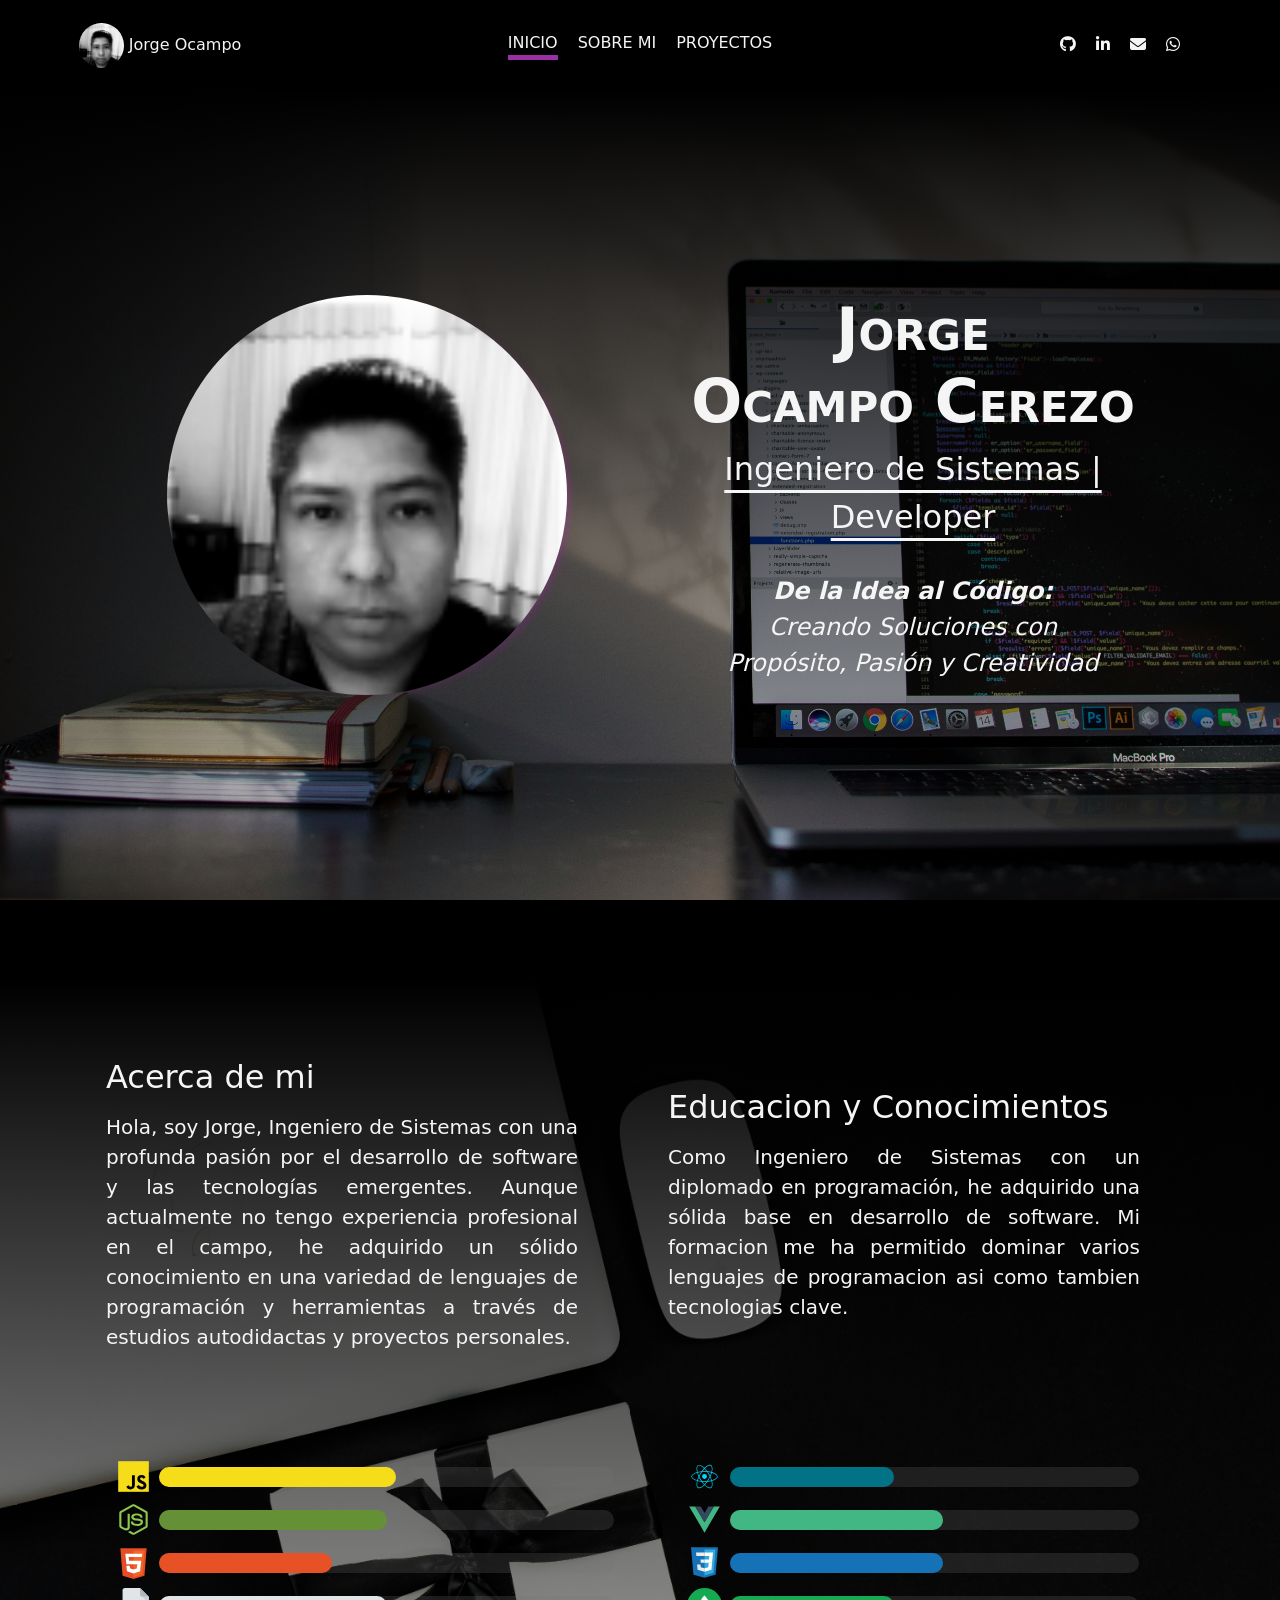
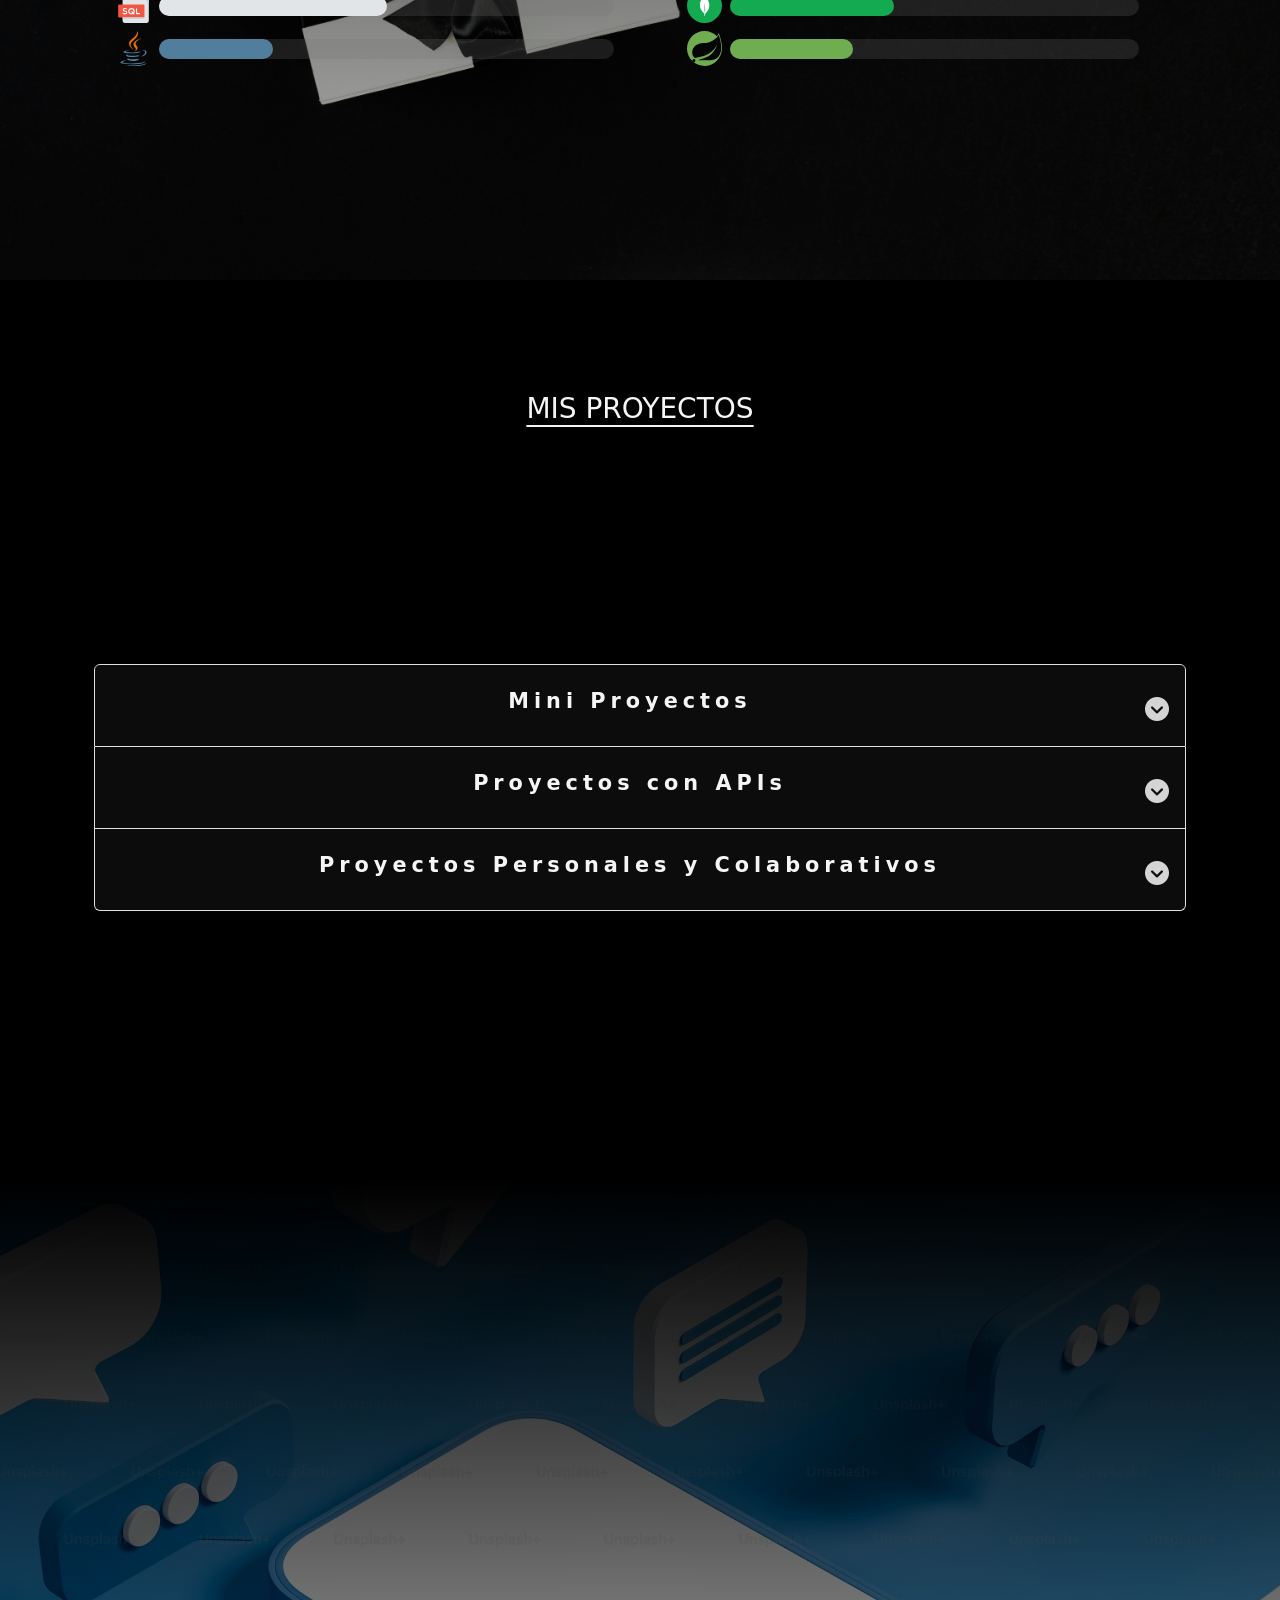
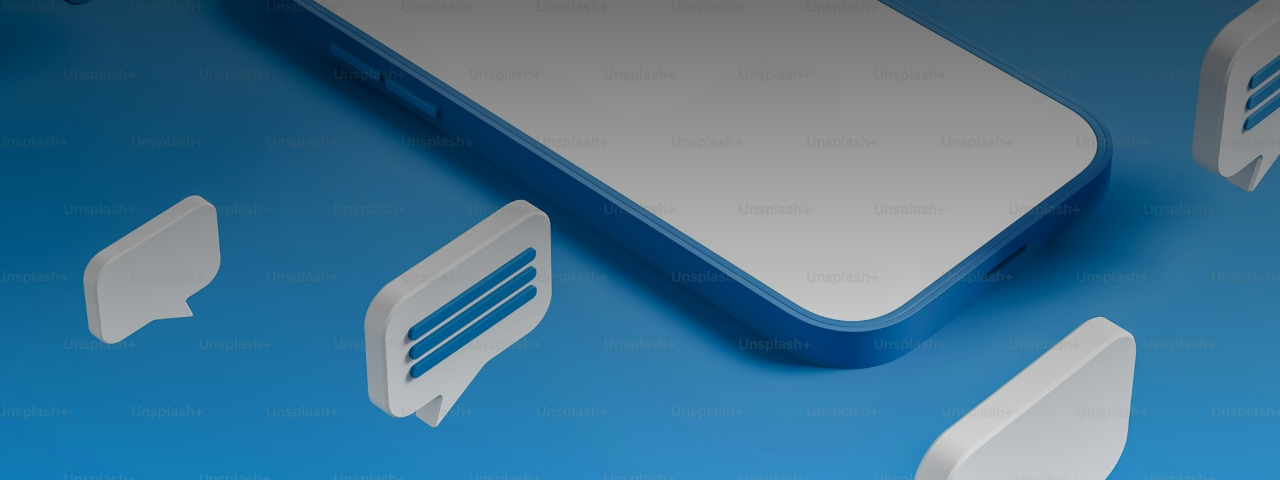
==== index.html @ 0d1ca3c1 "modificado githug de slice toiken" ====
<!DOCTYPE html>
<html lang="en">

<head>
  <meta charset="UTF-8" />
  <meta name="viewport" content="width=device-width, initial-scale=1.0" />
  <link rel="stylesheet" href="sty.css" />
  <link href="https://cdn.jsdelivr.net/npm/bootstrap@5.3.2/dist/css/bootstrap.min.css" rel="stylesheet"
    integrity="sha384-T3c6CoIi6uLrA9TneNEoa7RxnatzjcDSCmG1MXxSR1GAsXEV/Dwwykc2MPK8M2HN" crossorigin="anonymous" />
  <link rel="stylesheet" href="https://cdnjs.cloudflare.com/ajax/libs/font-awesome/6.4.0/css/all.min.css" />
  <link rel="stylesheet" href="https://cdnjs.cloudflare.com/ajax/libs/font-awesome/6.4.0/css/all.min.css" />
  <title>Mi portafoly</title>
</head>

<body>
  <header class="h-10 bg-black d-flex" id="header">
    <div class="menu">
      <label class="logo" for="btn-menu">
        <i class="icon-hover fa-solid fa-bars fa-2x"></i>
      </label>
    </div>
    <div class="col-3 d-flex flex-custom-mid profileMenu">
      <a class="navbar-brand" href="#">
        <img src="/assets/img/perfil.png" alt="Bootstrap" width="45" class="rounded-circle" />
        <span>Jorge Ocampo</span>
      </a>
    </div>
    <div class="col-6 flex-custom-mid menu-links menu2">
      <nav class="gap-custom-20px">
        <a class="drop-shadown links active" id="link-home" href="#home">
          Inicio
        </a>
        <a class="drop-shadown links" id="link-about" href="#about">
          Sobre mi
        </a>
        <a class="drop-shadown links" id="link-proyects" href="#proyects">
          Proyectos
        </a>

      </nav>
    </div>
    <input type="checkbox" id="btn-menu" />

    <div class="menu-container">
      <div class="menu-content">
        <nav class="nav-manu">
          <a onclick="closeMenu()" class="links text-start ps-3" href="#home">
            Inicio
          </a>
          <a onclick="closeMenu()" class="links text-start ps-3" href="#about">
            Sobre mi
          </a>
          <a onclick="closeMenu()" class="links text-start ps-3" href="#proyects">
            Proyectos
          </a>

        </nav>
        <label class="logoClosed mx-3" for="btn-menu">
          <i class="fa-2x fa-solid fa-xmark"></i>
        </label>
      </div>
    </div>
    <div class="col-3 flex-custom-mid menu2">
      <nav class="gap-custom-20px">
        <a href="https://github.com/jorgeocampoc" class="" target="_blank"><i
            class="drop-shadown fa-brands fa-github"></i></a>
        <a href="https://www.linkedin.com/in/jorge-ocampo-c/" target="_blank" class=""><i
            class="drop-shadown fa-brands fa-linkedin-in"></i></a>
        <a href="mailto:joryorch5000@gmail.com" target="_blank" class=""><i
            class="drop-shadown fa-solid fa-envelope"></i></a>
        <a href="https://wa.me/+59176499207" target="_blank" class=""><i
            class="drop-shadown fa-brands fa-whatsapp"></i></a>
      </nav>
    </div>
  </header>
  <!------------------     section1 -------------------->
  <section id="home" class="section-1">
    <div class="m-auto container  px-4" id="section-1-home">
      <div class="col d-flex justify-content-center" id="home-img">
        <img src="/assets/img/perfil.png" alt="" id="img-profile" width="400px"
          class="rounded-circle border-warning-subtle" />
      </div>
      <div class="col" id="detail-profile">
        <h1 class="text-center text-name-custom" id="">
          Jorge <br />Ocampo Cerezo
        </h1>
        <p class="text-center fs-2 text-profile-custom text-decoration-underline">
          Ingeniero de Sistemas | Developer
        </p>
        <!-- "Desarrollando con Propósito: Desde la Idea hasta el Código, Creando Soluciones con Pasión, Creatividad y Optimismo" -->
        <p class="w-75 py-3 m-auto text-center fs-4" id="slogan">
          <strong>De la Idea al Código:</strong> Creando Soluciones con
          Propósito, Pasión y Creatividad
        </p>
      </div>
    </div>
  </section>

  <!------------------     section 2 -------------------->
  <section id="about" class="section-2">
    <div class="container ">

      <div class="px-2 row h-50-about align-items-center about">
        <div class="col ms-3 ">
          <h2 class="mb-3 ">Acerca de mi</h2>
          <p class="about-text-custom" id="aboutMe">
            <!-- abot me -->
          </p>
        </div>
        <div class="col ms-3 custom-query">
          <h2 class="mb-3">Educacion y Conocimientos</h2>
          <p class="about-text-custom " id="skill-text">
            <!-- skills -->
          </p>
        </div>
      </div>

      <div class="row justify-content-center flex-wrap custom-query-2">
        <div class="col d-flex flex-wrap">
          <div
            class="my-1 col-xxl-6 col-sm-4 col-md-6 d-flex justify-content-center align-items-center col-xl-6 col-lg-6 col-md-6 col-sm-6 col-6">
            <div class="col-xxl-1  ">
              <img class="posAbs" src="assets/svg/js.svg" width="35" alt="" />
            </div>
            <div class="col-10 loading-container mx-1 ms-2">
              <div class="loading-bar" id="loaBar-1" value="60"></div>
            </div>
          </div>

          <div
            class="my-1 col-xxl-6 d-flex justify-content-center align-items-center col-xl-6 col-lg-6 col-md-6 col-sm-6 col-6">
            <div class="col-xxl-1">
              <img class="posAbs" src="assets/svg/react.svg" width="35" alt="" />
            </div>
            <div class="col-10 w-75 loading-container ms-2">
              <div class="loading-bar" id="loaBar-2" value="40"></div>
            </div>
          </div>

          <div
            class="my-1 col-xxl-6 d-flex justify-content-center align-items-center col-xl-6 col-lg-6 col-md-6 col-sm-6 col-6">
            <div class="col-xxl-1">
              <img class="posAbs" src="assets/svg/node.svg" width="35" alt="" />
            </div>
            <div class="col-10 loading-container mx-1 ms-2">
              <div class="loading-bar" id="loaBar-3" value="50"></div>
            </div>
          </div>

          <div
            class="my-1 col-xxl-6 d-flex justify-content-center align-items-center col-xl-6 col-lg-6 col-md-6 col-sm-6 col-6">
            <div class="col-xxl-1">
              <img class="posAbs" src="assets/svg/vue.svg" width="35" alt="" />
            </div>
            <div class="col-10 w-75 loading-container ms-2">
              <div class="loading-bar" id="loaBar-4" value="60"></div>
            </div>
          </div>

          <div
            class="my-1 col-xxl-6 d-flex justify-content-center align-items-center col-xl-6 col-lg-6 col-md-6 col-sm-6 col-6">
            <div class="col-xxl-1">
              <img class="posAbs" src="assets/svg/html.svg" width="35" alt="" />
            </div>
            <div class="col-10 loading-container mx-1 ms-2">
              <div class="loading-bar" id="loaBar-5" value="80"></div>
            </div>
          </div>

          <div
            class="my-1 col-xxl-6 d-flex justify-content-center align-items-center col-xl-6 col-lg-6 col-md-6 col-sm-6 col-6">
            <div class="col-xxl-1">
              <img class="posAbs" src="assets/svg/css.svg" width="35" alt="" />
            </div>
            <div class="col-10 w-75 loading-container ms-2">
              <div class="loading-bar" id="loaBar-6" value="60"></div>
            </div>
          </div>

          <div
            class="my-1 col-xxl-6 d-flex justify-content-center align-items-center col-xl-6 col-lg-6 col-md-6 col-sm-6 col-6">
            <div class="col-xxl-1">
              <img class="posAbs" src="assets/svg/sql.svg" width="35" alt="" />
            </div>
            <div class="col-10 loading-container mx-1 ms-2">
              <div class="loading-bar" id="loaBar-7" value="50"></div>
            </div>
          </div>

          <div
            class="my-1 col-xxl-6 d-flex justify-content-center align-items-center col-xl-6 col-lg-6 col-md-6 col-sm-6 col-6">
            <div class="col-xxl-1">
              <img class="posAbs" src="assets/svg/mongo.svg" width="35" alt="" />
            </div>
            <div class="col-10 w-75 ms-1 loading-container ms-2">
              <div class="loading-bar" id="loaBar-8" value="40"></div>
            </div>
          </div>

          <div
            class="my-1 col-xxl-6 d-flex justify-content-center align-items-center col-xl-6 col-lg-6 col-md-6 col-sm-6 col-6">
            <div class="col-xxl-1">
              <img class="posAbs" src="assets/svg/java.svg" width="35" alt="" />
            </div>
            <div class="col-10 loading-container mx-1 ms-2">
              <div class="loading-bar" id="loaBar-9" value="25"></div>
            </div>
          </div>

          <div
            class="my-1 col-xxl-6 d-flex justify-content-center align-items-center col-xl-6 col-lg-6 col-md-6 col-sm-6 col-6">
            <div class="col-xxl-1">
              <img class="posAbs" src="assets/svg/spring.svg" width="35" alt="" />
            </div>
            <div class="col-10 w-75 ms-2 loading-container">
              <div class="loading-bar" id="loaBar-10" value="30"></div>
            </div>
          </div>
        </div>


      </div>
    </div>
  </section>


  <section id="proyects" class="section-3">
    <div class="d-flex justify-content-center">
      <div class="col-10 pt-5 mt-3 mb-4">
        <h3 class="card-title text-center mt-5 title-custom ">Mis proyectos</h3>
      </div>

    </div>
    <div class="container h-75 d-flex flex-wrap gap-5 justify-content-around align-items-center">

      <div class="row  w-100">
        <div class="accordion " id="accordionExample">
          <div class="accordion-item bg-dark-custom">
            <h2 class="accordion-header ">
              <button class="accordion-button bg-dark-custom collapsed" type="button" data-bs-toggle="collapse"
                data-bs-target="#collapseOne" aria-expanded="false" aria-controls="collapseOne">
                <p class="text-center w-100 pt-2 custom-title-button-accrodion">Mini Proyectos</p>
              </button>
            </h2>
            <div id="collapseOne" class="accordion-collapse collapse " data-bs-parent="#accordionExample">
              <div class="accordion-body ">
                <div class="card bg-dark-custom">
                  <div class="card-body bg-dark-custom">
                    <strong>Resumen de Mini Proyectos:</strong>
                    Este repositorio contiene una colección de mini proyectos desarrollados como parte de mi aprendizaje
                    y práctica en
                    desarrollo web. Cada proyecto aborda un aspecto específico de tecnologías como HTML, CSS,
                    JavaScript, Bootstrap, y más.
                    A continuación, se ofrece una breve descripción de algunos de los proyectos incluidos:

                    <ul>
                      <li><strong>Netflix Clon 1:</strong> Réplica de la pantalla de inicio de Netflix.</li>
                      <li><strong>Login - Blog:</strong> Aplicación simple de un login/registro de usuarios, ademas de
                        contener una seccion un CRUD de comentarios</li>
                      <li><strong>KFC - Clon:</strong> Réplica de la pantalla de inicio de KFC.</li>
                      <li><strong>App de clientes :</strong> Una aplicacion de gestion de clientes.</li>
                      <li><strong>Juego de adivinanza:</strong> Un juego de adivina el numero.</li>
                      <li><strong>Menu Responsivo:</strong> Un menu responsivo con CSS.</li>
                      <li><strong>Netflix Clon 2:</strong> Réplica de la pantalla de inicio de Netflix.</li>
                      <li><strong>To Do List:</strong> Una aplicacion para gestionar tarea.</li>
                      <li><strong>Clon Youtube:</strong> Replica de la pagina de youtube con CSS y HTML.</li>
                      <li><strong>Juego busqueda del tesoro:</strong> Juego de busqueda del tesoro.</li>
                      <li><strong>Juego Black Jack:</strong> Juego de mesa Black Jack.</li>
                    </ul>

                    Cada proyecto está diseñado para reforzar conceptos clave y demostrar habilidades prácticas en
                    diferentes áreas del
                    desarrollo web.
                  </div>
                  <div class="card-footer">
                    <div class="d-flex justify-content-between align-items-center">
                      <div class="d-flex align-items-center">
                        <strong>Repositorio:</strong> <a class="fs-3 hoverlink"
                          onclick="goToPage('https://github.com/jorgeocampoc/mini-proyectos.git')"><i
                            class=" ms-3  fa-brands fa-github"></i></a>
                      </div>
                      <div class="d-flex align-items-center">
                        <strong>Ir a pagina:</strong> <a class="fs-4 hoverlink"
                          href="https://jorgeocampoc.github.io/mini-proyectos/" target="_blank"><i
                            class="ms-3 fa-solid fa-up-right-from-square"></i></a>
                      </div>
                    </div>
                  </div>
                </div>
              </div>

            </div>
          </div>
          <div class="accordion-item bg-dark-custom">
            <h2 class="accordion-header">
              <button class="accordion-button collapsed bg-dark-custom" type="button" data-bs-toggle="collapse"
                data-bs-target="#collapseTwo" aria-expanded="false" aria-controls="collapseTwo">
                <p class="text-center w-100 pt-2 custom-title-button-accrodion">Proyectos con APIs</p>
              </button>
            </h2>
            <div id="collapseTwo" class="accordion-collapse collapse" data-bs-parent="#accordionExample">
              <div class="accordion-body">
                <div class="card bg-dark-custom mb-3">
                  <div class="card-body bg-dark-custom">
                    <p class="text-center"><strong>Rick and Morty</strong> <i class="fa-brands fa-js text-warning"></i>
                    </p>
                    En esta sección, he integrado la API de Rick and Morty para mostrar información dinámica sobre los
                    personajes de la
                    popular serie. Utilizando tecnologías como JavaScript para el consumo de la API REST para obtener
                    datos en
                    tiempo real y presentarlos de manera interactiva. Los usuarios pueden explorar personajes, ver
                    detalles específicos y
                    navegar por la serie, todo con una interfaz amigable y responsiva


                    <div class="card-footer">
                      <div class="d-flex justify-content-between align-items-center">
                        <div class="d-flex align-items-center">
                          <strong>Repositorio:</strong> <a class="fs-3 hoverlink"
                            onclick="goToPage('https://github.com/jorgeocampoc/Rick_and_morty_with_JS')">
                            <i class=" ms-3  fa-brands fa-github"></i>
                          </a>
                        </div>
                        <div class="d-flex align-items-center">
                          <strong>Ir a pagina:</strong> <a class="fs-4"
                            href="https://jorgeocampoc.github.io/Rick_and_morty_with_JS/" target="_blank"><i
                              class="ms-3 fa-solid fa-up-right-from-square"></i></a>
                        </div>
                      </div>
                    </div>
                  </div>
                </div>
                <div class="card bg-dark-custom mb-3">
                  <div class="card-body bg-dark-custom fs-6">
                    <p class="text-center"><strong>Marvel && Rick and Morty</strong> <i
                        class="fa-brands fa-react text-info"></i></p>
                    En esta sección, he integrado las APIs Marvel y Rick and Morty para mostrar información dinámica
                    sobre los personajes. Utilizando React para el consumo de la API REST para obtener datos en
                    tiempo real y presentarlos de manera interactiva.


                    <div class="card-footer">
                      <div class="d-flex justify-content-between align-items-center">
                        <div class="d-flex align-items-center">
                          <strong>Repositorio:</strong> <a class="fs-3 hoverlink"
                            onclick="goToPage('https://github.com/jorgeocampoc/Rick_and_morty_with_JS')"><i
                              class=" ms-3  fa-brands fa-github"></i></a>
                        </div>
                        <div class="d-flex align-items-center">
                          <strong>Ir a pagina:</strong> <a class="fs-4"
                            href="https://marvel-rick-and-morthy.vercel.app/" target="_blank"><i
                              class="ms-3 fa-solid fa-up-right-from-square"></i></a>
                        </div>
                      </div>
                    </div>
                  </div>
                </div>
                <div class="card bg-dark-custom mb-3">
                  <div class="card-body bg-dark-custom fs-6">
                    <p class="text-center"><strong>Heroes App</strong> <i class="fa-brands fa-react text-info"></i></p>
                    En esta sección, he desarrollado Heroes App, una aplicación que muestra información sobre héroes de
                    Marvel y DC. En lugar de consumir datos desde una API REST, he utilizado un archivo local en formato
                    JSON que simula una API. Usando React, gestiono y presento la información de manera interactiva,
                    permitiendo explorar detalles de cada héroe de forma dinámica.


                    <div class="card-footer">
                      <div class="d-flex justify-content-between align-items-center">
                        <div class="d-flex align-items-center">
                          <strong>Repositorio:</strong> <a class="fs-3 hoverlink"
                            onclick="goToPage('https://https://heroes-app-react-dist.vercel.app/marvel')"><i
                              class=" ms-3  fa-brands fa-github"></i></a>
                        </div>
                        <div class="d-flex align-items-center">
                          <strong>Ir a pagina:</strong> <a class="fs-4" href="https://heroes-app-react-dist.vercel.app/"
                            target="_blank"><i class="ms-3 fa-solid fa-up-right-from-square"></i></a>
                        </div>
                      </div>
                    </div>
                  </div>
                </div>
                <div class="card bg-dark-custom mb-3">
                  <div class="card-body bg-dark-custom fs-6">
                    <p class="text-center"><strong>GIFT APP</strong> <i class="fa-brands fa-react text-info"></i></p>
                    En esta sección, he integrado la API de GIPHY para mostrar imágenes GIF dinámicas. Utilizando React
                    para el consumo de la API REST, obtengo datos en tiempo real y los presento de manera interactiva,
                    permitiendo a los usuarios buscar y ver GIFs relacionados con sus intereses.


                    <div class="card-footer">
                      <div class="d-flex justify-content-between align-items-center">
                        <div class="d-flex align-items-center">
                          <strong>Repositorio:</strong> <a class="fs-3 hoverlink"
                            onclick="goToPage('https://github.com/jorgeocampoc/GIFT-APP---DIST')"><i
                              class=" ms-3  fa-brands fa-github"></i></a>
                        </div>
                        <div class="d-flex align-items-center">
                          <strong>Ir a pagina:</strong> <a class="fs-4" href="https://gift-app-dist.vercel.app/"
                            target="_blank"><i class="ms-3 fa-solid fa-up-right-from-square"></i></a>
                        </div>
                      </div>
                    </div>
                  </div>
                </div>
                <div class="card bg-dark-custom mb-3">
                  <div class="card-body bg-dark-custom fs-6">
                    <p class="text-center"><strong>PokeApi</strong> <i class="fa-brands fa-vuejs text-success"></i></p>
                    En esta sección, he integrado la PokeAPI para mostrar información dinámica sobre Pokémon. Utilizando
                    Vue para el consumo de la API REST, obtengo datos en tiempo real sobre diferentes Pokémon y los
                    presento de manera interactiva, permitiendo a los usuarios buscar y ver detalles sobre los Pokémon
                    relacionados con sus intereses.


                    <div class="card-footer">
                      <div class="d-flex justify-content-between align-items-center">
                        <div class="d-flex align-items-center">
                          <strong>Repositorio:</strong> <a class="fs-3 hoverlink"
                            onclick="goToPage('https://github.com/jorgeocampoc/PokemonApi-.git')"><i
                              class=" ms-3  fa-brands fa-github"></i></a>
                        </div>
                        <div class="d-flex align-items-center">
                          <strong>Ir a pagina:</strong> <a class="fs-4"
                            href="https://pokemon-api-hazel-three.vercel.app/#/" target="_blank"><i
                              class="ms-3 fa-solid fa-up-right-from-square"></i></a>
                        </div>
                      </div>
                    </div>
                  </div>
                </div>
                <div class="card bg-dark-custom mb-3">
                  <div class="card-body bg-dark-custom fs-6">
                    <p class="text-center"><strong>Star wars API</strong> <i
                        class="fa-brands fa-vuejs text-success"></i></p>
                    En esta sección, he integrado la Star Wars API (SWAPI) para mostrar información dinámica sobre el
                    universo de Star Wars. Utilizando Vue para el consumo de la API REST, obtengo datos en tiempo real
                    sobre personajes, películas, naves y más. Los presento de manera interactiva, permitiendo a los
                    usuarios explorar y descubrir detalles sobre sus personajes y elementos favoritos de la saga.


                    <div class="card-footer">
                      <div class="d-flex justify-content-between align-items-center">
                        <div class="d-flex align-items-center">
                          <strong>Repositorio:</strong> <a class="fs-3 hoverlink"
                            onclick="goToPage('https://github.com/jorgeocampoc/Star-Wars-API-dist.git')">
                            <i class=" ms-3  fa-brands fa-github"></i></a>
                        </div>
                        <div class="d-flex align-items-center">
                          <strong>Ir a pagina:</strong> <a class="fs-4" href="https://star-wars-api-three.vercel.app/"
                            target="_blank"><i class="ms-3 fa-solid fa-up-right-from-square"></i></a>
                        </div>
                      </div>
                    </div>
                  </div>
                </div>
              </div>
            </div>
          </div>
          <div class="accordion-item bg-dark-custom">
            <h2 class="accordion-header">
              <button class="accordion-button collapsed bg-dark-custom" type="button" data-bs-toggle="collapse"
                data-bs-target="#collapseThree" aria-expanded="false" aria-controls="collapseThree">
                <p class="text-center w-100 pt-2 custom-title-button-accrodion">Proyectos Personales y Colaborativos
                </p>
              </button>
            </h2>
            <div id="collapseThree" class="accordion-collapse collapse" data-bs-parent="#accordionExample">
              <div class="accordion-body">



                <div class="card bg-dark-custom mb-3">
                  <div class="card-body bg-dark-custom fs-6">
                    <p class="text-center"><strong>Slice Token 2.0</strong> <i
                        class="fa-brands fa-vuejs text-success"></i> <i class="fa-brands fa-node-js text-warning"></i>
                    </p>
                    En esta sección, he integrado una API de inversiones para mostrar información dinámica sobre
                    oportunidades y talentos. Este proyecto fue desarrollado durante el bootcamp de  <strong><a href="https://www.hamiloes.cool/" target="_blank">Hamilo</a></strong>, trabajando en equipo
                    con un grupo de desarrolladores. Utilizando Vue para el frontend y Node.js para el backend,
                    obtuvimos datos en tiempo real sobre proyectos de inversión, perfiles de talentos, empresas y más.
                    Tanto la aplicación como la base de datos están alojadas en una Raspberry Pi, lo que permite una
                    solución compacta y eficiente. Los datos se presentan de manera interactiva, permitiendo a los
                    usuarios explorar y descubrir detalles sobre las oportunidades de inversión y los perfiles de
                    talento destacados, facilitando el proceso de inversión y crecimiento dentro de un entorno
                    empresarial.




                    <div class="card-footer">
                      <div class="d-flex justify-content-between align-items-center">
                        <div class="d-flex align-items-center">
                          <strong>Repositorio:</strong> <a class="fs-3 hoverlink"
                            onclick="goToPage('https://github.com/jorgeocampoc/jorgeocampoc.github.io.git')">
                            <i class=" ms-3  fa-brands fa-github"></i></a>
                        </div>
                        <div class="d-flex align-items-center">
                          <strong>Ir a pagina:</strong> <a class="fs-4" href="http://192.168.1.75:8080/"
                            target="_blank"><i class="ms-3 fa-solid fa-up-right-from-square"></i></a>
                        </div>
                      </div>
                    </div>
                  </div>
                </div>
              </div>
            </div>
          </div>
          <!-- <div class="accordion-item bg-dark-custom">
            <h2 class="accordion-header">
              <button class="accordion-button collapsed bg-dark-custom" type="button" data-bs-toggle="collapse"
                data-bs-target="#collapseThree" aria-expanded="false" aria-controls="collapseThree">
                <p class="text-center w-100 pt-2 custom-title-button-accrodion">Proyectos con React y Node</p>
              </button>
            </h2>
            <div id="collapseThree" class="accordion-collapse collapse" data-bs-parent="#accordionExample">
              <div class="accordion-body">
                <div class="card bg-dark-custom"></div>
                <div class="card-body bg-dark-custom">
                  <strong>Resumen de Mini Proyectos:</strong>
                  Este repositorio contiene una colección de mini proyectos desarrollados como parte de mi aprendizaje y
                  práctica en
                  desarrollo web. Cada proyecto aborda un aspecto específico de tecnologías como HTML, CSS, JavaScript,
                  Bootstrap, y más.
                  A continuación, se ofrece una breve descripción de algunos de los proyectos incluidos:

                  <ul>
                    <li><strong>Netflix Clone 1:</strong> Réplica de la pantalla de inicio de Netflix.</li>

                  </ul>

                  Cada proyecto está diseñado para reforzar conceptos clave y demostrar habilidades prácticas en
                  diferentes áreas del
                  desarrollo web.
                </div>
                <div class="card-footer">
                  <div class="d-flex justify-content-between align-items-center">
                    <div class="d-flex align-items-center">
                      <strong>Repositorio:</strong> <a class="fs-3"
                        href="https://github.com/jorgeocampoc/mini-proyectos.git"><i
                          class=" ms-3  fa-brands fa-github"></i></a>
                    </div>
                    <div class="d-flex align-items-center">
                      <strong>Ir a pagina:</strong> <a class="fs-4" href=""><i
                          class="ms-3 fa-solid fa-up-right-from-square"></i></a>
                    </div>
                  </div>
                </div>
              </div>
            </div>
          </div> -->
        </div>

      </div>

    </div>
  </section>
  <section class="section-4 ">
    <!-- <div class="px-2 row h-50-about align-items-center about ">
      <div class="col-10 pt-5 m-auto">
        <h3 class="card-title text-center mt-5 title-custom ">Mis contactos</h3>
      </div>
      <div class="d-flex justify-content-center gap-5 mt-5">
          <div class="card bg-dark-custom mb-3" style="min-width: 18rem;">
            <div class="card-header m-auto fw-bold">GitHub</div>
            <div class="card-body m-auto cursor">
              <p class="card-text">
                <a href="https://github.com/jorgeocampoc" target="_blank">
                  <i class=" ms-3  fa-brands fa-github fs-3"></i> 
                </a>
              </p>
            </div>
          </div>
          <div class="card bg-dark-custom mb-3" style="min-width: 18rem;">
            <div class="card-header m-auto fw-bold">Linkedin</div>
            <div class="card-body m-auto cursor">
              <p class="card-text">
                <a href="https://www.linkedin.com/in/jorge-ocampo-c" target="_blank">
                  <i class="fa-brands fa-linkedin-in fs-3"></i>
                </a>
              </p>
            </div>
          </div>
          <div class="card bg-dark-custom mb-3" style="min-width: 18rem;">
            <div class="card-header m-auto fw-bold">Gmail</div>
            <div class="card-body m-auto cursor">
              <p class="card-text">
                <a href="mailto:joryorch5000@gmail.com" target="_blank">
                  <i class="fa-solid fa-envelope fs-3"></i>
                </a>
              </p>
            </div>
          </div>
          <div class="card bg-dark-custom mb-3" style="min-width: 18rem;">
            <div class="card-header m-auto fw-bold">Whatsapp</div>
            <div class="card-body m-auto cursor">
              <p class="card-text">
                <a href="https://wa.me/+59176499207" target="_blank">
                  <i class="fa-brands fa-whatsapp fs-3"></i>
                </a>
              </p>
            </div>
          </div>
        
  
      </div>
    </div> -->
  </section>

  <!-- <section id="services" class="section-4">Segunda sección (100vh)</section> -->

  <script src="app.js"></script>
  <script src="https://cdn.jsdelivr.net/npm/@popperjs/core@2.11.8/dist/umd/popper.min.js"
    integrity="sha384-I7E8VVD/ismYTF4hNIPjVp/Zjvgyol6VFvRkX/vR+Vc4jQkC+hVqc2pM8ODewa9r"
    crossorigin="anonymous"></script>

  <script src="https://cdn.jsdelivr.net/npm/bootstrap@5.3.2/dist/js/bootstrap.min.js"
    integrity="sha384-BBtl+eGJRgqQAUMxJ7pMwbEyER4l1g+O15P+16Ep7Q9Q+zqX6gSbd85u4mG4QzX+"
    crossorigin="anonymous"></script>
</body>

</html>
---- sty.css ----
/* -------------------------- variables globales -------------------------- */
:root {
  --dark-1: black;
  --violet-opacity: rgba(190, 60, 202, 0.808);
  --violet-2: rgba(30, 6, 85, 0.719) ;
  --dark-opacity1:rgba(0, 0, 0, 0.808) ;
}
body {
  margin: 0 ;
  padding: 0 ;
  background-color: black !important;
  overflow-x: hidden;
}
* {
  color: whitesmoke !important;
  box-sizing: border-box;
  scrollbar-width: thin;
  scrollbar-color: var(--violet-opacity) black;
  text-decoration: none !important;
}

/* -------------------------- Estilos section-1 -------------------------- */

.section-1 {
  background: linear-gradient(rgb(0, 0, 0.1), rgba(0, 0, 0, 0.1)),
    url("/assets/img/section-2.jpg");
  height: 90vh;
  background-repeat: no-repeat;
  background-position: center;
  background-size: cover;
  width: 100vw;
  
}

.drop-shadown:hover {
  filter: drop-shadow(0 0 15px rgba(229, 5, 236, 0.993));
}
nav .links {
  text-transform: uppercase;
}

nav a.active {
  border-bottom: 5px solid var(--violet-opacity);
  text-decoration: dashed !important;
}

#section-1-home{
  height: 100%;
  display: flex;
  justify-content: center;
  align-items: center;
  
  width: 100vw;
  
}
#img-profile{
  box-shadow: 8px 3px 15px -15px rgba(252,0,252,1);
  border: none;
  
}

.text-name-custom{
  text-wrap: balance;
  font-size: clamp( 60px, 8px, 10px );
  font-variant: small-caps;
  font-weight: bold;
  font-stretch: wider;
  

} 
#slogan{
  text-wrap: balance;
  font-style: italic;
}

.text-profile-custom{
  text-underline-offset: 10px;
}

/* -------------------------- estilos menu slide -------------------------- */
#btn-menu {
  display: none;
}
.menu-container {
  background: rgba(27, 27, 27, 0.349);
  position: absolute;
  height: 100vh;
  top: 0;
  left: 0;
  transition: all 500ms ease;
  width: 100vw;
  opacity: 0;
  visibility: hidden;
}

#btn-menu:checked ~ .menu-container {
  opacity: 1;
  visibility: visible;
}
.menu-content {
  height: 100vh;
  overflow-y: hidden;
  width: 100%;
  max-width: 250px;
  background-color: rgb(26, 25, 25);
  position: relative;
  transition: all 500ms ease;
  transform: translateX(-100%);
}
#btn-menu:checked ~ .menu-container .menu-content {
  transform: translateX(0%);
}

.nav-manu {
  transform: translateY(25%);
}
.nav-manu a {
  display: block;
  text-align: center;
  padding: 20px 1px;
  background-color: rgba(43, 41, 41, 0.473);
  border-left: 5px solid transparent;
  margin: 10px 0;

  transition: all 500ms ease;
}
.nav-manu a:hover {
  border-left: 5px solid var(--violet-opacity);
}
.logoClosed {
  position: absolute;
  top: 15px;
  right: 5px;
}

/* -------------------------- css personalizados -------------------------- */
.h-10 {
  height: 10vh;
}
.pt-6{
  padding-top: 6rem;
}
.sticky {
  position: sticky;
  transform: translateY(10vh);
  transition: all 0.5s ease-in;
  top: -10vh;
}
.stickyFinish {
  transition: all 0.5s ease;
}

.bg-black {
  background-color: black;
}

.bg-violet {
  background-color: var(--violet-opacity);
}
.flex-custom-mid {
  display: flex;
  justify-content: center;
  align-items: center;
  flex-wrap: wrap;
}
.gap-custom-20px {
  display: flex;
  gap: 20px;
}
.transition-page {
  opacity: 1;
}
.transition-after {
  opacity: 0;
}

.shadow-custom {
  box-shadow: 0px 10px 29px -18px var(--violet-opacity);
}
.icon-hover:hover {
  cursor: pointer;
}
.text-und{
  text-underline-offset: 10px;
}
.fs-custom{
  font-size: clamp(16px, 2vw + 0.5rem, 23px);
  line-height: 1.5;
}

.bg-dark-opacity{
  background-color: rgba(10, 10, 10, 0.274) !important;
}

.hoverlink{
  cursor: pointer;
}

/* -------------------------- estilos section 2 -------------------------- */
.section-2 {
  background: linear-gradient(rgb(0, 0, 0.2), rgba(0, 0, 0, 0.2)),
  url("/assets/img/pexels-karolina-grabowska-5624989.jpg");
  height: 100vh;
  width: 100vw;
  background-repeat: no-repeat;
  background-position: center;
  background-size: cover;



}



.about-text-custom{
  font-size: 1.2rem;
  color: #0333;
  margin: 0;
  text-align: justify;
  padding-right: 50px;
}

.img-about-custom{
  height: 350px;
}
/* .img-about-custom::before{
  content: '';
  display: block;
  opacity: 0.9;
  background-image: url('/assets/img/8542.jpg');
  width: 100%;
  height: 100%;
  background-repeat: no-repeat;
  background-position: center;
  background-size: cover;
  border-radius: 15px;
  box-shadow: 1px 1px 0px 0px var(--violet-opacity);

} */
.h-50-about{
  height: 50vh;
}

.loading-container{
  
  width: 75%;
  height: 20px;
  background-color: rgba(117, 113, 113, 0.226);
  border-radius: 10px;

}
.loading-bar{
  height: 100%;
  background-color: var(--violet-opacity);
  width: 0%;
  transition: width 0.5s ease-in-out;

}





/* --------------------------  estilos section 3 -------------------------- */

.section-3 {
  background: linear-gradient(rgb(0, 0, 0.3), rgba(0, 0, 0, 0.3)),
  url("/assets/img/sec.jpg");
  height: 100vh;
  width: 100vw;
  background-repeat: no-repeat;
  background-position: center;
  background-size: cover;
}

.card{
  position: unset !important;
  
}

.title-custom{
  text-transform: uppercase ;
  text-decoration: underline !important;
  text-underline-offset:7px;
  
}
.bg-dark-custom{
  background-color: rgba(24, 23, 23, 0.322) !important;
  
  
}
.border-none{
  border: var(--dark-opacity1) !important ;
  border-radius: 15px;
  
}

.accordion-button{
  position: unset !important;
}

.bg-violet-2{
  background-color:var(--violet-2) !important;
}
.bg-yellow-2{
  background-color: #F5DE19 !important;
}

.collapsed{
  border: none;
  
}
.accordion-button::after {
  content: '\f139';
  font-weight: bolder;
  color: rgba(245, 245, 245, 0.863);
  font-size: 1.5rem;
  font-family: 'Font Awesome 6 Free';
  
}

.accordion-button.collapsed::after {
  content: '\f13a';
  
}
.style-accordion{
 border: none !important;

}
.custom-title-button-accrodion{
  font-weight: 900;
  letter-spacing: 5px;
  font-size: 1.3rem;
}
.custom-text-title{
  font-weight: 700;
  font-size: 22px;
  font-family: Arial, Helvetica, sans-serif;
  letter-spacing: 2px;
  text-transform: uppercase;

}
.custom-numeral{
  font-size: 30px;
  color: var(--violet-2) !important;
  font-weight: 900;
}

.cursor{
  cursor: pointer;
}



/* -------------------------- estilos section 4 -------------------------- */
.section-4 {
  background: linear-gradient(rgb(0, 0, 0), rgba(0, 0, 0, 0)),
  url("/assets/img/premium_photo-1720287601920-ee8c.jpg");
  min-height: 100vh;
  background-repeat: no-repeat;
  background-position: center;
  background-size: cover;

}


/* -------------------------- Medias querys -------------------------- */

/* -------------------------- query menu slide -------------------------- */
@media (width > 850px) {
  .menu {
    display: none;
  }
}

@media (width < 850px) {
  .menu {
    display: block;
    width: 100px;
    display: flex;
    align-items: center;
  }
  .menu2 {
    display: none;
  }
  header {
    display: flex;
    justify-content: space-around;
    z-index: 9999;
    width: 100%;
  }
  .profileMenu {
    display: flex;
    align-items: center;
    margin-right: 10px;
  }
}


/* -------------------------- query section 1 -------------------------- */
@media (width < 1000px) {
  #section-1-home{
    display: flex; 
    justify-content: center;
    flex-direction: column;
    text-align: center;
    flex-wrap: wrap;
    width: 100vw;
    margin: 0 5px;
  }
  #img-profile{
    width: 300px;
    margin: auto;
    height: 300px;
  }
  .text-name-custom{
    text-wrap: balance;
    font-size: clamp( 40px, 8px, 10px );
  }

  
}

@media (width <= 430px) {


  #home-img{
    margin-top: 0;
  }
  #img-profile{
    width: 200px;
    position: absolute;
    top: 20%;
    height: 200px;
  }
  .text-name-custom{
    text-wrap: balance;
    font-size: clamp( 40px, 8px, 10px );
    margin: auto;
  }
  #detail-profile{
    position: absolute;
    top: 50%;
  }
  
}

/* -------------------------- query section 2 -------------------------- */

@media (width < 992px) {
    .about{
      display: flex;
      flex-direction: column;
      flex-wrap: wrap;
      padding-top: 130px;
      
    }
    .h-50-about{
      height: 60vh;
    }
   
}
@media (width < 520px) {
  .h-50-about{
    height: 70vh;
    font-size: 1px !important;
    
  }
  .custom-query{
    margin-top: 20px !important;
  }
 
}
@media (width > 374px) {
  .about-text-custom{
    font-size: 11px;
  }
  .custom-query-2{
    margin: 10px 0px !important;
  } 
}
@media (width > 343px) {
  .about-text-custom{
    font-size: 12px !important;
  }
  .custom-query-2{
    margin: 25px 0px !important;
  } 

}
@media (width > 820px) {
  .about-text-custom{
    font-size: 20px;
  }

}
@media (width >= 852px) {
  .about-text-custom{
    font-size: 20px !important;
    color: red;
  }
  .about-text-custom{
    font-size: 10px;
  }

}
@media (width >= 1024px) {
  .about-text-custom{
    font-size: 22px;
  }
  .about{
    margin-top: 80px !important;
  }

}
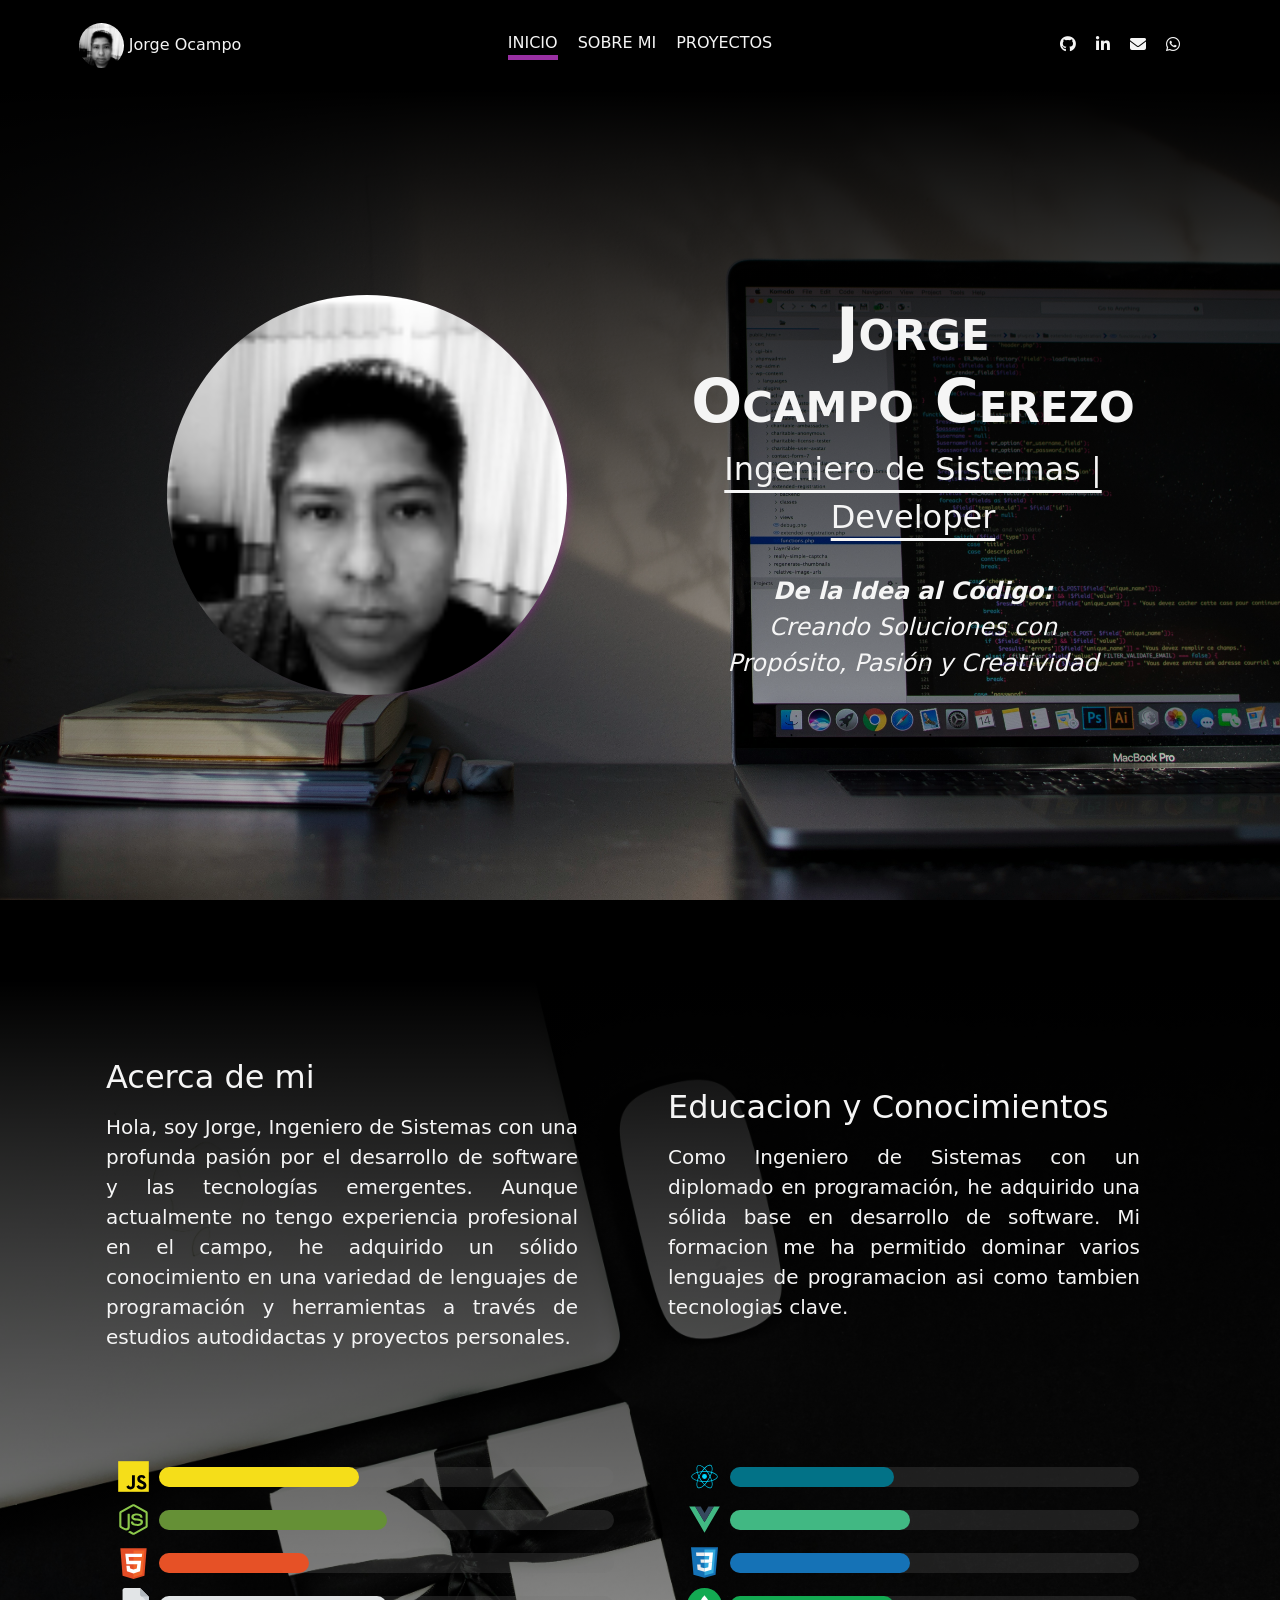
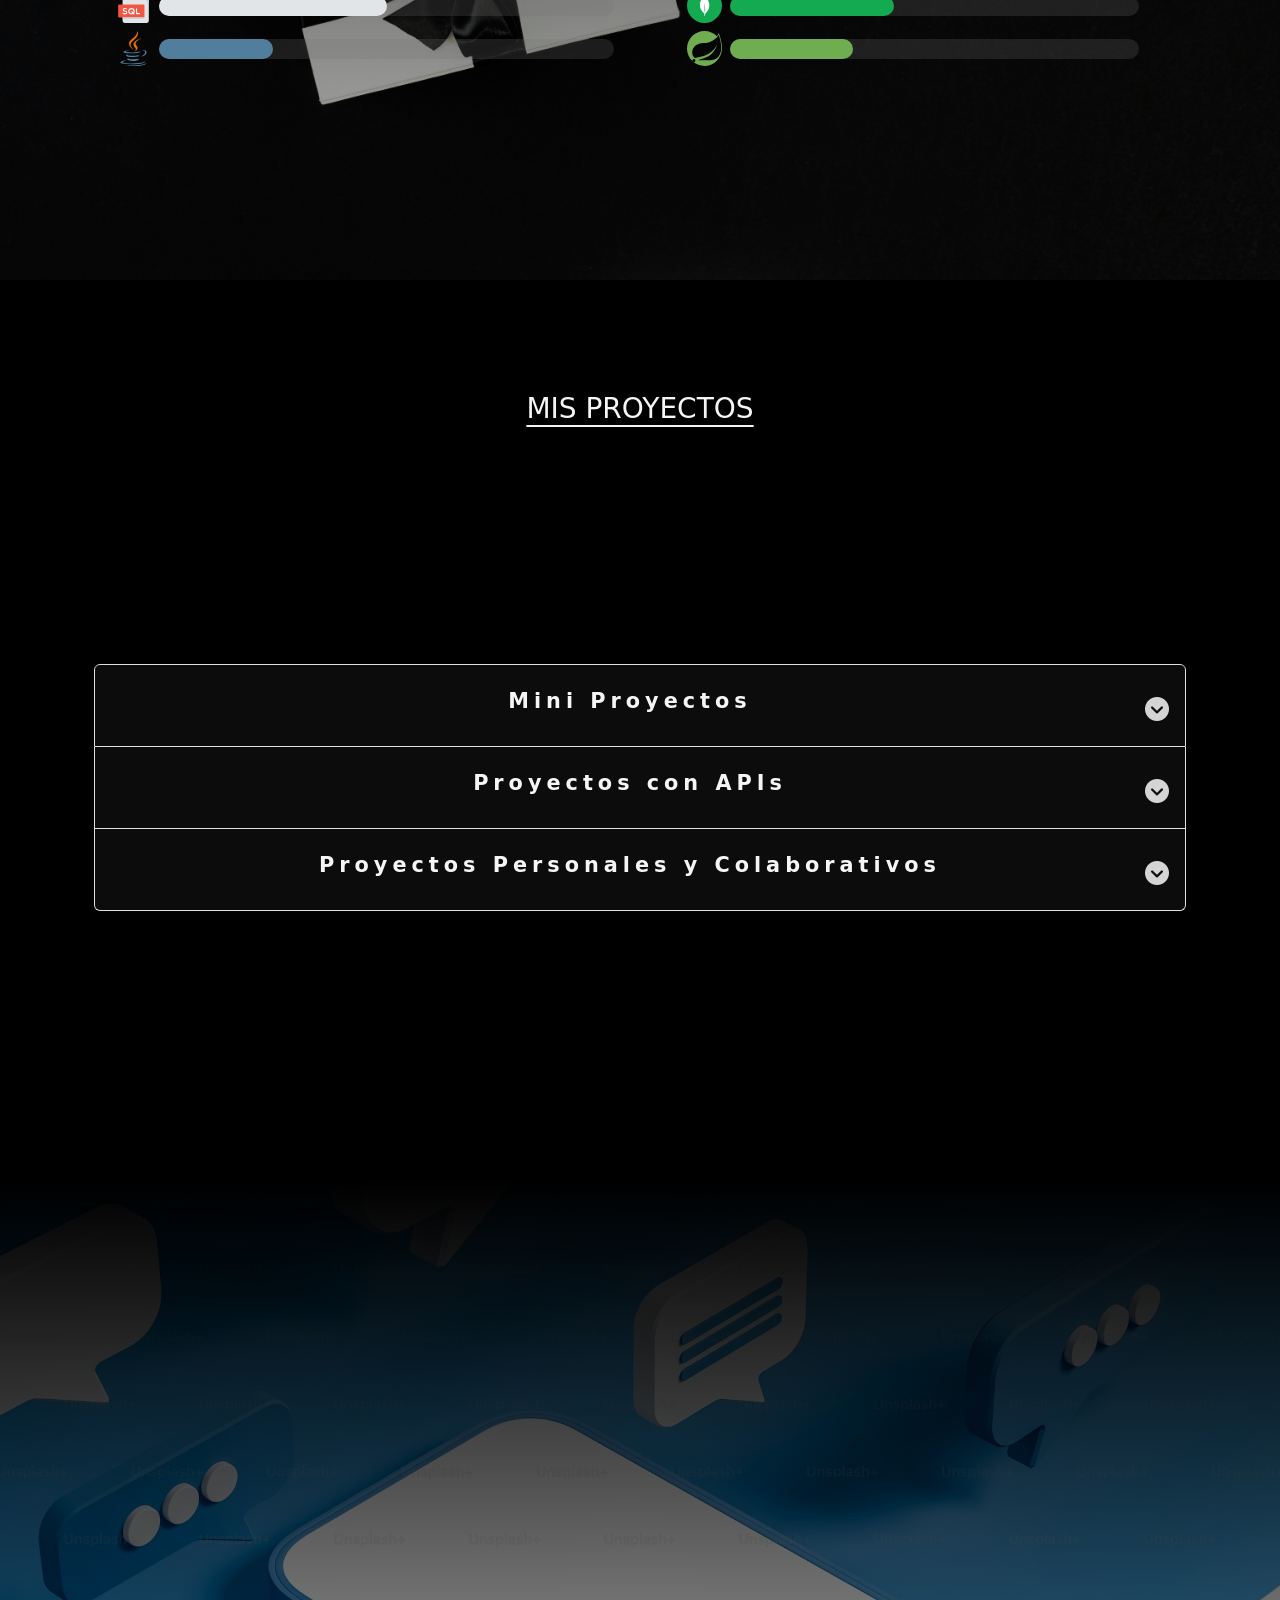
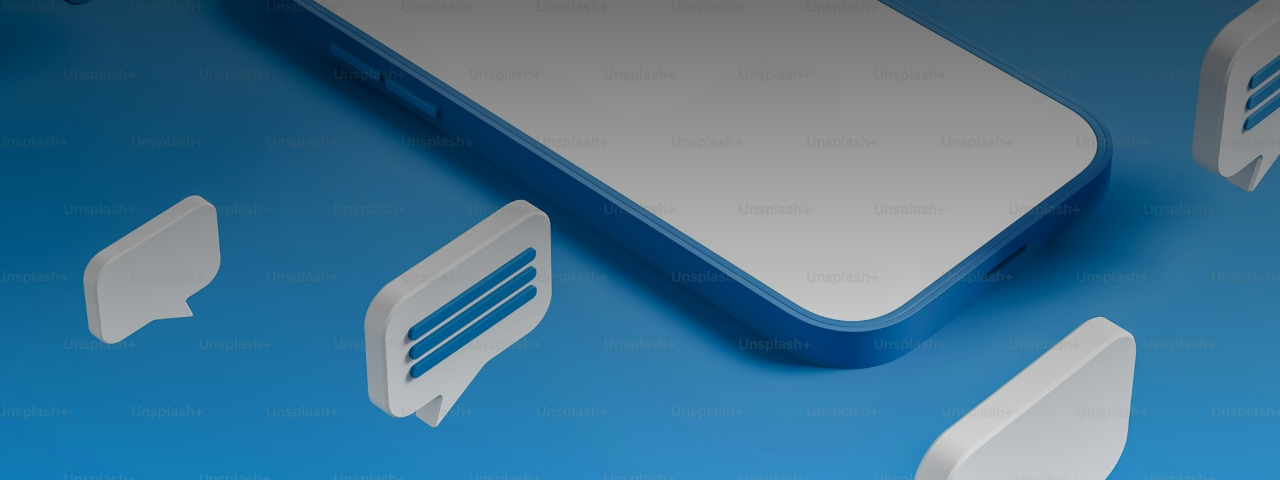
==== commit f9f3455c: "cambio de servidor" ====
--- a/index.html
+++ b/index.html
@@ -474,13 +474,15 @@
                         class="fa-brands fa-vuejs text-success"></i> <i class="fa-brands fa-node-js text-warning"></i>
                     </p>
                     En esta sección, he integrado una API de inversiones para mostrar información dinámica sobre
-                    oportunidades y talentos. Este proyecto fue desarrollado durante el bootcamp de  <strong><a href="https://www.hamiloes.cool/" target="_blank">Hamilo</a></strong>, trabajando en equipo
-                    con un grupo de desarrolladores. Utilizando Vue para el frontend y Node.js para el backend,
-                    obtuvimos datos en tiempo real sobre proyectos de inversión, perfiles de talentos, empresas y más.
-                    Tanto la aplicación como la base de datos están alojadas en una Raspberry Pi, lo que permite una
-                    solución compacta y eficiente. Los datos se presentan de manera interactiva, permitiendo a los
-                    usuarios explorar y descubrir detalles sobre las oportunidades de inversión y los perfiles de
-                    talento destacados, facilitando el proceso de inversión y crecimiento dentro de un entorno
+                    oportunidades y talentos. Este proyecto fue desarrollado durante el bootcamp de <strong><a
+                        href="https://www.hamiloes.cool/" target="_blank">Hamilo</a></strong>, trabajando en equipo
+                    con un grupo de desarrolladores. Utilizamos Vue.js para el frontend y Node.js para el backend,
+                    permitiendo la obtención de datos en tiempo real relacionados con proyectos de inversión, perfiles
+                    de talento, empresas y más. La interfaz fue diseñada para ser altamente interactiva, brindando a los
+                    usuarios la posibilidad de explorar y descubrir información detallada sobre las oportunidades de
+                    inversión y los perfiles de talento más relevantes. Esta solución facilita la toma de decisiones
+                    estratégicas, impulsando el proceso de inversión y crecimiento dentro de un entorno empresarial
+                    colaborativo y en constante evolución.
                     empresarial.
 
 
@@ -494,7 +496,7 @@
                             <i class=" ms-3  fa-brands fa-github"></i></a>
                         </div>
                         <div class="d-flex align-items-center">
-                          <strong>Ir a pagina:</strong> <a class="fs-4" href="http://192.168.1.75:8080/"
+                          <strong>Ir a pagina:</strong> <a class="fs-4" href="https://inversioens-dist-vue.vercel.app"
                             target="_blank"><i class="ms-3 fa-solid fa-up-right-from-square"></i></a>
                         </div>
                       </div>
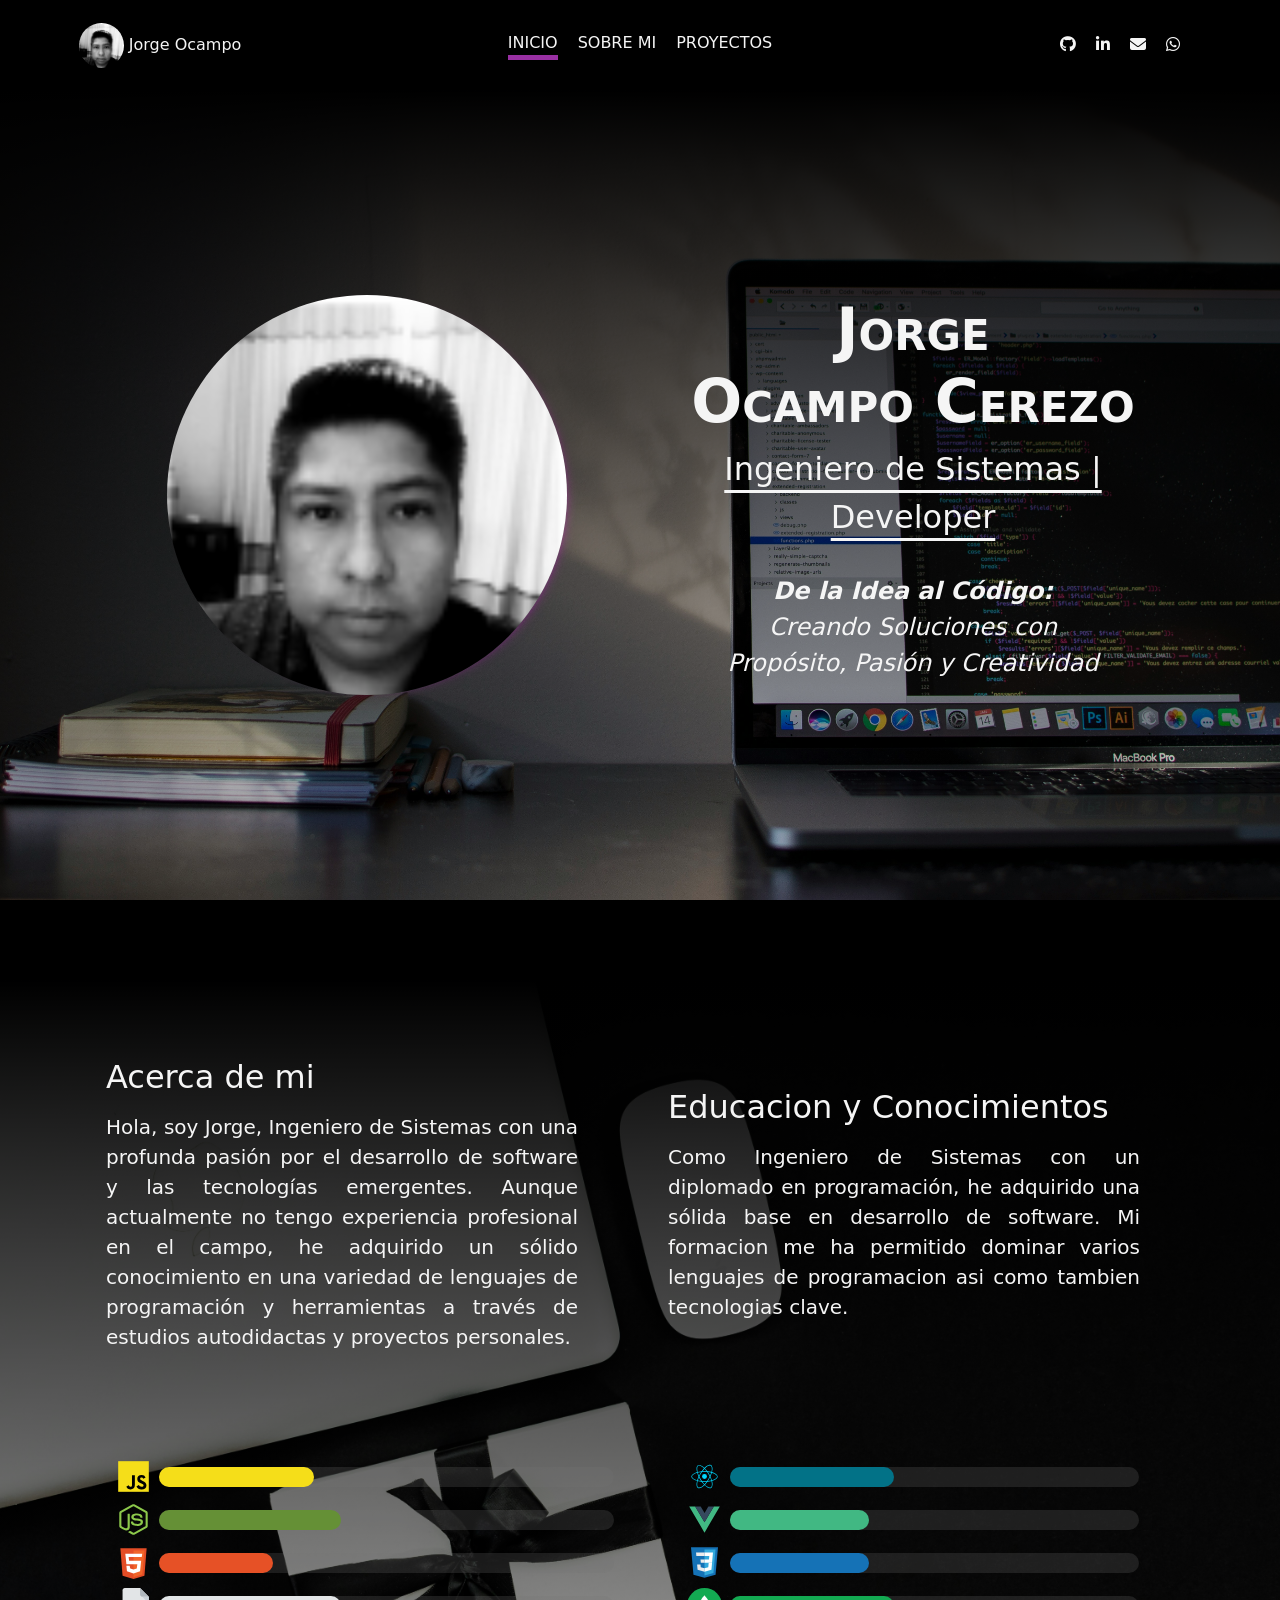
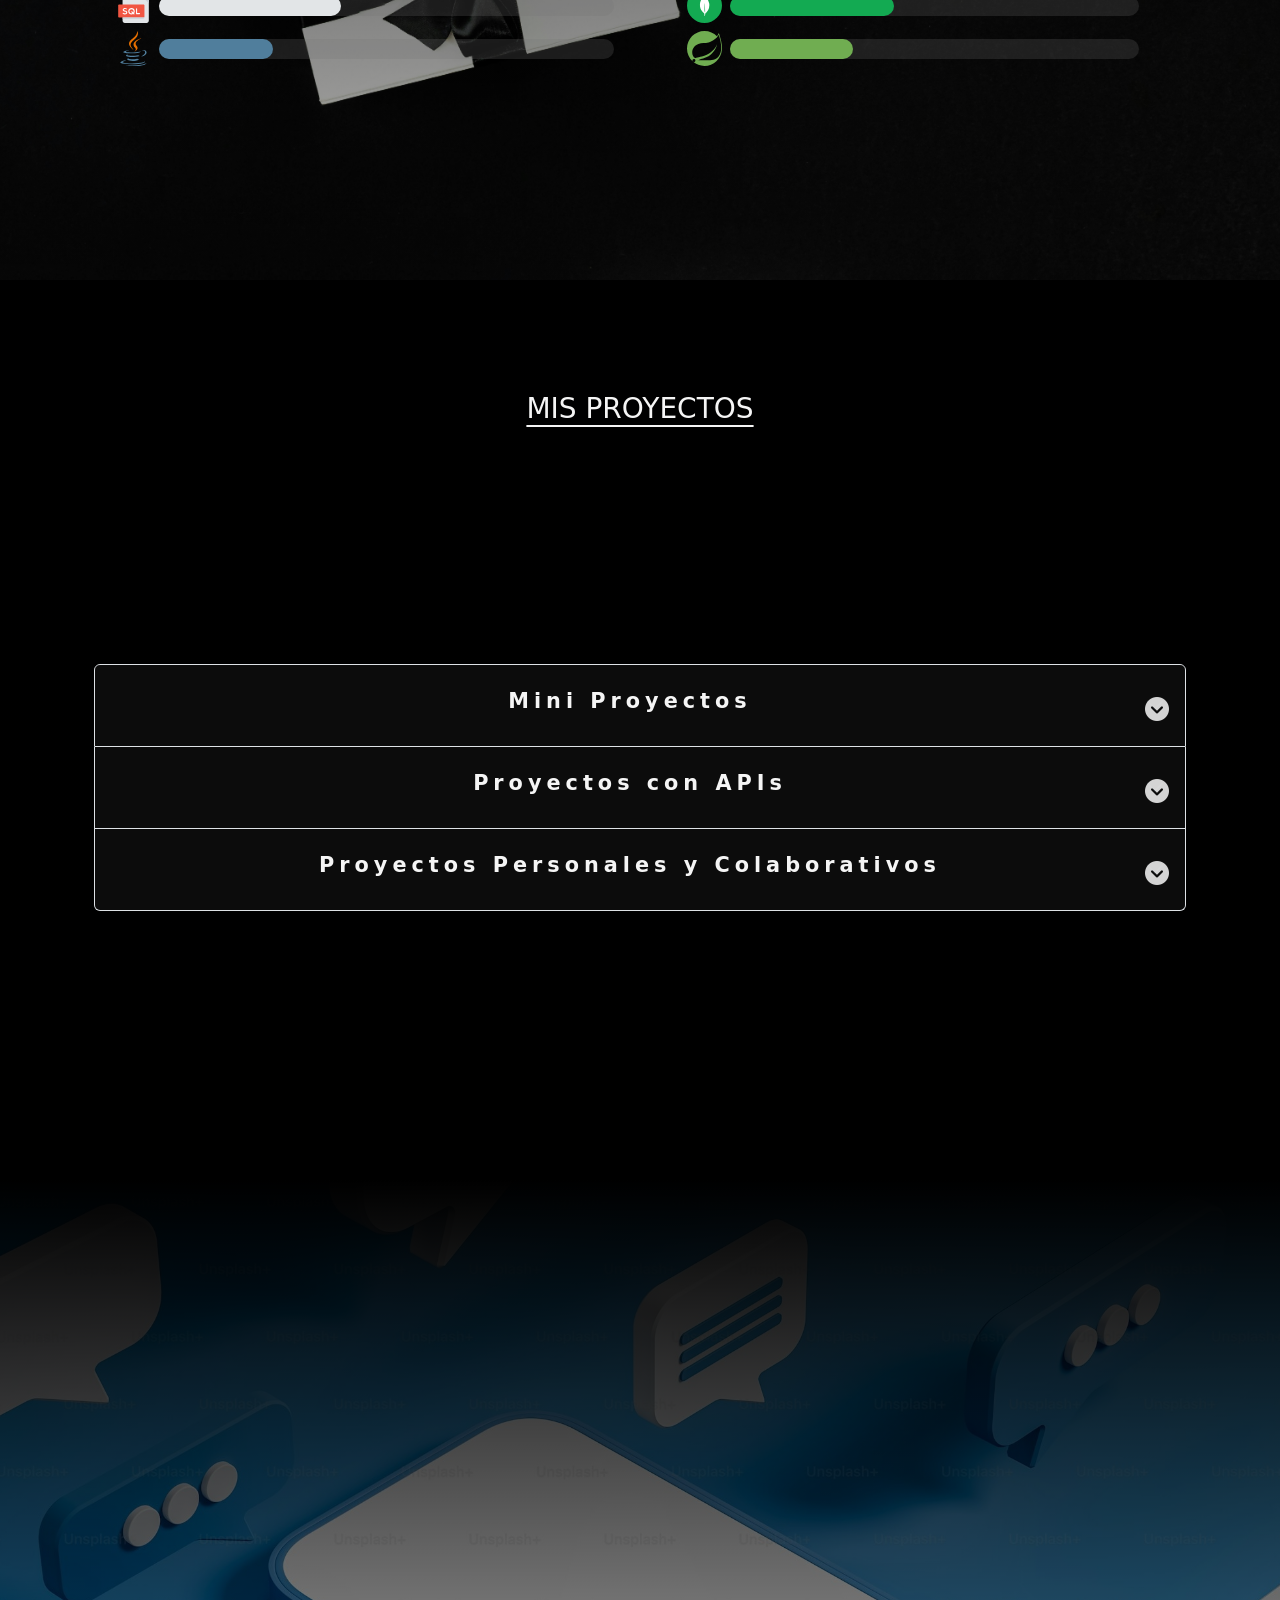
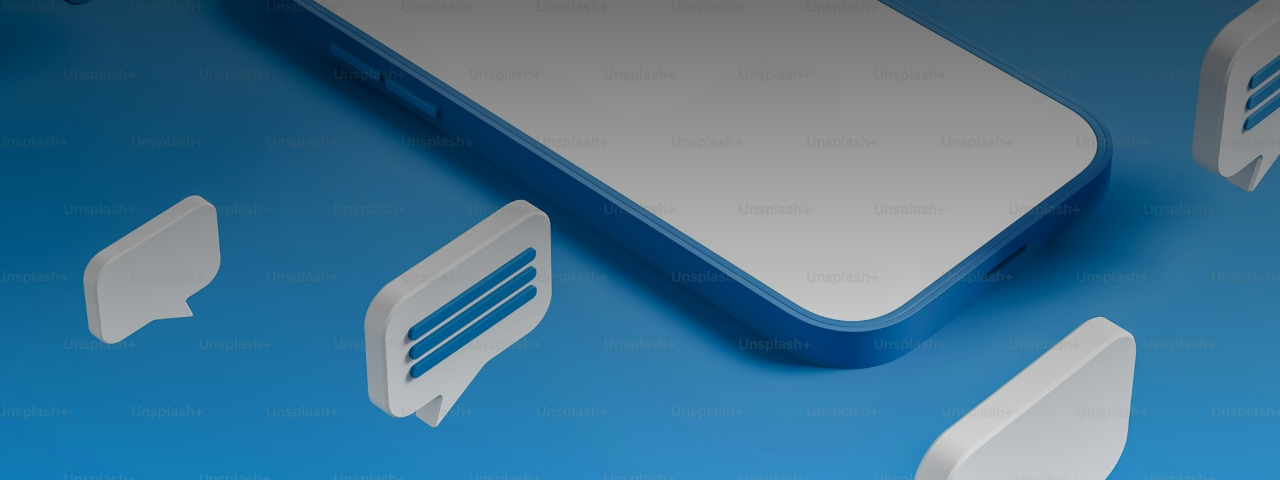
==== commit 34b0b6df: "agregado cinema scope" ====
--- a/index.html
+++ b/index.html
@@ -1,503 +1,744 @@
 <!DOCTYPE html>
 <html lang="en">
-
-<head>
-  <meta charset="UTF-8" />
-  <meta name="viewport" content="width=device-width, initial-scale=1.0" />
-  <link rel="stylesheet" href="sty.css" />
-  <link href="https://cdn.jsdelivr.net/npm/bootstrap@5.3.2/dist/css/bootstrap.min.css" rel="stylesheet"
-    integrity="sha384-T3c6CoIi6uLrA9TneNEoa7RxnatzjcDSCmG1MXxSR1GAsXEV/Dwwykc2MPK8M2HN" crossorigin="anonymous" />
-  <link rel="stylesheet" href="https://cdnjs.cloudflare.com/ajax/libs/font-awesome/6.4.0/css/all.min.css" />
-  <link rel="stylesheet" href="https://cdnjs.cloudflare.com/ajax/libs/font-awesome/6.4.0/css/all.min.css" />
-  <title>Mi portafoly</title>
-</head>
-
-<body>
-  <header class="h-10 bg-black d-flex" id="header">
-    <div class="menu">
-      <label class="logo" for="btn-menu">
-        <i class="icon-hover fa-solid fa-bars fa-2x"></i>
-      </label>
-    </div>
-    <div class="col-3 d-flex flex-custom-mid profileMenu">
-      <a class="navbar-brand" href="#">
-        <img src="/assets/img/perfil.png" alt="Bootstrap" width="45" class="rounded-circle" />
-        <span>Jorge Ocampo</span>
-      </a>
-    </div>
-    <div class="col-6 flex-custom-mid menu-links menu2">
-      <nav class="gap-custom-20px">
-        <a class="drop-shadown links active" id="link-home" href="#home">
-          Inicio
+  <head>
+    <meta charset="UTF-8" />
+    <meta name="viewport" content="width=device-width, initial-scale=1.0" />
+    <link rel="stylesheet" href="sty.css" />
+    <link
+      href="https://cdn.jsdelivr.net/npm/bootstrap@5.3.2/dist/css/bootstrap.min.css"
+      rel="stylesheet"
+      integrity="sha384-T3c6CoIi6uLrA9TneNEoa7RxnatzjcDSCmG1MXxSR1GAsXEV/Dwwykc2MPK8M2HN"
+      crossorigin="anonymous"
+    />
+    <link
+      rel="stylesheet"
+      href="https://cdnjs.cloudflare.com/ajax/libs/font-awesome/6.4.0/css/all.min.css"
+    />
+    <link
+      rel="stylesheet"
+      href="https://cdnjs.cloudflare.com/ajax/libs/font-awesome/6.4.0/css/all.min.css"
+    />
+    <title>Mi portafoly</title>
+  </head>
+
+  <body>
+    <header class="h-10 bg-black d-flex" id="header">
+      <div class="menu">
+        <label class="logo" for="btn-menu">
+          <i class="icon-hover fa-solid fa-bars fa-2x"></i>
+        </label>
+      </div>
+      <div class="col-3 d-flex flex-custom-mid profileMenu">
+        <a class="navbar-brand" href="#">
+          <img
+            src="/assets/img/perfil.png"
+            alt="Bootstrap"
+            width="45"
+            class="rounded-circle"
+          />
+          <span>Jorge Ocampo</span>
         </a>
-        <a class="drop-shadown links" id="link-about" href="#about">
-          Sobre mi
-        </a>
-        <a class="drop-shadown links" id="link-proyects" href="#proyects">
-          Proyectos
-        </a>
-
-      </nav>
-    </div>
-    <input type="checkbox" id="btn-menu" />
-
-    <div class="menu-container">
-      <div class="menu-content">
-        <nav class="nav-manu">
-          <a onclick="closeMenu()" class="links text-start ps-3" href="#home">
+      </div>
+      <div class="col-6 flex-custom-mid menu-links menu2">
+        <nav class="gap-custom-20px">
+          <a class="drop-shadown links active" id="link-home" href="#home">
             Inicio
           </a>
-          <a onclick="closeMenu()" class="links text-start ps-3" href="#about">
+          <a class="drop-shadown links" id="link-about" href="#about">
             Sobre mi
           </a>
-          <a onclick="closeMenu()" class="links text-start ps-3" href="#proyects">
+          <a class="drop-shadown links" id="link-proyects" href="#proyects">
             Proyectos
           </a>
-
         </nav>
-        <label class="logoClosed mx-3" for="btn-menu">
-          <i class="fa-2x fa-solid fa-xmark"></i>
-        </label>
-      </div>
-    </div>
-    <div class="col-3 flex-custom-mid menu2">
-      <nav class="gap-custom-20px">
-        <a href="https://github.com/jorgeocampoc" class="" target="_blank"><i
-            class="drop-shadown fa-brands fa-github"></i></a>
-        <a href="https://www.linkedin.com/in/jorge-ocampo-c/" target="_blank" class=""><i
-            class="drop-shadown fa-brands fa-linkedin-in"></i></a>
-        <a href="mailto:joryorch5000@gmail.com" target="_blank" class=""><i
-            class="drop-shadown fa-solid fa-envelope"></i></a>
-        <a href="https://wa.me/+59176499207" target="_blank" class=""><i
-            class="drop-shadown fa-brands fa-whatsapp"></i></a>
-      </nav>
-    </div>
-  </header>
-  <!------------------     section1 -------------------->
-  <section id="home" class="section-1">
-    <div class="m-auto container  px-4" id="section-1-home">
-      <div class="col d-flex justify-content-center" id="home-img">
-        <img src="/assets/img/perfil.png" alt="" id="img-profile" width="400px"
-          class="rounded-circle border-warning-subtle" />
-      </div>
-      <div class="col" id="detail-profile">
-        <h1 class="text-center text-name-custom" id="">
-          Jorge <br />Ocampo Cerezo
-        </h1>
-        <p class="text-center fs-2 text-profile-custom text-decoration-underline">
-          Ingeniero de Sistemas | Developer
-        </p>
-        <!-- "Desarrollando con Propósito: Desde la Idea hasta el Código, Creando Soluciones con Pasión, Creatividad y Optimismo" -->
-        <p class="w-75 py-3 m-auto text-center fs-4" id="slogan">
-          <strong>De la Idea al Código:</strong> Creando Soluciones con
-          Propósito, Pasión y Creatividad
-        </p>
-      </div>
-    </div>
-  </section>
-
-  <!------------------     section 2 -------------------->
-  <section id="about" class="section-2">
-    <div class="container ">
-
-      <div class="px-2 row h-50-about align-items-center about">
-        <div class="col ms-3 ">
-          <h2 class="mb-3 ">Acerca de mi</h2>
-          <p class="about-text-custom" id="aboutMe">
-            <!-- abot me -->
+      </div>
+      <input type="checkbox" id="btn-menu" />
+
+      <div class="menu-container">
+        <div class="menu-content">
+          <nav class="nav-manu">
+            <a onclick="closeMenu()" class="links text-start ps-3" href="#home">
+              Inicio
+            </a>
+            <a
+              onclick="closeMenu()"
+              class="links text-start ps-3"
+              href="#about"
+            >
+              Sobre mi
+            </a>
+            <a
+              onclick="closeMenu()"
+              class="links text-start ps-3"
+              href="#proyects"
+            >
+              Proyectos
+            </a>
+          </nav>
+          <label class="logoClosed mx-3" for="btn-menu">
+            <i class="fa-2x fa-solid fa-xmark"></i>
+          </label>
+        </div>
+      </div>
+      <div class="col-3 flex-custom-mid menu2">
+        <nav class="gap-custom-20px">
+          <a href="https://github.com/jorgeocampoc" class="" target="_blank"
+            ><i class="drop-shadown fa-brands fa-github"></i
+          ></a>
+          <a
+            href="https://www.linkedin.com/in/jorge-ocampo-c/"
+            target="_blank"
+            class=""
+            ><i class="drop-shadown fa-brands fa-linkedin-in"></i
+          ></a>
+          <a href="mailto:joryorch5000@gmail.com" target="_blank" class=""
+            ><i class="drop-shadown fa-solid fa-envelope"></i
+          ></a>
+          <a href="https://wa.me/+59176499207" target="_blank" class=""
+            ><i class="drop-shadown fa-brands fa-whatsapp"></i
+          ></a>
+        </nav>
+      </div>
+    </header>
+    <!------------------     section1 -------------------->
+    <section id="home" class="section-1">
+      <div class="m-auto container px-4" id="section-1-home">
+        <div class="col d-flex justify-content-center" id="home-img">
+          <img
+            src="/assets/img/perfil.png"
+            alt=""
+            id="img-profile"
+            width="400px"
+            class="rounded-circle border-warning-subtle"
+          />
+        </div>
+        <div class="col" id="detail-profile">
+          <h1 class="text-center text-name-custom" id="">
+            Jorge <br />Ocampo Cerezo
+          </h1>
+          <p
+            class="text-center fs-2 text-profile-custom text-decoration-underline"
+          >
+            Ingeniero de Sistemas | Developer
+          </p>
+          <!-- "Desarrollando con Propósito: Desde la Idea hasta el Código, Creando Soluciones con Pasión, Creatividad y Optimismo" -->
+          <p class="w-75 py-3 m-auto text-center fs-4" id="slogan">
+            <strong>De la Idea al Código:</strong> Creando Soluciones con
+            Propósito, Pasión y Creatividad
           </p>
         </div>
-        <div class="col ms-3 custom-query">
-          <h2 class="mb-3">Educacion y Conocimientos</h2>
-          <p class="about-text-custom " id="skill-text">
-            <!-- skills -->
-          </p>
-        </div>
-      </div>
-
-      <div class="row justify-content-center flex-wrap custom-query-2">
-        <div class="col d-flex flex-wrap">
-          <div
-            class="my-1 col-xxl-6 col-sm-4 col-md-6 d-flex justify-content-center align-items-center col-xl-6 col-lg-6 col-md-6 col-sm-6 col-6">
-            <div class="col-xxl-1  ">
-              <img class="posAbs" src="assets/svg/js.svg" width="35" alt="" />
-            </div>
-            <div class="col-10 loading-container mx-1 ms-2">
-              <div class="loading-bar" id="loaBar-1" value="60"></div>
-            </div>
+      </div>
+    </section>
+
+    <!------------------     section 2 -------------------->
+    <section id="about" class="section-2">
+      <div class="container">
+        <div class="px-2 row h-50-about align-items-center about">
+          <div class="col ms-3">
+            <h2 class="mb-3">Acerca de mi</h2>
+            <p class="about-text-custom" id="aboutMe">
+              <!-- abot me -->
+            </p>
           </div>
-
-          <div
-            class="my-1 col-xxl-6 d-flex justify-content-center align-items-center col-xl-6 col-lg-6 col-md-6 col-sm-6 col-6">
-            <div class="col-xxl-1">
-              <img class="posAbs" src="assets/svg/react.svg" width="35" alt="" />
-            </div>
-            <div class="col-10 w-75 loading-container ms-2">
-              <div class="loading-bar" id="loaBar-2" value="40"></div>
-            </div>
-          </div>
-
-          <div
-            class="my-1 col-xxl-6 d-flex justify-content-center align-items-center col-xl-6 col-lg-6 col-md-6 col-sm-6 col-6">
-            <div class="col-xxl-1">
-              <img class="posAbs" src="assets/svg/node.svg" width="35" alt="" />
-            </div>
-            <div class="col-10 loading-container mx-1 ms-2">
-              <div class="loading-bar" id="loaBar-3" value="50"></div>
-            </div>
-          </div>
-
-          <div
-            class="my-1 col-xxl-6 d-flex justify-content-center align-items-center col-xl-6 col-lg-6 col-md-6 col-sm-6 col-6">
-            <div class="col-xxl-1">
-              <img class="posAbs" src="assets/svg/vue.svg" width="35" alt="" />
-            </div>
-            <div class="col-10 w-75 loading-container ms-2">
-              <div class="loading-bar" id="loaBar-4" value="60"></div>
-            </div>
-          </div>
-
-          <div
-            class="my-1 col-xxl-6 d-flex justify-content-center align-items-center col-xl-6 col-lg-6 col-md-6 col-sm-6 col-6">
-            <div class="col-xxl-1">
-              <img class="posAbs" src="assets/svg/html.svg" width="35" alt="" />
-            </div>
-            <div class="col-10 loading-container mx-1 ms-2">
-              <div class="loading-bar" id="loaBar-5" value="80"></div>
-            </div>
-          </div>
-
-          <div
-            class="my-1 col-xxl-6 d-flex justify-content-center align-items-center col-xl-6 col-lg-6 col-md-6 col-sm-6 col-6">
-            <div class="col-xxl-1">
-              <img class="posAbs" src="assets/svg/css.svg" width="35" alt="" />
-            </div>
-            <div class="col-10 w-75 loading-container ms-2">
-              <div class="loading-bar" id="loaBar-6" value="60"></div>
-            </div>
-          </div>
-
-          <div
-            class="my-1 col-xxl-6 d-flex justify-content-center align-items-center col-xl-6 col-lg-6 col-md-6 col-sm-6 col-6">
-            <div class="col-xxl-1">
-              <img class="posAbs" src="assets/svg/sql.svg" width="35" alt="" />
-            </div>
-            <div class="col-10 loading-container mx-1 ms-2">
-              <div class="loading-bar" id="loaBar-7" value="50"></div>
-            </div>
-          </div>
-
-          <div
-            class="my-1 col-xxl-6 d-flex justify-content-center align-items-center col-xl-6 col-lg-6 col-md-6 col-sm-6 col-6">
-            <div class="col-xxl-1">
-              <img class="posAbs" src="assets/svg/mongo.svg" width="35" alt="" />
-            </div>
-            <div class="col-10 w-75 ms-1 loading-container ms-2">
-              <div class="loading-bar" id="loaBar-8" value="40"></div>
-            </div>
-          </div>
-
-          <div
-            class="my-1 col-xxl-6 d-flex justify-content-center align-items-center col-xl-6 col-lg-6 col-md-6 col-sm-6 col-6">
-            <div class="col-xxl-1">
-              <img class="posAbs" src="assets/svg/java.svg" width="35" alt="" />
-            </div>
-            <div class="col-10 loading-container mx-1 ms-2">
-              <div class="loading-bar" id="loaBar-9" value="25"></div>
-            </div>
-          </div>
-
-          <div
-            class="my-1 col-xxl-6 d-flex justify-content-center align-items-center col-xl-6 col-lg-6 col-md-6 col-sm-6 col-6">
-            <div class="col-xxl-1">
-              <img class="posAbs" src="assets/svg/spring.svg" width="35" alt="" />
-            </div>
-            <div class="col-10 w-75 ms-2 loading-container">
-              <div class="loading-bar" id="loaBar-10" value="30"></div>
-            </div>
+          <div class="col ms-3 custom-query">
+            <h2 class="mb-3">Educacion y Conocimientos</h2>
+            <p class="about-text-custom" id="skill-text">
+              <!-- skills -->
+            </p>
           </div>
         </div>
 
-
-      </div>
-    </div>
-  </section>
-
-
-  <section id="proyects" class="section-3">
-    <div class="d-flex justify-content-center">
-      <div class="col-10 pt-5 mt-3 mb-4">
-        <h3 class="card-title text-center mt-5 title-custom ">Mis proyectos</h3>
-      </div>
-
-    </div>
-    <div class="container h-75 d-flex flex-wrap gap-5 justify-content-around align-items-center">
-
-      <div class="row  w-100">
-        <div class="accordion " id="accordionExample">
-          <div class="accordion-item bg-dark-custom">
-            <h2 class="accordion-header ">
-              <button class="accordion-button bg-dark-custom collapsed" type="button" data-bs-toggle="collapse"
-                data-bs-target="#collapseOne" aria-expanded="false" aria-controls="collapseOne">
-                <p class="text-center w-100 pt-2 custom-title-button-accrodion">Mini Proyectos</p>
-              </button>
-            </h2>
-            <div id="collapseOne" class="accordion-collapse collapse " data-bs-parent="#accordionExample">
-              <div class="accordion-body ">
-                <div class="card bg-dark-custom">
-                  <div class="card-body bg-dark-custom">
-                    <strong>Resumen de Mini Proyectos:</strong>
-                    Este repositorio contiene una colección de mini proyectos desarrollados como parte de mi aprendizaje
-                    y práctica en
-                    desarrollo web. Cada proyecto aborda un aspecto específico de tecnologías como HTML, CSS,
-                    JavaScript, Bootstrap, y más.
-                    A continuación, se ofrece una breve descripción de algunos de los proyectos incluidos:
-
-                    <ul>
-                      <li><strong>Netflix Clon 1:</strong> Réplica de la pantalla de inicio de Netflix.</li>
-                      <li><strong>Login - Blog:</strong> Aplicación simple de un login/registro de usuarios, ademas de
-                        contener una seccion un CRUD de comentarios</li>
-                      <li><strong>KFC - Clon:</strong> Réplica de la pantalla de inicio de KFC.</li>
-                      <li><strong>App de clientes :</strong> Una aplicacion de gestion de clientes.</li>
-                      <li><strong>Juego de adivinanza:</strong> Un juego de adivina el numero.</li>
-                      <li><strong>Menu Responsivo:</strong> Un menu responsivo con CSS.</li>
-                      <li><strong>Netflix Clon 2:</strong> Réplica de la pantalla de inicio de Netflix.</li>
-                      <li><strong>To Do List:</strong> Una aplicacion para gestionar tarea.</li>
-                      <li><strong>Clon Youtube:</strong> Replica de la pagina de youtube con CSS y HTML.</li>
-                      <li><strong>Juego busqueda del tesoro:</strong> Juego de busqueda del tesoro.</li>
-                      <li><strong>Juego Black Jack:</strong> Juego de mesa Black Jack.</li>
-                    </ul>
-
-                    Cada proyecto está diseñado para reforzar conceptos clave y demostrar habilidades prácticas en
-                    diferentes áreas del
-                    desarrollo web.
-                  </div>
-                  <div class="card-footer">
-                    <div class="d-flex justify-content-between align-items-center">
-                      <div class="d-flex align-items-center">
-                        <strong>Repositorio:</strong> <a class="fs-3 hoverlink"
-                          onclick="goToPage('https://github.com/jorgeocampoc/mini-proyectos.git')"><i
-                            class=" ms-3  fa-brands fa-github"></i></a>
-                      </div>
-                      <div class="d-flex align-items-center">
-                        <strong>Ir a pagina:</strong> <a class="fs-4 hoverlink"
-                          href="https://jorgeocampoc.github.io/mini-proyectos/" target="_blank"><i
-                            class="ms-3 fa-solid fa-up-right-from-square"></i></a>
+        <div class="row justify-content-center flex-wrap custom-query-2">
+          <div class="col d-flex flex-wrap">
+            <div
+              class="my-1 col-xxl-6 col-sm-4 col-md-6 d-flex justify-content-center align-items-center col-xl-6 col-lg-6 col-md-6 col-sm-6 col-6"
+            >
+              <div class="col-xxl-1">
+                <img class="posAbs" src="assets/svg/js.svg" width="35" alt="" />
+              </div>
+              <div class="col-10 loading-container mx-1 ms-2">
+                <div class="loading-bar" id="loaBar-1" value="60"></div>
+              </div>
+            </div>
+
+            <div
+              class="my-1 col-xxl-6 d-flex justify-content-center align-items-center col-xl-6 col-lg-6 col-md-6 col-sm-6 col-6"
+            >
+              <div class="col-xxl-1">
+                <img
+                  class="posAbs"
+                  src="assets/svg/react.svg"
+                  width="35"
+                  alt=""
+                />
+              </div>
+              <div class="col-10 w-75 loading-container ms-2">
+                <div class="loading-bar" id="loaBar-2" value="40"></div>
+              </div>
+            </div>
+
+            <div
+              class="my-1 col-xxl-6 d-flex justify-content-center align-items-center col-xl-6 col-lg-6 col-md-6 col-sm-6 col-6"
+            >
+              <div class="col-xxl-1">
+                <img
+                  class="posAbs"
+                  src="assets/svg/node.svg"
+                  width="35"
+                  alt=""
+                />
+              </div>
+              <div class="col-10 loading-container mx-1 ms-2">
+                <div class="loading-bar" id="loaBar-3" value="50"></div>
+              </div>
+            </div>
+
+            <div
+              class="my-1 col-xxl-6 d-flex justify-content-center align-items-center col-xl-6 col-lg-6 col-md-6 col-sm-6 col-6"
+            >
+              <div class="col-xxl-1">
+                <img
+                  class="posAbs"
+                  src="assets/svg/vue.svg"
+                  width="35"
+                  alt=""
+                />
+              </div>
+              <div class="col-10 w-75 loading-container ms-2">
+                <div class="loading-bar" id="loaBar-4" value="60"></div>
+              </div>
+            </div>
+
+            <div
+              class="my-1 col-xxl-6 d-flex justify-content-center align-items-center col-xl-6 col-lg-6 col-md-6 col-sm-6 col-6"
+            >
+              <div class="col-xxl-1">
+                <img
+                  class="posAbs"
+                  src="assets/svg/html.svg"
+                  width="35"
+                  alt=""
+                />
+              </div>
+              <div class="col-10 loading-container mx-1 ms-2">
+                <div class="loading-bar" id="loaBar-5" value="80"></div>
+              </div>
+            </div>
+
+            <div
+              class="my-1 col-xxl-6 d-flex justify-content-center align-items-center col-xl-6 col-lg-6 col-md-6 col-sm-6 col-6"
+            >
+              <div class="col-xxl-1">
+                <img
+                  class="posAbs"
+                  src="assets/svg/css.svg"
+                  width="35"
+                  alt=""
+                />
+              </div>
+              <div class="col-10 w-75 loading-container ms-2">
+                <div class="loading-bar" id="loaBar-6" value="60"></div>
+              </div>
+            </div>
+
+            <div
+              class="my-1 col-xxl-6 d-flex justify-content-center align-items-center col-xl-6 col-lg-6 col-md-6 col-sm-6 col-6"
+            >
+              <div class="col-xxl-1">
+                <img
+                  class="posAbs"
+                  src="assets/svg/sql.svg"
+                  width="35"
+                  alt=""
+                />
+              </div>
+              <div class="col-10 loading-container mx-1 ms-2">
+                <div class="loading-bar" id="loaBar-7" value="50"></div>
+              </div>
+            </div>
+
+            <div
+              class="my-1 col-xxl-6 d-flex justify-content-center align-items-center col-xl-6 col-lg-6 col-md-6 col-sm-6 col-6"
+            >
+              <div class="col-xxl-1">
+                <img
+                  class="posAbs"
+                  src="assets/svg/mongo.svg"
+                  width="35"
+                  alt=""
+                />
+              </div>
+              <div class="col-10 w-75 ms-1 loading-container ms-2">
+                <div class="loading-bar" id="loaBar-8" value="40"></div>
+              </div>
+            </div>
+
+            <div
+              class="my-1 col-xxl-6 d-flex justify-content-center align-items-center col-xl-6 col-lg-6 col-md-6 col-sm-6 col-6"
+            >
+              <div class="col-xxl-1">
+                <img
+                  class="posAbs"
+                  src="assets/svg/java.svg"
+                  width="35"
+                  alt=""
+                />
+              </div>
+              <div class="col-10 loading-container mx-1 ms-2">
+                <div class="loading-bar" id="loaBar-9" value="25"></div>
+              </div>
+            </div>
+
+            <div
+              class="my-1 col-xxl-6 d-flex justify-content-center align-items-center col-xl-6 col-lg-6 col-md-6 col-sm-6 col-6"
+            >
+              <div class="col-xxl-1">
+                <img
+                  class="posAbs"
+                  src="assets/svg/spring.svg"
+                  width="35"
+                  alt=""
+                />
+              </div>
+              <div class="col-10 w-75 ms-2 loading-container">
+                <div class="loading-bar" id="loaBar-10" value="30"></div>
+              </div>
+            </div>
+          </div>
+        </div>
+      </div>
+    </section>
+
+    <section id="proyects" class="section-3">
+      <div class="d-flex justify-content-center">
+        <div class="col-10 pt-5 mt-3 mb-4">
+          <h3 class="card-title text-center mt-5 title-custom">
+            Mis proyectos
+          </h3>
+        </div>
+      </div>
+      <div
+        class="container h-75 d-flex flex-wrap gap-5 justify-content-around align-items-center"
+      >
+        <div class="row w-100">
+          <div class="accordion" id="accordionExample">
+            <div class="accordion-item bg-dark-custom">
+              <h2 class="accordion-header">
+                <button
+                  class="accordion-button bg-dark-custom collapsed"
+                  type="button"
+                  data-bs-toggle="collapse"
+                  data-bs-target="#collapseOne"
+                  aria-expanded="false"
+                  aria-controls="collapseOne"
+                >
+                  <p
+                    class="text-center w-100 pt-2 custom-title-button-accrodion"
+                  >
+                    Mini Proyectos
+                  </p>
+                </button>
+              </h2>
+              <div
+                id="collapseOne"
+                class="accordion-collapse collapse"
+                data-bs-parent="#accordionExample"
+              >
+                <div class="accordion-body">
+                  <div class="card bg-dark-custom">
+                    <div class="card-body bg-dark-custom">
+                      <strong>Resumen de Mini Proyectos:</strong>
+                      Este repositorio contiene una colección de mini proyectos
+                      desarrollados como parte de mi aprendizaje y práctica en
+                      desarrollo web. Cada proyecto aborda un aspecto específico
+                      de tecnologías como HTML, CSS, JavaScript, Bootstrap, y
+                      más. A continuación, se ofrece una breve descripción de
+                      algunos de los proyectos incluidos:
+
+                      <ul>
+                        <li>
+                          <strong>Netflix Clon 1:</strong> Réplica de la
+                          pantalla de inicio de Netflix.
+                        </li>
+                        <li>
+                          <strong>Login - Blog:</strong> Aplicación simple de un
+                          login/registro de usuarios, ademas de contener una
+                          seccion un CRUD de comentarios
+                        </li>
+                        <li>
+                          <strong>KFC - Clon:</strong> Réplica de la pantalla de
+                          inicio de KFC.
+                        </li>
+                        <li>
+                          <strong>App de clientes :</strong> Una aplicacion de
+                          gestion de clientes.
+                        </li>
+                        <li>
+                          <strong>Juego de adivinanza:</strong> Un juego de
+                          adivina el numero.
+                        </li>
+                        <li>
+                          <strong>Menu Responsivo:</strong> Un menu responsivo
+                          con CSS.
+                        </li>
+                        <li>
+                          <strong>Netflix Clon 2:</strong> Réplica de la
+                          pantalla de inicio de Netflix.
+                        </li>
+                        <li>
+                          <strong>To Do List:</strong> Una aplicacion para
+                          gestionar tarea.
+                        </li>
+                        <li>
+                          <strong>Clon Youtube:</strong> Replica de la pagina de
+                          youtube con CSS y HTML.
+                        </li>
+                        <li>
+                          <strong>Juego busqueda del tesoro:</strong> Juego de
+                          busqueda del tesoro.
+                        </li>
+                        <li>
+                          <strong>Juego Black Jack:</strong> Juego de mesa Black
+                          Jack.
+                        </li>
+                      </ul>
+
+                      Cada proyecto está diseñado para reforzar conceptos clave
+                      y demostrar habilidades prácticas en diferentes áreas del
+                      desarrollo web.
+                    </div>
+                    <div class="card-footer">
+                      <div
+                        class="d-flex justify-content-between align-items-center"
+                      >
+                        <div class="d-flex align-items-center">
+                          <strong>Repositorio:</strong>
+                          <a
+                            class="fs-3 hoverlink"
+                            onclick="goToPage('https://github.com/jorgeocampoc/mini-proyectos.git')"
+                            ><i class="ms-3 fa-brands fa-github"></i
+                          ></a>
+                        </div>
+                        <div class="d-flex align-items-center">
+                          <strong>Ir a pagina:</strong>
+                          <a
+                            class="fs-4 hoverlink"
+                            href="https://jorgeocampoc.github.io/mini-proyectos/"
+                            target="_blank"
+                            ><i
+                              class="ms-3 fa-solid fa-up-right-from-square"
+                            ></i
+                          ></a>
+                        </div>
                       </div>
                     </div>
                   </div>
                 </div>
               </div>
-
-            </div>
-          </div>
-          <div class="accordion-item bg-dark-custom">
-            <h2 class="accordion-header">
-              <button class="accordion-button collapsed bg-dark-custom" type="button" data-bs-toggle="collapse"
-                data-bs-target="#collapseTwo" aria-expanded="false" aria-controls="collapseTwo">
-                <p class="text-center w-100 pt-2 custom-title-button-accrodion">Proyectos con APIs</p>
-              </button>
-            </h2>
-            <div id="collapseTwo" class="accordion-collapse collapse" data-bs-parent="#accordionExample">
-              <div class="accordion-body">
-                <div class="card bg-dark-custom mb-3">
-                  <div class="card-body bg-dark-custom">
-                    <p class="text-center"><strong>Rick and Morty</strong> <i class="fa-brands fa-js text-warning"></i>
-                    </p>
-                    En esta sección, he integrado la API de Rick and Morty para mostrar información dinámica sobre los
-                    personajes de la
-                    popular serie. Utilizando tecnologías como JavaScript para el consumo de la API REST para obtener
-                    datos en
-                    tiempo real y presentarlos de manera interactiva. Los usuarios pueden explorar personajes, ver
-                    detalles específicos y
-                    navegar por la serie, todo con una interfaz amigable y responsiva
-
-
-                    <div class="card-footer">
-                      <div class="d-flex justify-content-between align-items-center">
-                        <div class="d-flex align-items-center">
-                          <strong>Repositorio:</strong> <a class="fs-3 hoverlink"
-                            onclick="goToPage('https://github.com/jorgeocampoc/Rick_and_morty_with_JS')">
-                            <i class=" ms-3  fa-brands fa-github"></i>
-                          </a>
-                        </div>
-                        <div class="d-flex align-items-center">
-                          <strong>Ir a pagina:</strong> <a class="fs-4"
-                            href="https://jorgeocampoc.github.io/Rick_and_morty_with_JS/" target="_blank"><i
-                              class="ms-3 fa-solid fa-up-right-from-square"></i></a>
+            </div>
+            <div class="accordion-item bg-dark-custom">
+              <h2 class="accordion-header">
+                <button
+                  class="accordion-button collapsed bg-dark-custom"
+                  type="button"
+                  data-bs-toggle="collapse"
+                  data-bs-target="#collapseTwo"
+                  aria-expanded="false"
+                  aria-controls="collapseTwo"
+                >
+                  <p
+                    class="text-center w-100 pt-2 custom-title-button-accrodion"
+                  >
+                    Proyectos con APIs
+                  </p>
+                </button>
+              </h2>
+              <div
+                id="collapseTwo"
+                class="accordion-collapse collapse"
+                data-bs-parent="#accordionExample"
+              >
+                <div class="accordion-body">
+                  <div class="card bg-dark-custom mb-3">
+                    <div class="card-body bg-dark-custom">
+                      <p class="text-center">
+                        <strong>Rick and Morty</strong>
+                        <i class="fa-brands fa-js text-warning"></i>
+                      </p>
+                      En esta sección, he integrado la API de Rick and Morty
+                      para mostrar información dinámica sobre los personajes de
+                      la popular serie. Utilizando tecnologías como JavaScript
+                      para el consumo de la API REST para obtener datos en
+                      tiempo real y presentarlos de manera interactiva. Los
+                      usuarios pueden explorar personajes, ver detalles
+                      específicos y navegar por la serie, todo con una interfaz
+                      amigable y responsiva
+
+                      <div class="card-footer">
+                        <div
+                          class="d-flex justify-content-between align-items-center"
+                        >
+                          <div class="d-flex align-items-center">
+                            <strong>Repositorio:</strong>
+                            <a
+                              class="fs-3 hoverlink"
+                              onclick="goToPage('https://github.com/jorgeocampoc/Rick_and_morty_with_JS')"
+                            >
+                              <i class="ms-3 fa-brands fa-github"></i>
+                            </a>
+                          </div>
+                          <div class="d-flex align-items-center">
+                            <strong>Ir a pagina:</strong>
+                            <a
+                              class="fs-4"
+                              href="https://jorgeocampoc.github.io/Rick_and_morty_with_JS/"
+                              target="_blank"
+                              ><i
+                                class="ms-3 fa-solid fa-up-right-from-square"
+                              ></i
+                            ></a>
+                          </div>
                         </div>
                       </div>
                     </div>
                   </div>
-                </div>
-                <div class="card bg-dark-custom mb-3">
-                  <div class="card-body bg-dark-custom fs-6">
-                    <p class="text-center"><strong>Marvel && Rick and Morty</strong> <i
-                        class="fa-brands fa-react text-info"></i></p>
-                    En esta sección, he integrado las APIs Marvel y Rick and Morty para mostrar información dinámica
-                    sobre los personajes. Utilizando React para el consumo de la API REST para obtener datos en
-                    tiempo real y presentarlos de manera interactiva.
-
-
-                    <div class="card-footer">
-                      <div class="d-flex justify-content-between align-items-center">
-                        <div class="d-flex align-items-center">
-                          <strong>Repositorio:</strong> <a class="fs-3 hoverlink"
-                            onclick="goToPage('https://github.com/jorgeocampoc/Rick_and_morty_with_JS')"><i
-                              class=" ms-3  fa-brands fa-github"></i></a>
-                        </div>
-                        <div class="d-flex align-items-center">
-                          <strong>Ir a pagina:</strong> <a class="fs-4"
-                            href="https://marvel-rick-and-morthy.vercel.app/" target="_blank"><i
-                              class="ms-3 fa-solid fa-up-right-from-square"></i></a>
+                  <div class="card bg-dark-custom mb-3">
+                    <div class="card-body bg-dark-custom fs-6">
+                      <p class="text-center">
+                        <strong>Marvel && Rick and Morty</strong>
+                        <i class="fa-brands fa-react text-info"></i>
+                      </p>
+                      En esta sección, he integrado las APIs Marvel y Rick and
+                      Morty para mostrar información dinámica sobre los
+                      personajes. Utilizando React para el consumo de la API
+                      REST para obtener datos en tiempo real y presentarlos de
+                      manera interactiva.
+
+                      <div class="card-footer">
+                        <div
+                          class="d-flex justify-content-between align-items-center"
+                        >
+                          <div class="d-flex align-items-center">
+                            <strong>Repositorio:</strong>
+                            <a
+                              class="fs-3 hoverlink"
+                              onclick="goToPage('https://github.com/jorgeocampoc/Rick_and_morty_with_JS')"
+                              ><i class="ms-3 fa-brands fa-github"></i
+                            ></a>
+                          </div>
+                          <div class="d-flex align-items-center">
+                            <strong>Ir a pagina:</strong>
+                            <a
+                              class="fs-4"
+                              href="https://marvel-rick-and-morthy.vercel.app/"
+                              target="_blank"
+                              ><i
+                                class="ms-3 fa-solid fa-up-right-from-square"
+                              ></i
+                            ></a>
+                          </div>
                         </div>
                       </div>
                     </div>
                   </div>
-                </div>
-                <div class="card bg-dark-custom mb-3">
-                  <div class="card-body bg-dark-custom fs-6">
-                    <p class="text-center"><strong>Heroes App</strong> <i class="fa-brands fa-react text-info"></i></p>
-                    En esta sección, he desarrollado Heroes App, una aplicación que muestra información sobre héroes de
-                    Marvel y DC. En lugar de consumir datos desde una API REST, he utilizado un archivo local en formato
-                    JSON que simula una API. Usando React, gestiono y presento la información de manera interactiva,
-                    permitiendo explorar detalles de cada héroe de forma dinámica.
-
-
-                    <div class="card-footer">
-                      <div class="d-flex justify-content-between align-items-center">
-                        <div class="d-flex align-items-center">
-                          <strong>Repositorio:</strong> <a class="fs-3 hoverlink"
-                            onclick="goToPage('https://https://heroes-app-react-dist.vercel.app/marvel')"><i
-                              class=" ms-3  fa-brands fa-github"></i></a>
-                        </div>
-                        <div class="d-flex align-items-center">
-                          <strong>Ir a pagina:</strong> <a class="fs-4" href="https://heroes-app-react-dist.vercel.app/"
-                            target="_blank"><i class="ms-3 fa-solid fa-up-right-from-square"></i></a>
+                  <div class="card bg-dark-custom mb-3">
+                    <div class="card-body bg-dark-custom fs-6">
+                      <p class="text-center">
+                        <strong>Heroes App</strong>
+                        <i class="fa-brands fa-react text-info"></i>
+                      </p>
+                      En esta sección, he desarrollado Heroes App, una
+                      aplicación que muestra información sobre héroes de Marvel
+                      y DC. En lugar de consumir datos desde una API REST, he
+                      utilizado un archivo local en formato JSON que simula una
+                      API. Usando React, gestiono y presento la información de
+                      manera interactiva, permitiendo explorar detalles de cada
+                      héroe de forma dinámica.
+
+                      <div class="card-footer">
+                        <div
+                          class="d-flex justify-content-between align-items-center"
+                        >
+                          <div class="d-flex align-items-center">
+                            <strong>Repositorio:</strong>
+                            <a
+                              class="fs-3 hoverlink"
+                              onclick="goToPage('https://https://heroes-app-react-dist.vercel.app/marvel')"
+                              ><i class="ms-3 fa-brands fa-github"></i
+                            ></a>
+                          </div>
+                          <div class="d-flex align-items-center">
+                            <strong>Ir a pagina:</strong>
+                            <a
+                              class="fs-4"
+                              href="https://heroes-app-react-dist.vercel.app/"
+                              target="_blank"
+                              ><i
+                                class="ms-3 fa-solid fa-up-right-from-square"
+                              ></i
+                            ></a>
+                          </div>
                         </div>
                       </div>
                     </div>
                   </div>
-                </div>
-                <div class="card bg-dark-custom mb-3">
-                  <div class="card-body bg-dark-custom fs-6">
-                    <p class="text-center"><strong>GIFT APP</strong> <i class="fa-brands fa-react text-info"></i></p>
-                    En esta sección, he integrado la API de GIPHY para mostrar imágenes GIF dinámicas. Utilizando React
-                    para el consumo de la API REST, obtengo datos en tiempo real y los presento de manera interactiva,
-                    permitiendo a los usuarios buscar y ver GIFs relacionados con sus intereses.
-
-
-                    <div class="card-footer">
-                      <div class="d-flex justify-content-between align-items-center">
-                        <div class="d-flex align-items-center">
-                          <strong>Repositorio:</strong> <a class="fs-3 hoverlink"
-                            onclick="goToPage('https://github.com/jorgeocampoc/GIFT-APP---DIST')"><i
-                              class=" ms-3  fa-brands fa-github"></i></a>
-                        </div>
-                        <div class="d-flex align-items-center">
-                          <strong>Ir a pagina:</strong> <a class="fs-4" href="https://gift-app-dist.vercel.app/"
-                            target="_blank"><i class="ms-3 fa-solid fa-up-right-from-square"></i></a>
+                  <div class="card bg-dark-custom mb-3">
+                    <div class="card-body bg-dark-custom fs-6">
+                      <p class="text-center">
+                        <strong>Cinema Scope</strong>
+                        <i class="fa-brands fa-react text-info"></i>
+                      </p>
+                      En esta sección, he desarrollado Heroes App, una
+                      aplicación que muestra información sobre héroes de Marvel
+                      y DC. Para obtener los datos, consumo la API de The Movie
+                      DB utilizando React. La aplicación presenta la información
+                      de manera interactiva, permitiendo explorar detalles de
+                      cada héroe de forma dinámica y actualizada en tiempo real.
+
+                      <div class="card-footer">
+                        <div
+                          class="d-flex justify-content-between align-items-center"
+                        >
+                          <div class="d-flex align-items-center">
+                            <strong>Repositorio:</strong>
+                            <a
+                              class="fs-3 hoverlink"
+                              onclick="goToPage('https://github.com/jorgeocampoc/Cinema-Scope-Dist')"
+                              ><i class="ms-3 fa-brands fa-github"></i
+                            ></a>
+                          </div>
+                          <div class="d-flex align-items-center">
+                            <strong>Ir a pagina:</strong>
+                            <a
+                              class="fs-4"
+                              href="https://cinema-scope-dist.vercel.app/"
+                              target="_blank"
+                              ><i
+                                class="ms-3 fa-solid fa-up-right-from-square"
+                              ></i
+                            ></a>
+                          </div>
                         </div>
                       </div>
                     </div>
                   </div>
-                </div>
-                <div class="card bg-dark-custom mb-3">
-                  <div class="card-body bg-dark-custom fs-6">
-                    <p class="text-center"><strong>PokeApi</strong> <i class="fa-brands fa-vuejs text-success"></i></p>
-                    En esta sección, he integrado la PokeAPI para mostrar información dinámica sobre Pokémon. Utilizando
-                    Vue para el consumo de la API REST, obtengo datos en tiempo real sobre diferentes Pokémon y los
-                    presento de manera interactiva, permitiendo a los usuarios buscar y ver detalles sobre los Pokémon
-                    relacionados con sus intereses.
-
-
-                    <div class="card-footer">
-                      <div class="d-flex justify-content-between align-items-center">
-                        <div class="d-flex align-items-center">
-                          <strong>Repositorio:</strong> <a class="fs-3 hoverlink"
-                            onclick="goToPage('https://github.com/jorgeocampoc/PokemonApi-.git')"><i
-                              class=" ms-3  fa-brands fa-github"></i></a>
-                        </div>
-                        <div class="d-flex align-items-center">
-                          <strong>Ir a pagina:</strong> <a class="fs-4"
-                            href="https://pokemon-api-hazel-three.vercel.app/#/" target="_blank"><i
-                              class="ms-3 fa-solid fa-up-right-from-square"></i></a>
+                  <div class="card bg-dark-custom mb-3">
+                    <div class="card-body bg-dark-custom fs-6">
+                      <p class="text-center">
+                        <strong>GIFT APP</strong>
+                        <i class="fa-brands fa-react text-info"></i>
+                      </p>
+                      En esta sección, he integrado la API de GIPHY para mostrar
+                      imágenes GIF dinámicas. Utilizando React para el consumo
+                      de la API REST, obtengo datos en tiempo real y los
+                      presento de manera interactiva, permitiendo a los usuarios
+                      buscar y ver GIFs relacionados con sus intereses.
+
+                      <div class="card-footer">
+                        <div
+                          class="d-flex justify-content-between align-items-center"
+                        >
+                          <div class="d-flex align-items-center">
+                            <strong>Repositorio:</strong>
+                            <a
+                              class="fs-3 hoverlink"
+                              onclick="goToPage('https://github.com/jorgeocampoc/GIFT-APP---DIST')"
+                              ><i class="ms-3 fa-brands fa-github"></i
+                            ></a>
+                          </div>
+                          <div class="d-flex align-items-center">
+                            <strong>Ir a pagina:</strong>
+                            <a
+                              class="fs-4"
+                              href="https://gift-app-dist.vercel.app/"
+                              target="_blank"
+                              ><i
+                                class="ms-3 fa-solid fa-up-right-from-square"
+                              ></i
+                            ></a>
+                          </div>
                         </div>
                       </div>
                     </div>
                   </div>
-                </div>
-                <div class="card bg-dark-custom mb-3">
-                  <div class="card-body bg-dark-custom fs-6">
-                    <p class="text-center"><strong>Star wars API</strong> <i
-                        class="fa-brands fa-vuejs text-success"></i></p>
-                    En esta sección, he integrado la Star Wars API (SWAPI) para mostrar información dinámica sobre el
-                    universo de Star Wars. Utilizando Vue para el consumo de la API REST, obtengo datos en tiempo real
-                    sobre personajes, películas, naves y más. Los presento de manera interactiva, permitiendo a los
-                    usuarios explorar y descubrir detalles sobre sus personajes y elementos favoritos de la saga.
-
-
-                    <div class="card-footer">
-                      <div class="d-flex justify-content-between align-items-center">
-                        <div class="d-flex align-items-center">
-                          <strong>Repositorio:</strong> <a class="fs-3 hoverlink"
-                            onclick="goToPage('https://github.com/jorgeocampoc/Star-Wars-API-dist.git')">
-                            <i class=" ms-3  fa-brands fa-github"></i></a>
-                        </div>
-                        <div class="d-flex align-items-center">
-                          <strong>Ir a pagina:</strong> <a class="fs-4" href="https://star-wars-api-three.vercel.app/"
-                            target="_blank"><i class="ms-3 fa-solid fa-up-right-from-square"></i></a>
+                  <div class="card bg-dark-custom mb-3">
+                    <div class="card-body bg-dark-custom fs-6">
+                      <p class="text-center">
+                        <strong>PokeApi</strong>
+                        <i class="fa-brands fa-vuejs text-success"></i>
+                      </p>
+                      En esta sección, he integrado la PokeAPI para mostrar
+                      información dinámica sobre Pokémon. Utilizando Vue para el
+                      consumo de la API REST, obtengo datos en tiempo real sobre
+                      diferentes Pokémon y los presento de manera interactiva,
+                      permitiendo a los usuarios buscar y ver detalles sobre los
+                      Pokémon relacionados con sus intereses.
+
+                      <div class="card-footer">
+                        <div
+                          class="d-flex justify-content-between align-items-center"
+                        >
+                          <div class="d-flex align-items-center">
+                            <strong>Repositorio:</strong>
+                            <a
+                              class="fs-3 hoverlink"
+                              onclick="goToPage('https://github.com/jorgeocampoc/PokemonApi-.git')"
+                              ><i class="ms-3 fa-brands fa-github"></i
+                            ></a>
+                          </div>
+                          <div class="d-flex align-items-center">
+                            <strong>Ir a pagina:</strong>
+                            <a
+                              class="fs-4"
+                              href="https://pokemon-api-hazel-three.vercel.app/#/"
+                              target="_blank"
+                              ><i
+                                class="ms-3 fa-solid fa-up-right-from-square"
+                              ></i
+                            ></a>
+                          </div>
                         </div>
                       </div>
                     </div>
                   </div>
-                </div>
-              </div>
-            </div>
-          </div>
-          <div class="accordion-item bg-dark-custom">
-            <h2 class="accordion-header">
-              <button class="accordion-button collapsed bg-dark-custom" type="button" data-bs-toggle="collapse"
-                data-bs-target="#collapseThree" aria-expanded="false" aria-controls="collapseThree">
-                <p class="text-center w-100 pt-2 custom-title-button-accrodion">Proyectos Personales y Colaborativos
-                </p>
-              </button>
-            </h2>
-            <div id="collapseThree" class="accordion-collapse collapse" data-bs-parent="#accordionExample">
-              <div class="accordion-body">
-
-
-
-                <div class="card bg-dark-custom mb-3">
-                  <div class="card-body bg-dark-custom fs-6">
-                    <p class="text-center"><strong>Slice Token 2.0</strong> <i
-                        class="fa-brands fa-vuejs text-success"></i> <i class="fa-brands fa-node-js text-warning"></i>
-                    </p>
-                    En esta sección, he integrado una API de inversiones para mostrar información dinámica sobre
-                    oportunidades y talentos. Este proyecto fue desarrollado durante el bootcamp de <strong><a
-                        href="https://www.hamiloes.cool/" target="_blank">Hamilo</a></strong>, trabajando en equipo
-                    con un grupo de desarrolladores. Utilizamos Vue.js para el frontend y Node.js para el backend,
-                    permitiendo la obtención de datos en tiempo real relacionados con proyectos de inversión, perfiles
-                    de talento, empresas y más. La interfaz fue diseñada para ser altamente interactiva, brindando a los
-                    usuarios la posibilidad de explorar y descubrir información detallada sobre las oportunidades de
-                    inversión y los perfiles de talento más relevantes. Esta solución facilita la toma de decisiones
-                    estratégicas, impulsando el proceso de inversión y crecimiento dentro de un entorno empresarial
-                    colaborativo y en constante evolución.
-                    empresarial.
-
-
-
-
-                    <div class="card-footer">
-                      <div class="d-flex justify-content-between align-items-center">
-                        <div class="d-flex align-items-center">
-                          <strong>Repositorio:</strong> <a class="fs-3 hoverlink"
-                            onclick="goToPage('https://github.com/jorgeocampoc/jorgeocampoc.github.io.git')">
-                            <i class=" ms-3  fa-brands fa-github"></i></a>
-                        </div>
-                        <div class="d-flex align-items-center">
-                          <strong>Ir a pagina:</strong> <a class="fs-4" href="https://inversioens-dist-vue.vercel.app"
-                            target="_blank"><i class="ms-3 fa-solid fa-up-right-from-square"></i></a>
+                  <div class="card bg-dark-custom mb-3">
+                    <div class="card-body bg-dark-custom fs-6">
+                      <p class="text-center">
+                        <strong>Star wars API</strong>
+                        <i class="fa-brands fa-vuejs text-success"></i>
+                      </p>
+                      En esta sección, he integrado la Star Wars API (SWAPI)
+                      para mostrar información dinámica sobre el universo de
+                      Star Wars. Utilizando Vue para el consumo de la API REST,
+                      obtengo datos en tiempo real sobre personajes, películas,
+                      naves y más. Los presento de manera interactiva,
+                      permitiendo a los usuarios explorar y descubrir detalles
+                      sobre sus personajes y elementos favoritos de la saga.
+
+                      <div class="card-footer">
+                        <div
+                          class="d-flex justify-content-between align-items-center"
+                        >
+                          <div class="d-flex align-items-center">
+                            <strong>Repositorio:</strong>
+                            <a
+                              class="fs-3 hoverlink"
+                              onclick="goToPage('https://github.com/jorgeocampoc/Star-Wars-API-dist.git')"
+                            >
+                              <i class="ms-3 fa-brands fa-github"></i
+                            ></a>
+                          </div>
+                          <div class="d-flex align-items-center">
+                            <strong>Ir a pagina:</strong>
+                            <a
+                              class="fs-4"
+                              href="https://star-wars-api-three.vercel.app/"
+                              target="_blank"
+                              ><i
+                                class="ms-3 fa-solid fa-up-right-from-square"
+                              ></i
+                            ></a>
+                          </div>
                         </div>
                       </div>
                     </div>
@@ -505,8 +746,89 @@
                 </div>
               </div>
             </div>
-          </div>
-          <!-- <div class="accordion-item bg-dark-custom">
+            <div class="accordion-item bg-dark-custom">
+              <h2 class="accordion-header">
+                <button
+                  class="accordion-button collapsed bg-dark-custom"
+                  type="button"
+                  data-bs-toggle="collapse"
+                  data-bs-target="#collapseThree"
+                  aria-expanded="false"
+                  aria-controls="collapseThree"
+                >
+                  <p
+                    class="text-center w-100 pt-2 custom-title-button-accrodion"
+                  >
+                    Proyectos Personales y Colaborativos
+                  </p>
+                </button>
+              </h2>
+              <div
+                id="collapseThree"
+                class="accordion-collapse collapse"
+                data-bs-parent="#accordionExample"
+              >
+                <div class="accordion-body">
+                  <div class="card bg-dark-custom mb-3">
+                    <div class="card-body bg-dark-custom fs-6">
+                      <p class="text-center">
+                        <strong>Slice Token 2.0</strong>
+                        <i class="fa-brands fa-vuejs text-success"></i>
+                        <i class="fa-brands fa-node-js text-warning"></i>
+                      </p>
+                      En esta sección, he integrado una API de inversiones para
+                      mostrar información dinámica sobre oportunidades y
+                      talentos. Este proyecto fue desarrollado durante el
+                      bootcamp de
+                      <strong
+                        ><a href="https://www.hamiloes.cool/" target="_blank"
+                          >Hamilo</a
+                        ></strong
+                      >, trabajando en equipo con un grupo de desarrolladores.
+                      Utilizamos Vue.js para el frontend y Node.js para el
+                      backend, permitiendo la obtención de datos en tiempo real
+                      relacionados con proyectos de inversión, perfiles de
+                      talento, empresas y más. La interfaz fue diseñada para ser
+                      altamente interactiva, brindando a los usuarios la
+                      posibilidad de explorar y descubrir información detallada
+                      sobre las oportunidades de inversión y los perfiles de
+                      talento más relevantes. Esta solución facilita la toma de
+                      decisiones estratégicas, impulsando el proceso de
+                      inversión y crecimiento dentro de un entorno empresarial
+                      colaborativo y en constante evolución. empresarial.
+
+                      <div class="card-footer">
+                        <div
+                          class="d-flex justify-content-between align-items-center"
+                        >
+                          <div class="d-flex align-items-center">
+                            <strong>Repositorio:</strong>
+                            <a
+                              class="fs-3 hoverlink"
+                              onclick="goToPage('https://github.com/jorgeocampoc/jorgeocampoc.github.io.git')"
+                            >
+                              <i class="ms-3 fa-brands fa-github"></i
+                            ></a>
+                          </div>
+                          <div class="d-flex align-items-center">
+                            <strong>Ir a pagina:</strong>
+                            <a
+                              class="fs-4"
+                              href="https://inversioens-dist-vue.vercel.app"
+                              target="_blank"
+                              ><i
+                                class="ms-3 fa-solid fa-up-right-from-square"
+                              ></i
+                            ></a>
+                          </div>
+                        </div>
+                      </div>
+                    </div>
+                  </div>
+                </div>
+              </div>
+            </div>
+            <!-- <div class="accordion-item bg-dark-custom">
             <h2 class="accordion-header">
               <button class="accordion-button collapsed bg-dark-custom" type="button" data-bs-toggle="collapse"
                 data-bs-target="#collapseThree" aria-expanded="false" aria-controls="collapseThree">
@@ -549,14 +871,12 @@
               </div>
             </div>
           </div> -->
+          </div>
         </div>
-
-      </div>
-
-    </div>
-  </section>
-  <section class="section-4 ">
-    <!-- <div class="px-2 row h-50-about align-items-center about ">
+      </div>
+    </section>
+    <section class="section-4">
+      <!-- <div class="px-2 row h-50-about align-items-center about ">
       <div class="col-10 pt-5 m-auto">
         <h3 class="card-title text-center mt-5 title-custom ">Mis contactos</h3>
       </div>
@@ -605,18 +925,21 @@
   
       </div>
     </div> -->
-  </section>
-
-  <!-- <section id="services" class="section-4">Segunda sección (100vh)</section> -->
-
-  <script src="app.js"></script>
-  <script src="https://cdn.jsdelivr.net/npm/@popperjs/core@2.11.8/dist/umd/popper.min.js"
-    integrity="sha384-I7E8VVD/ismYTF4hNIPjVp/Zjvgyol6VFvRkX/vR+Vc4jQkC+hVqc2pM8ODewa9r"
-    crossorigin="anonymous"></script>
-
-  <script src="https://cdn.jsdelivr.net/npm/bootstrap@5.3.2/dist/js/bootstrap.min.js"
-    integrity="sha384-BBtl+eGJRgqQAUMxJ7pMwbEyER4l1g+O15P+16Ep7Q9Q+zqX6gSbd85u4mG4QzX+"
-    crossorigin="anonymous"></script>
-</body>
-
-</html>+    </section>
+
+    <!-- <section id="services" class="section-4">Segunda sección (100vh)</section> -->
+
+    <script src="app.js"></script>
+    <script
+      src="https://cdn.jsdelivr.net/npm/@popperjs/core@2.11.8/dist/umd/popper.min.js"
+      integrity="sha384-I7E8VVD/ismYTF4hNIPjVp/Zjvgyol6VFvRkX/vR+Vc4jQkC+hVqc2pM8ODewa9r"
+      crossorigin="anonymous"
+    ></script>
+
+    <script
+      src="https://cdn.jsdelivr.net/npm/bootstrap@5.3.2/dist/js/bootstrap.min.js"
+      integrity="sha384-BBtl+eGJRgqQAUMxJ7pMwbEyER4l1g+O15P+16Ep7Q9Q+zqX6gSbd85u4mG4QzX+"
+      crossorigin="anonymous"
+    ></script>
+  </body>
+</html>
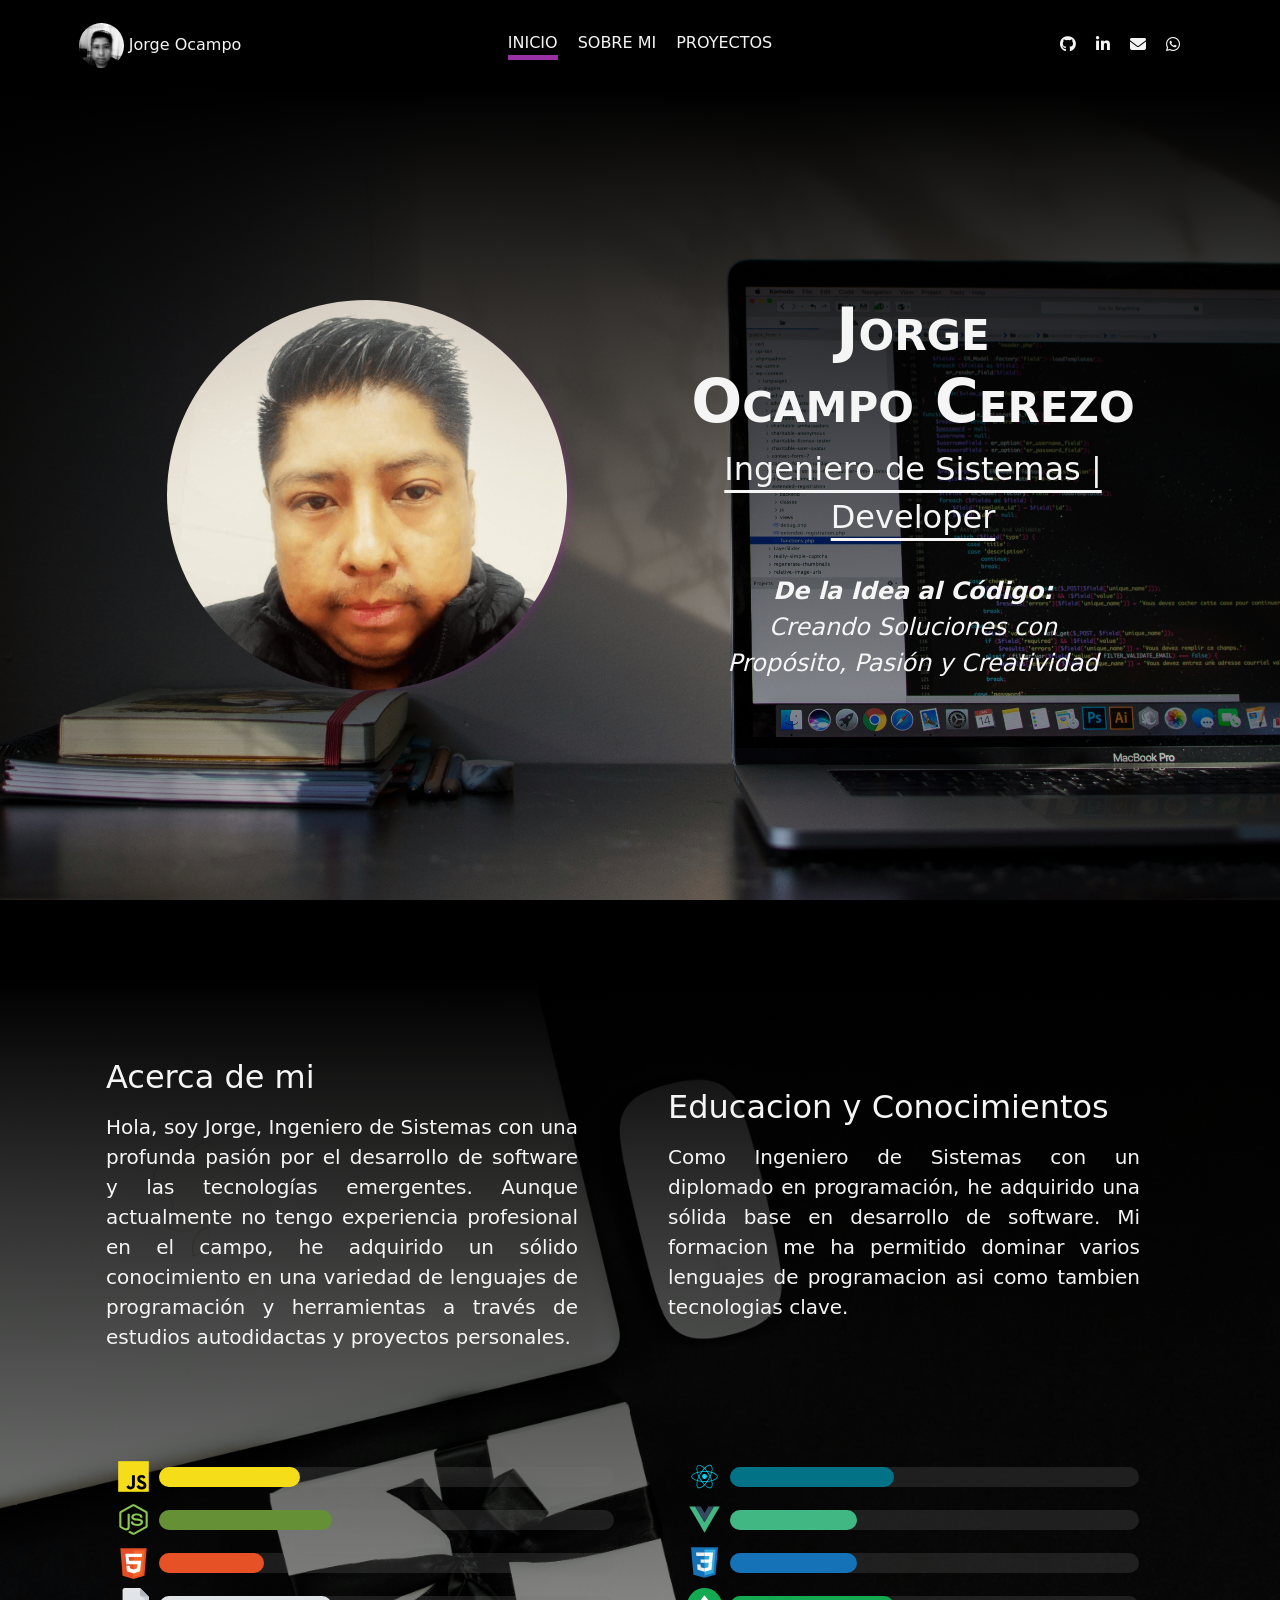
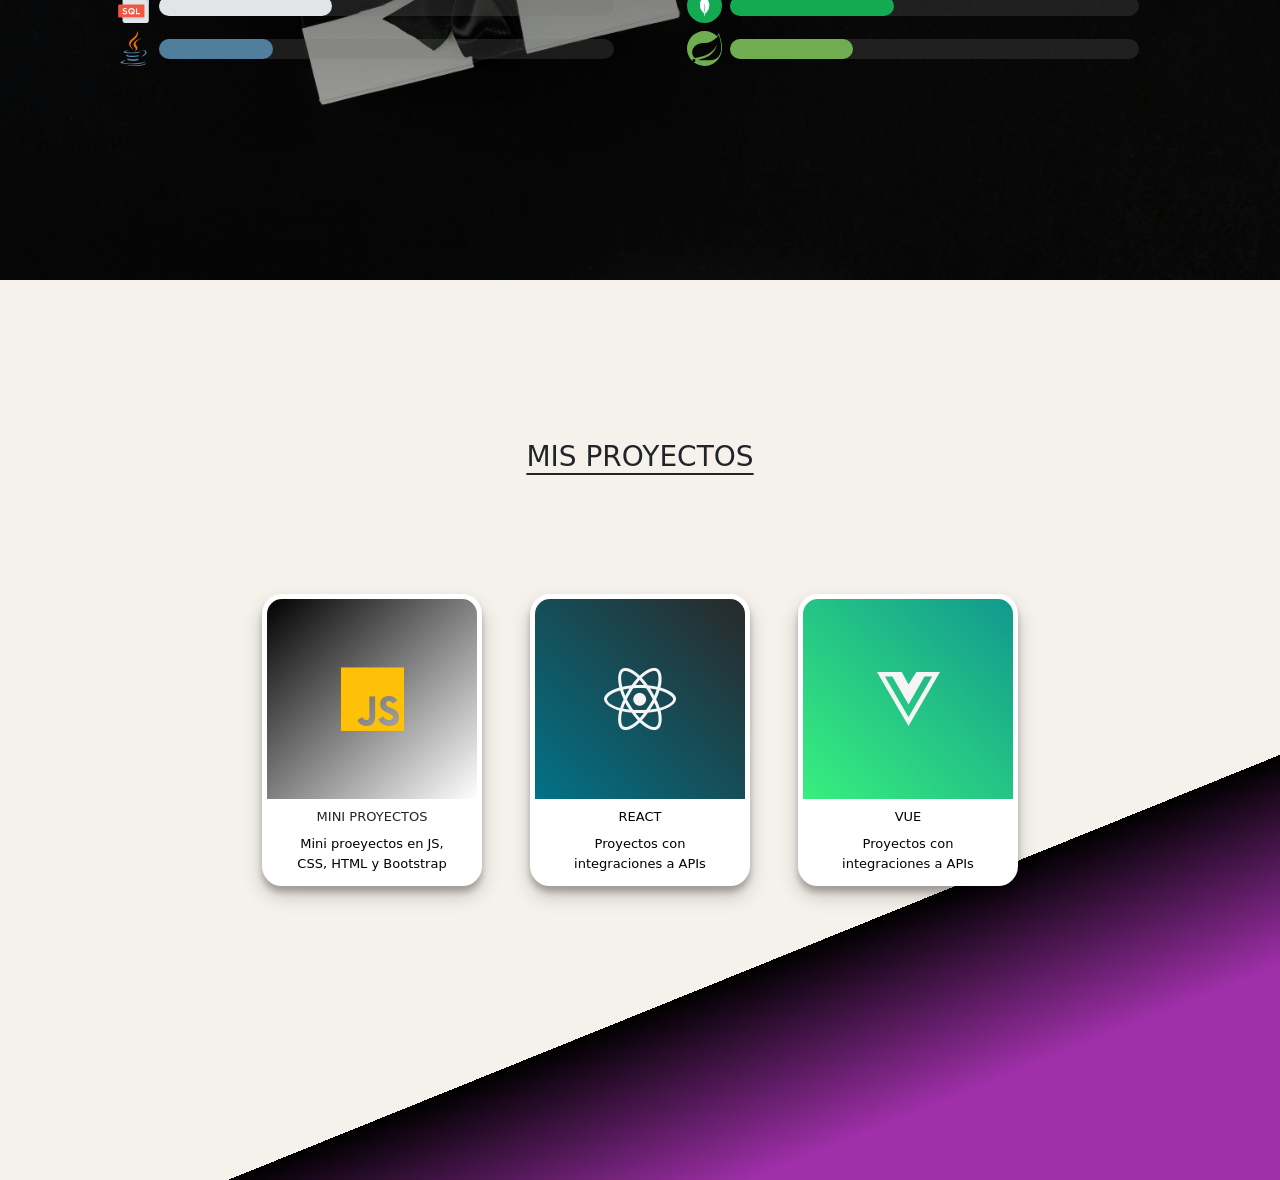
==== commit b40fff96: "agregado cards a proyectos" ====
--- a/index.html
+++ b/index.html
@@ -22,7 +22,7 @@
   </head>
 
   <body>
-    <header class="h-10 bg-black d-flex" id="header">
+    <header class="h-10 bg-black d-flex " id="header">
       <div class="menu">
         <label class="logo" for="btn-menu">
           <i class="icon-hover fa-solid fa-bars fa-2x"></i>
@@ -31,7 +31,7 @@
       <div class="col-3 d-flex flex-custom-mid profileMenu">
         <a class="navbar-brand" href="#">
           <img
-            src="/assets/img/perfil.png"
+            src="assets/img/perfil.png"
             alt="Bootstrap"
             width="45"
             class="rounded-circle"
@@ -105,11 +105,12 @@
       <div class="m-auto container px-4" id="section-1-home">
         <div class="col d-flex justify-content-center" id="home-img">
           <img
-            src="/assets/img/perfil.png"
+            src="assets/img/mi2.png"
             alt=""
             id="img-profile"
-            width="400px"
-            class="rounded-circle border-warning-subtle"
+            width="400"
+            height="400"
+            class="rounded-circle border-warning-subtle img-fluid"
           />
         </div>
         <div class="col" id="detail-profile">
@@ -310,434 +311,250 @@
     </section>
 
     <section id="proyects" class="section-3">
-      <div class="d-flex justify-content-center">
-        <div class="col-10 pt-5 mt-3 mb-4">
-          <h3 class="card-title text-center mt-5 title-custom">
+      <div class="py-5 mb-5 bg-light-custom ">
+        <div class="pt-5 mt-3 mb-4">
+          <h3 class=" text-center mt-5 title-custom text-dark">
             Mis proyectos
           </h3>
         </div>
       </div>
-      <div
-        class="container h-75 d-flex flex-wrap gap-5 justify-content-around align-items-center"
-      >
-        <div class="row w-100">
-          <div class="accordion" id="accordionExample">
-            <div class="accordion-item bg-dark-custom">
-              <h2 class="accordion-header">
-                <button
-                  class="accordion-button bg-dark-custom collapsed"
-                  type="button"
-                  data-bs-toggle="collapse"
-                  data-bs-target="#collapseOne"
-                  aria-expanded="false"
-                  aria-controls="collapseOne"
-                >
-                  <p
-                    class="text-center w-100 pt-2 custom-title-button-accrodion"
-                  >
-                    Mini Proyectos
+      <div class="  d-flex justify-content-center bg-section-3 align-items-center   "> 
+        <div class="d-flex align-items-center gap-5 h-100 justify-content-evenly ">
+          <div class="card-wrap position-relative" data-bs-toggle="modal" data-bs-target="#modalJS">
+            <div class="card-header one">
+              <i class="fa-brands fa-js text-warning "></i>
+            </div>
+            <div class="card-content">
+              <h1 class="card-title text-dark ">Mini proyectos</h1>
+              <p class="card-text mb-2">Mini proeyectos en JS, CSS, HTML y Bootstrap</p>
+           </div>
+           <div class="abs-custom d-flex justify-content-center align-items-center">
+              <div class="">
+                Abrir
+              </div>
+           </div>
+          </div>
+          <!-- modal JS -->
+          <div class="modal fade" id="modalJS" tabindex="-1" aria-labelledby="exampleModalLabel" aria-hidden="true">
+            <div class="modal-dialog modal-dialog-centered  modal-dialog-scrollable modal-dialog modal-xl">
+              <div class="modal-content bg-dark-custom">
+                
+                <div class="modal-body">
+                  <h1 class="text-center fs-4"> Mis proyectos en JS</h1>
+                  <p class="my-3 text-center">
+                    Este repositorio contiene una serie de mini proyectos desarrollados para mi aprendizaje en desarrollo web, utilizando tecnologías como HTML, CSS, JavaScript y Bootstrap. A continuación, se describen brevemente algunos de los proyectos incluidos.
                   </p>
-                </button>
-              </h2>
-              <div
-                id="collapseOne"
-                class="accordion-collapse collapse"
-                data-bs-parent="#accordionExample"
-              >
-                <div class="accordion-body">
-                  <div class="card bg-dark-custom">
-                    <div class="card-body bg-dark-custom">
-                      <strong>Resumen de Mini Proyectos:</strong>
-                      Este repositorio contiene una colección de mini proyectos
-                      desarrollados como parte de mi aprendizaje y práctica en
-                      desarrollo web. Cada proyecto aborda un aspecto específico
-                      de tecnologías como HTML, CSS, JavaScript, Bootstrap, y
-                      más. A continuación, se ofrece una breve descripción de
-                      algunos de los proyectos incluidos:
-
-                      <ul>
-                        <li>
-                          <strong>Netflix Clon 1:</strong> Réplica de la
-                          pantalla de inicio de Netflix.
-                        </li>
-                        <li>
-                          <strong>Login - Blog:</strong> Aplicación simple de un
-                          login/registro de usuarios, ademas de contener una
-                          seccion un CRUD de comentarios
-                        </li>
-                        <li>
-                          <strong>KFC - Clon:</strong> Réplica de la pantalla de
-                          inicio de KFC.
-                        </li>
-                        <li>
-                          <strong>App de clientes :</strong> Una aplicacion de
-                          gestion de clientes.
-                        </li>
-                        <li>
-                          <strong>Juego de adivinanza:</strong> Un juego de
-                          adivina el numero.
-                        </li>
-                        <li>
-                          <strong>Menu Responsivo:</strong> Un menu responsivo
-                          con CSS.
-                        </li>
-                        <li>
-                          <strong>Netflix Clon 2:</strong> Réplica de la
-                          pantalla de inicio de Netflix.
-                        </li>
-                        <li>
-                          <strong>To Do List:</strong> Una aplicacion para
-                          gestionar tarea.
-                        </li>
-                        <li>
-                          <strong>Clon Youtube:</strong> Replica de la pagina de
-                          youtube con CSS y HTML.
-                        </li>
-                        <li>
-                          <strong>Juego busqueda del tesoro:</strong> Juego de
-                          busqueda del tesoro.
-                        </li>
-                        <li>
-                          <strong>Juego Black Jack:</strong> Juego de mesa Black
-                          Jack.
-                        </li>
-                      </ul>
-
-                      Cada proyecto está diseñado para reforzar conceptos clave
-                      y demostrar habilidades prácticas en diferentes áreas del
-                      desarrollo web.
-                    </div>
-                    <div class="card-footer">
-                      <div
-                        class="d-flex justify-content-between align-items-center"
-                      >
-                        <div class="d-flex align-items-center">
-                          <strong>Repositorio:</strong>
-                          <a
-                            class="fs-3 hoverlink"
-                            onclick="goToPage('https://github.com/jorgeocampoc/mini-proyectos.git')"
-                            ><i class="ms-3 fa-brands fa-github"></i
-                          ></a>
-                        </div>
-                        <div class="d-flex align-items-center">
-                          <strong>Ir a pagina:</strong>
-                          <a
-                            class="fs-4 hoverlink"
-                            href="https://jorgeocampoc.github.io/mini-proyectos/"
-                            target="_blank"
-                            ><i
-                              class="ms-3 fa-solid fa-up-right-from-square"
-                            ></i
-                          ></a>
-                        </div>
-                      </div>
-                    </div>
+                  <div class="d-flex mt-4 py-4 flex-wrap justify-content-center gap-4 align-items-center" >
+                    <div class="col-5 ">
+                      <div class="card bg-custom-ligth " style="max-width: 540px;">
+                        <div class="row g-0 ">
+                          <div class="col-md-4 d-flex flex-column justify-content-center ">
+                              <img src="assets/img/mini.jpg" class="img-fluid h-100 rounded-start" >
+                          </div>
+                          <div class="col-md-8">
+                            <div class="card-body">
+                              <h5 class="card-title">Mini proyectos</h5>
+                              <p class="card-text">Pequeños proyectos en JavaScript, CSS, HTML y Bootstrap, desarrollados como base para mi aprendizaje y práctica en desarrollo web..</p>
+                              <div class="d-flex justify-content-between">
+                                <div class="ms-2 border border-2 rounded-circle shadow my-auto cursor hover-custom">
+                                  <a href="https://github.com/jorgeocampoc/mini-proyectos.git" target="_blank">
+                                    <i class="fa-brands fs-3 fa-github text-dark"></i>
+                                  </a>
+                                </div>
+                                <div>
+                                  <a href="https://jorgeocampoc.github.io/mini-proyectos/" target="_blank">
+                                    <button class="btn btn-violet rounded-5 shadow">
+                                      Visitar pagina
+                                    </button>
+                                  </a>
+                                </div>
+                              </div>
+                            </div>
+                          </div>
+                        </div>
+                      </div>
+                    </div>
+                    <div class="col-5 ">
+                      <div class="card bg-custom-ligth " style="max-width: 540px;">
+                        <div class="row g-0 ">
+                          <div class="col-md-4 d-flex flex-column justify-content-center ">
+                              <img src="assets/img/rick2.jpg" class="img-fluid h-100 rounded-start" >
+                          </div>
+                          <div class="col-md-8">
+                            <div class="card-body">
+                              <h5 class="card-title">Rick and Morthy</h5>
+                              <p class="card-text">Integre la API de Rick and Morthy en Vue para mostrar información actualizada de personajes y capitulos.</p>
+                              <div class="d-flex justify-content-between">
+                                <div class="ms-2 border border-2 rounded-circle shadow my-auto cursor hover-custom">
+                                  <a href="https://github.com/jorgeocampoc/Rick_and_morty_with_JS" target="_blank">
+                                    <i class="fa-brands fs-3 fa-github text-dark"></i>
+                                  </a>
+                                </div>
+                                <div>
+                                  <a href="https://jorgeocampoc.github.io/Rick_and_morty_with_JS/" target="_blank">
+                                    <button class="btn btn-violet rounded-5 shadow">
+                                      Visitar pagina
+                                    </button>
+                                  </a>
+                                </div>
+                              </div>
+                            </div>
+                          </div>
+                        </div>
+                      </div>
+                    </div>
+                    
                   </div>
                 </div>
               </div>
             </div>
-            <div class="accordion-item bg-dark-custom">
-              <h2 class="accordion-header">
-                <button
-                  class="accordion-button collapsed bg-dark-custom"
-                  type="button"
-                  data-bs-toggle="collapse"
-                  data-bs-target="#collapseTwo"
-                  aria-expanded="false"
-                  aria-controls="collapseTwo"
-                >
-                  <p
-                    class="text-center w-100 pt-2 custom-title-button-accrodion"
-                  >
-                    Proyectos con APIs
+          </div>
+
+          <div class="card-wrap position-relative" data-bs-toggle="modal" data-bs-target="#exampleModal">
+            <div class="card-header two">
+              <i class="fa-brands fa-react"></i>
+            </div>
+            <div class="card-content">
+              <h1 class="card-title">React</h1>
+              <p class="card-text mb-2">Proyectos con integraciones a APIs</p>
+           </div>
+           <div class="abs-custom d-flex justify-content-center align-items-center">
+            <div class="">
+              Abrir
+            </div>
+         </div>
+          </div>
+          <!-- modal Js -->
+           
+
+          <!-- modal react -->
+          <div class="modal fade" id="exampleModal" tabindex="-1" aria-labelledby="exampleModalLabel" aria-hidden="true">
+            <div class="modal-dialog modal-dialog-centered  modal-dialog-scrollable modal-dialog modal-xl">
+              <div class="modal-content bg-dark-custom">
+                
+                <div class="modal-body">
+                  <h1 class="text-center fs-4"> Mis proyectos en React</h1>
+                  <p class="my-3 text-center">
+                    Desarrollo proyectos en React consumiendo APIs para mostrar datos en tiempo real. 
                   </p>
-                </button>
-              </h2>
-              <div
-                id="collapseTwo"
-                class="accordion-collapse collapse"
-                data-bs-parent="#accordionExample"
-              >
-                <div class="accordion-body">
-                  <div class="card bg-dark-custom mb-3">
-                    <div class="card-body bg-dark-custom">
-                      <p class="text-center">
-                        <strong>Rick and Morty</strong>
-                        <i class="fa-brands fa-js text-warning"></i>
-                      </p>
-                      En esta sección, he integrado la API de Rick and Morty
-                      para mostrar información dinámica sobre los personajes de
-                      la popular serie. Utilizando tecnologías como JavaScript
-                      para el consumo de la API REST para obtener datos en
-                      tiempo real y presentarlos de manera interactiva. Los
-                      usuarios pueden explorar personajes, ver detalles
-                      específicos y navegar por la serie, todo con una interfaz
-                      amigable y responsiva
-
-                      <div class="card-footer">
-                        <div
-                          class="d-flex justify-content-between align-items-center"
-                        >
-                          <div class="d-flex align-items-center">
-                            <strong>Repositorio:</strong>
-                            <a
-                              class="fs-3 hoverlink"
-                              onclick="goToPage('https://github.com/jorgeocampoc/Rick_and_morty_with_JS')"
-                            >
-                              <i class="ms-3 fa-brands fa-github"></i>
-                            </a>
-                          </div>
-                          <div class="d-flex align-items-center">
-                            <strong>Ir a pagina:</strong>
-                            <a
-                              class="fs-4"
-                              href="https://jorgeocampoc.github.io/Rick_and_morty_with_JS/"
-                              target="_blank"
-                              ><i
-                                class="ms-3 fa-solid fa-up-right-from-square"
-                              ></i
-                            ></a>
-                          </div>
-                        </div>
-                      </div>
-                    </div>
-                  </div>
-                  <div class="card bg-dark-custom mb-3">
-                    <div class="card-body bg-dark-custom fs-6">
-                      <p class="text-center">
-                        <strong>Marvel && Rick and Morty</strong>
-                        <i class="fa-brands fa-react text-info"></i>
-                      </p>
-                      En esta sección, he integrado las APIs Marvel y Rick and
-                      Morty para mostrar información dinámica sobre los
-                      personajes. Utilizando React para el consumo de la API
-                      REST para obtener datos en tiempo real y presentarlos de
-                      manera interactiva.
-
-                      <div class="card-footer">
-                        <div
-                          class="d-flex justify-content-between align-items-center"
-                        >
-                          <div class="d-flex align-items-center">
-                            <strong>Repositorio:</strong>
-                            <a
-                              class="fs-3 hoverlink"
-                              onclick="goToPage('https://github.com/jorgeocampoc/Rick_and_morty_with_JS')"
-                              ><i class="ms-3 fa-brands fa-github"></i
-                            ></a>
-                          </div>
-                          <div class="d-flex align-items-center">
-                            <strong>Ir a pagina:</strong>
-                            <a
-                              class="fs-4"
-                              href="https://marvel-rick-and-morthy.vercel.app/"
-                              target="_blank"
-                              ><i
-                                class="ms-3 fa-solid fa-up-right-from-square"
-                              ></i
-                            ></a>
-                          </div>
-                        </div>
-                      </div>
-                    </div>
-                  </div>
-                  <div class="card bg-dark-custom mb-3">
-                    <div class="card-body bg-dark-custom fs-6">
-                      <p class="text-center">
-                        <strong>Heroes App</strong>
-                        <i class="fa-brands fa-react text-info"></i>
-                      </p>
-                      En esta sección, he desarrollado Heroes App, una
-                      aplicación que muestra información sobre héroes de Marvel
-                      y DC. En lugar de consumir datos desde una API REST, he
-                      utilizado un archivo local en formato JSON que simula una
-                      API. Usando React, gestiono y presento la información de
-                      manera interactiva, permitiendo explorar detalles de cada
-                      héroe de forma dinámica.
-
-                      <div class="card-footer">
-                        <div
-                          class="d-flex justify-content-between align-items-center"
-                        >
-                          <div class="d-flex align-items-center">
-                            <strong>Repositorio:</strong>
-                            <a
-                              class="fs-3 hoverlink"
-                              onclick="goToPage('https://https://heroes-app-react-dist.vercel.app/marvel')"
-                              ><i class="ms-3 fa-brands fa-github"></i
-                            ></a>
-                          </div>
-                          <div class="d-flex align-items-center">
-                            <strong>Ir a pagina:</strong>
-                            <a
-                              class="fs-4"
-                              href="https://heroes-app-react-dist.vercel.app/"
-                              target="_blank"
-                              ><i
-                                class="ms-3 fa-solid fa-up-right-from-square"
-                              ></i
-                            ></a>
-                          </div>
-                        </div>
-                      </div>
-                    </div>
-                  </div>
-                  <div class="card bg-dark-custom mb-3">
-                    <div class="card-body bg-dark-custom fs-6">
-                      <p class="text-center">
-                        <strong>Cinema Scope</strong>
-                        <i class="fa-brands fa-react text-info"></i>
-                      </p>
-                      En esta sección, he desarrollado Heroes App, una
-                      aplicación que muestra información sobre héroes de Marvel
-                      y DC. Para obtener los datos, consumo la API de The Movie
-                      DB utilizando React. La aplicación presenta la información
-                      de manera interactiva, permitiendo explorar detalles de
-                      cada héroe de forma dinámica y actualizada en tiempo real.
-
-                      <div class="card-footer">
-                        <div
-                          class="d-flex justify-content-between align-items-center"
-                        >
-                          <div class="d-flex align-items-center">
-                            <strong>Repositorio:</strong>
-                            <a
-                              class="fs-3 hoverlink"
-                              onclick="goToPage('https://github.com/jorgeocampoc/Cinema-Scope-Dist')"
-                              ><i class="ms-3 fa-brands fa-github"></i
-                            ></a>
-                          </div>
-                          <div class="d-flex align-items-center">
-                            <strong>Ir a pagina:</strong>
-                            <a
-                              class="fs-4"
-                              href="https://cinema-scope-dist.vercel.app/"
-                              target="_blank"
-                              ><i
-                                class="ms-3 fa-solid fa-up-right-from-square"
-                              ></i
-                            ></a>
-                          </div>
-                        </div>
-                      </div>
-                    </div>
-                  </div>
-                  <div class="card bg-dark-custom mb-3">
-                    <div class="card-body bg-dark-custom fs-6">
-                      <p class="text-center">
-                        <strong>GIFT APP</strong>
-                        <i class="fa-brands fa-react text-info"></i>
-                      </p>
-                      En esta sección, he integrado la API de GIPHY para mostrar
-                      imágenes GIF dinámicas. Utilizando React para el consumo
-                      de la API REST, obtengo datos en tiempo real y los
-                      presento de manera interactiva, permitiendo a los usuarios
-                      buscar y ver GIFs relacionados con sus intereses.
-
-                      <div class="card-footer">
-                        <div
-                          class="d-flex justify-content-between align-items-center"
-                        >
-                          <div class="d-flex align-items-center">
-                            <strong>Repositorio:</strong>
-                            <a
-                              class="fs-3 hoverlink"
-                              onclick="goToPage('https://github.com/jorgeocampoc/GIFT-APP---DIST')"
-                              ><i class="ms-3 fa-brands fa-github"></i
-                            ></a>
-                          </div>
-                          <div class="d-flex align-items-center">
-                            <strong>Ir a pagina:</strong>
-                            <a
-                              class="fs-4"
-                              href="https://gift-app-dist.vercel.app/"
-                              target="_blank"
-                              ><i
-                                class="ms-3 fa-solid fa-up-right-from-square"
-                              ></i
-                            ></a>
-                          </div>
-                        </div>
-                      </div>
-                    </div>
-                  </div>
-                  <div class="card bg-dark-custom mb-3">
-                    <div class="card-body bg-dark-custom fs-6">
-                      <p class="text-center">
-                        <strong>PokeApi</strong>
-                        <i class="fa-brands fa-vuejs text-success"></i>
-                      </p>
-                      En esta sección, he integrado la PokeAPI para mostrar
-                      información dinámica sobre Pokémon. Utilizando Vue para el
-                      consumo de la API REST, obtengo datos en tiempo real sobre
-                      diferentes Pokémon y los presento de manera interactiva,
-                      permitiendo a los usuarios buscar y ver detalles sobre los
-                      Pokémon relacionados con sus intereses.
-
-                      <div class="card-footer">
-                        <div
-                          class="d-flex justify-content-between align-items-center"
-                        >
-                          <div class="d-flex align-items-center">
-                            <strong>Repositorio:</strong>
-                            <a
-                              class="fs-3 hoverlink"
-                              onclick="goToPage('https://github.com/jorgeocampoc/PokemonApi-.git')"
-                              ><i class="ms-3 fa-brands fa-github"></i
-                            ></a>
-                          </div>
-                          <div class="d-flex align-items-center">
-                            <strong>Ir a pagina:</strong>
-                            <a
-                              class="fs-4"
-                              href="https://pokemon-api-hazel-three.vercel.app/#/"
-                              target="_blank"
-                              ><i
-                                class="ms-3 fa-solid fa-up-right-from-square"
-                              ></i
-                            ></a>
-                          </div>
-                        </div>
-                      </div>
-                    </div>
-                  </div>
-                  <div class="card bg-dark-custom mb-3">
-                    <div class="card-body bg-dark-custom fs-6">
-                      <p class="text-center">
-                        <strong>Star wars API</strong>
-                        <i class="fa-brands fa-vuejs text-success"></i>
-                      </p>
-                      En esta sección, he integrado la Star Wars API (SWAPI)
-                      para mostrar información dinámica sobre el universo de
-                      Star Wars. Utilizando Vue para el consumo de la API REST,
-                      obtengo datos en tiempo real sobre personajes, películas,
-                      naves y más. Los presento de manera interactiva,
-                      permitiendo a los usuarios explorar y descubrir detalles
-                      sobre sus personajes y elementos favoritos de la saga.
-
-                      <div class="card-footer">
-                        <div
-                          class="d-flex justify-content-between align-items-center"
-                        >
-                          <div class="d-flex align-items-center">
-                            <strong>Repositorio:</strong>
-                            <a
-                              class="fs-3 hoverlink"
-                              onclick="goToPage('https://github.com/jorgeocampoc/Star-Wars-API-dist.git')"
-                            >
-                              <i class="ms-3 fa-brands fa-github"></i
-                            ></a>
-                          </div>
-                          <div class="d-flex align-items-center">
-                            <strong>Ir a pagina:</strong>
-                            <a
-                              class="fs-4"
-                              href="https://star-wars-api-three.vercel.app/"
-                              target="_blank"
-                              ><i
-                                class="ms-3 fa-solid fa-up-right-from-square"
-                              ></i
-                            ></a>
+                  <div class="d-flex mt-4 py-4 flex-wrap justify-content-center gap-4 align-items-center" >
+                    <div class="col-5 ">
+                      <div class="card bg-custom-ligth " style="max-width: 540px;">
+                        <div class="row g-0 ">
+                          <div class="col-md-4 d-flex flex-column justify-content-center ">
+                            <div class="h-50">
+                              <img src="assets/img/marvel.jpg" class="img-fluid h-100 rounded-start" >
+                            </div>
+                            <div class="h-50">
+                              <img src="assets/img/rick.png" class="img-fluid rounded-start h-100" alt="..." >
+                            </div>
+                          </div>
+                          <div class="col-md-8">
+                            <div class="card-body">
+                              <h5 class="card-title">Marvel && Rick and Morthy</h5>
+                              <p class="card-text">En esta sección, consumo las APIs de Marvel y Rick and Morty en React para mostrar personajes de forma dinámica e interactiva.</p>
+                              <div class="d-flex justify-content-between">
+                                <div class="ms-2 border border-2 rounded-circle shadow my-auto cursor hover-custom">
+                                  <a href="https://github.com/jorgeocampoc/Marvel-RickAndMorthy" target="_blank">
+                                    <i class="fa-brands fs-3 fa-github text-dark"></i>
+                                  </a>
+                                </div>
+                                <div>
+                                  <a href="https://marvel-rick-and-morthy.vercel.app/" target="_blank">
+                                    <button class="btn btn-violet rounded-5 shadow">
+                                      Visitar pagina
+                                    </button>
+                                  </a>
+                                </div>
+                              </div>
+                            </div>
+                          </div>
+                        </div>
+                      </div>
+                    </div>
+                    <div class="col-5 ">
+                      <div class="card bg-custom-ligth " style="max-width: 540px;">
+                        <div class="row g-0 ">
+                          <div class="col-md-4 d-flex flex-column justify-content-center ">
+                              <img src="assets/img/dc.jpg" class="img-fluid h-100 rounded-start" >
+                          </div>
+                          <div class="col-md-8">
+                            <div class="card-body">
+                              <h5 class="card-title">Heroes App</h5>
+                              <p class="card-text">Aplicación en React que muestra información de héroes de Marvel y DC usando un archivo JSON local simulado como API.</p>
+                              <div class="d-flex justify-content-between">
+                                <div class="ms-2 border border-2 rounded-circle shadow my-auto cursor hover-custom">
+                                  <a href="https://github.com/jorgeocampoc/Heroes-App-React-Dist" target="_blank">
+                                    <i class="fa-brands fs-3 fa-github text-dark"></i>
+                                  </a>
+                                </div>
+                                <div>
+                                  <a href="https://heroes-app-react-dist.vercel.app/" target="_blank">
+                                    <button class="btn btn-violet rounded-5 shadow">
+                                      Visitar pagina
+                                    </button>
+                                  </a>
+                                </div>
+                              </div>
+                            </div>
+                          </div>
+                        </div>
+                      </div>
+                    </div>
+                    <div class="col-5 ">
+                      <div class="card bg-custom-ligth " style="max-width: 540px;">
+                        <div class="row g-0 ">
+                          <div class="col-md-4 d-flex flex-column justify-content-center ">
+                              <img src="assets/img/movie.jpg" class="img-fluid h-100 rounded-start" >
+                          </div>
+                          <div class="col-md-8">
+                            <div class="card-body">
+                              <h5 class="card-title">Cinema Scope</h5>
+                              <p class="card-text">Consumo la API de The Movie DB en React para mostrar información actualizada de películas y personajes de manera dinámica e interactiva.</p>
+                              <div class="d-flex justify-content-between">
+                                <div class="ms-2 border border-2 rounded-circle shadow my-auto cursor hover-custom">
+                                  <a href="https://github.com/jorgeocampoc/Cinema-Scope-Dist" target="_blank">
+                                    <i class="fa-brands fs-3 fa-github text-dark"></i>
+                                  </a>
+                                </div>
+                                <div>
+                                  <a href="https://cinema-scope-dist.vercel.app/" target="_blank">
+                                    <button class="btn btn-violet rounded-5 shadow">
+                                      Visitar pagina
+                                    </button>
+                                  </a>
+                                </div>
+                              </div>
+                            </div>
+                          </div>
+                        </div>
+                      </div>
+                    </div>
+                    <div class="col-5 ">
+                      <div class="card bg-custom-ligth " style="max-width: 540px;">
+                        <div class="row g-0 ">
+                          <div class="col-md-4 d-flex flex-column justify-content-center ">
+                              <img src="assets/img/gift.jpg" class="img-fluid h-100 rounded-start" >
+                          </div>
+                          <div class="col-md-8">
+                            <div class="card-body">
+                              <h5 class="card-title">GIFT APP</h5>
+                              <p class="card-text">He integrado la API de GIPHY en React para mostrar GIFs dinámicos, permitiendo a los usuarios buscar y ver imágenes en tiempo real.</p>
+                              <div class="d-flex justify-content-between">
+                                <div class="ms-2 border border-2 rounded-circle shadow my-auto cursor hover-custom">
+                                  <a href="https://github.com/jorgeocampoc/GIFT-APP---DIST" target="_blank">
+                                    <i class="fa-brands fs-3 fa-github text-dark"></i>
+                                  </a>
+                                </div>
+                                <div>
+                                  <a href="https://gift-app-dist.vercel.app/" target="_blank">
+                                    <button class="btn btn-violet rounded-5 shadow">
+                                      Visitar pagina
+                                    </button>
+                                  </a>
+                                </div>
+                              </div>
+                            </div>
                           </div>
                         </div>
                       </div>
@@ -746,80 +563,145 @@
                 </div>
               </div>
             </div>
-            <div class="accordion-item bg-dark-custom">
-              <h2 class="accordion-header">
-                <button
-                  class="accordion-button collapsed bg-dark-custom"
-                  type="button"
-                  data-bs-toggle="collapse"
-                  data-bs-target="#collapseThree"
-                  aria-expanded="false"
-                  aria-controls="collapseThree"
-                >
-                  <p
-                    class="text-center w-100 pt-2 custom-title-button-accrodion"
-                  >
-                    Proyectos Personales y Colaborativos
+          </div>
+          
+          <div class="card-wrap position-relative" data-bs-toggle="modal" data-bs-target="#vueModal " > 
+            <div class="card-header four">
+              <i class="fa-brands fa-vuejs"></i>
+            </div>
+            <div class="card-content">
+              <h1 class="card-title">Vue</h1>
+              <p class="card-text mb-2">Proyectos con integraciones a APIs</p>
+           </div>
+           <div class="abs-custom d-flex justify-content-center align-items-center">
+            <div class="">
+              Abrir
+            </div>
+         </div>
+          </div>
+          <!-- modal Vue -->
+          <div class="modal fade" id="vueModal" tabindex="-1" aria-labelledby="vueModal" aria-hidden="true">
+            <div class="modal-dialog modal-dialog-centered  modal-dialog-scrollable modal-dialog modal-xl">
+              <div class="modal-content bg-dark-custom">
+                
+                <div class="modal-body">
+                  <h1 class="text-center fs-4"> Mis proyectos en Vue</h1>
+                  <p class="my-3 text-center">
+                    Desarrollo proyectos en Vue consumiendo APIs para mostrar datos en tiempo real. 
                   </p>
-                </button>
-              </h2>
-              <div
-                id="collapseThree"
-                class="accordion-collapse collapse"
-                data-bs-parent="#accordionExample"
-              >
-                <div class="accordion-body">
-                  <div class="card bg-dark-custom mb-3">
-                    <div class="card-body bg-dark-custom fs-6">
-                      <p class="text-center">
-                        <strong>Slice Token 2.0</strong>
-                        <i class="fa-brands fa-vuejs text-success"></i>
-                        <i class="fa-brands fa-node-js text-warning"></i>
-                      </p>
-                      En esta sección, he integrado una API de inversiones para
-                      mostrar información dinámica sobre oportunidades y
-                      talentos. Este proyecto fue desarrollado durante el
-                      bootcamp de
-                      <strong
-                        ><a href="https://www.hamiloes.cool/" target="_blank"
-                          >Hamilo</a
-                        ></strong
-                      >, trabajando en equipo con un grupo de desarrolladores.
-                      Utilizamos Vue.js para el frontend y Node.js para el
-                      backend, permitiendo la obtención de datos en tiempo real
-                      relacionados con proyectos de inversión, perfiles de
-                      talento, empresas y más. La interfaz fue diseñada para ser
-                      altamente interactiva, brindando a los usuarios la
-                      posibilidad de explorar y descubrir información detallada
-                      sobre las oportunidades de inversión y los perfiles de
-                      talento más relevantes. Esta solución facilita la toma de
-                      decisiones estratégicas, impulsando el proceso de
-                      inversión y crecimiento dentro de un entorno empresarial
-                      colaborativo y en constante evolución. empresarial.
-
-                      <div class="card-footer">
-                        <div
-                          class="d-flex justify-content-between align-items-center"
-                        >
-                          <div class="d-flex align-items-center">
-                            <strong>Repositorio:</strong>
-                            <a
-                              class="fs-3 hoverlink"
-                              onclick="goToPage('https://github.com/jorgeocampoc/jorgeocampoc.github.io.git')"
-                            >
-                              <i class="ms-3 fa-brands fa-github"></i
-                            ></a>
-                          </div>
-                          <div class="d-flex align-items-center">
-                            <strong>Ir a pagina:</strong>
-                            <a
-                              class="fs-4"
-                              href="https://inversioens-dist-vue.vercel.app"
-                              target="_blank"
-                              ><i
-                                class="ms-3 fa-solid fa-up-right-from-square"
-                              ></i
-                            ></a>
+                  <div class="d-flex mt-4 py-4 flex-wrap justify-content-center gap-4 align-items-center" >
+                    <div class="col-5 ">
+                      <div class="card bg-custom-ligth " style="max-width: 540px;">
+                        <div class="row g-0 ">
+                          <div class="col-md-4 d-flex flex-column justify-content-center ">
+                              <img src="assets/img/pokemon.png" class="img-fluid h-100 rounded-start" >
+                          </div>
+                          <div class="col-md-8">
+                            <div class="card-body">
+                              <h5 class="card-title">PokeApi</h5>
+                              <p class="card-text">Consumo la API Pokemon en Vue para mostrar información actualizada de pokemons de manera dinámica e interactiva.</p>
+                              <div class="d-flex justify-content-between">
+                                <div class="ms-2 border border-2 rounded-circle shadow my-auto cursor hover-custom">
+                                  <a href="https://github.com/jorgeocampoc/PokemonApi-.git" target="_blank">
+                                    <i class="fa-brands fs-3 fa-github text-dark"></i>
+                                  </a>
+                                </div>
+                                <div>
+                                  <a href="https://pokemon-api-hazel-three.vercel.app" target="_blank">
+                                    <button class="btn btn-violet rounded-5 shadow">
+                                      Visitar pagina
+                                    </button>
+                                  </a>
+                                </div>
+                              </div>
+                            </div>
+                          </div>
+                        </div>
+                      </div>
+                    </div>
+                    <div class="col-5 ">
+                      <div class="card bg-custom-ligth " style="max-width: 540px;">
+                        <div class="row g-0 ">
+                          <div class="col-md-4 d-flex flex-column justify-content-center ">
+                              <img src="assets/img/starw.png" class="img-fluid h-100 rounded-start" >
+                          </div>
+                          <div class="col-md-8">
+                            <div class="card-body">
+                              <h5 class="card-title">Star wars API</h5>
+                              <p class="card-text">He integrado la API de Star Wars en Vue para mostrar información actualizada de personajes y peliculas de manera dinámica e interactiva.</p>
+                              <div class="d-flex justify-content-between">
+                                <div class="ms-2 border border-2 rounded-circle shadow my-auto cursor hover-custom">
+                                  <a href="https://github.com/jorgeocampoc/Star-Wars-API-dist.git" target="_blank">
+                                    <i class="fa-brands fs-3 fa-github text-dark"></i>
+                                  </a>
+                                </div>
+                                <div>
+                                  <a href="https://star-wars-api-three.vercel.app/" target="_blank">
+                                    <button class="btn btn-violet rounded-5 shadow">
+                                      Visitar pagina
+                                    </button>
+                                  </a>
+                                </div>
+                              </div>
+                            </div>
+                          </div>
+                        </div>
+                      </div>
+                    </div>
+                    <div class="col-5 ">
+                      <div class="card bg-custom-ligth " style="max-width: 540px;">
+                        <div class="row g-0 ">
+                          <div class="col-md-4 d-flex flex-column justify-content-center ">
+                              <img src="https://img.freepik.com/vector-premium/plantilla-vector-icono-logotipo-burbuja-conversacion-chat-aplicacion-purpura_672224-591.jpg?w=740" class="img-fluid h-100 rounded-start" >
+                          </div>
+                          <div class="col-md-8">
+                            <div class="card-body">
+                              <h5 class="card-title">Simple Chat App</h5>
+                              <p class="card-text">He creado una app de chat en Vue con Firebase, permitiendo a los usuarios enviar y recibir mensajes en tiempo real.</p>
+                              <div class="d-flex justify-content-between">
+                                <div class="ms-2 border border-2 rounded-circle shadow my-auto cursor hover-custom">
+                                  <a href="https://github.com/jorgeocampoc/Simple-chat-App-Vue" target="_blank">
+                                    <i class="fa-brands fs-3 fa-github text-dark"></i>
+                                  </a>
+                                </div>
+                                <div>
+                                  <a href="https://simple-chat-app-vue.vercel.app/" target="_blank">
+                                    <button class="btn btn-violet rounded-5 shadow">
+                                      Visitar pagina
+                                    </button>
+                                  </a>
+                                </div>
+                              </div>
+                            </div>
+                          </div>
+                        </div>
+                      </div>
+                    </div>
+                    <div class="col-5 ">
+                      <div class="card bg-custom-ligth " style="max-width: 540px;">
+                        <div class="row g-0 ">
+                          <div class="col-md-4 d-flex flex-column justify-content-center ">
+                              <img src="assets/img/slice.png" class="img-fluid h-100 rounded-start" >
+                          </div>
+                          <div class="col-md-8">
+                            <div class="card-body">
+                              <h5 class="card-title">Slice Token</h5>
+                              <p class="card-text">Desarrollé una app en Vue.js y Node.js acerca de inversiones para explorar oportunidades, talentos y empresas en tiempo real.</p>
+                              <div class="d-flex justify-content-between">
+                                <div class="ms-2 border border-2 rounded-circle shadow my-auto cursor hover-custom">
+                                  <a href="https://github.com/jorgeocampoc/jorgeocampoc.github.io" target="_blank">
+                                    <i class="fa-brands fs-3 fa-github text-dark"></i>
+                                  </a>
+                                </div>
+                                <div>
+                                  <a href="https://inversioens-dist-vue.vercel.app/" target="_blank">
+                                    <button class="btn btn-violet rounded-5 shadow">
+                                      Visitar pagina
+                                    </button>
+                                  </a>
+                                </div>
+                              </div>
+                            </div>
                           </div>
                         </div>
                       </div>
@@ -828,106 +710,17 @@
                 </div>
               </div>
             </div>
-            <!-- <div class="accordion-item bg-dark-custom">
-            <h2 class="accordion-header">
-              <button class="accordion-button collapsed bg-dark-custom" type="button" data-bs-toggle="collapse"
-                data-bs-target="#collapseThree" aria-expanded="false" aria-controls="collapseThree">
-                <p class="text-center w-100 pt-2 custom-title-button-accrodion">Proyectos con React y Node</p>
-              </button>
-            </h2>
-            <div id="collapseThree" class="accordion-collapse collapse" data-bs-parent="#accordionExample">
-              <div class="accordion-body">
-                <div class="card bg-dark-custom"></div>
-                <div class="card-body bg-dark-custom">
-                  <strong>Resumen de Mini Proyectos:</strong>
-                  Este repositorio contiene una colección de mini proyectos desarrollados como parte de mi aprendizaje y
-                  práctica en
-                  desarrollo web. Cada proyecto aborda un aspecto específico de tecnologías como HTML, CSS, JavaScript,
-                  Bootstrap, y más.
-                  A continuación, se ofrece una breve descripción de algunos de los proyectos incluidos:
-
-                  <ul>
-                    <li><strong>Netflix Clone 1:</strong> Réplica de la pantalla de inicio de Netflix.</li>
-
-                  </ul>
-
-                  Cada proyecto está diseñado para reforzar conceptos clave y demostrar habilidades prácticas en
-                  diferentes áreas del
-                  desarrollo web.
-                </div>
-                <div class="card-footer">
-                  <div class="d-flex justify-content-between align-items-center">
-                    <div class="d-flex align-items-center">
-                      <strong>Repositorio:</strong> <a class="fs-3"
-                        href="https://github.com/jorgeocampoc/mini-proyectos.git"><i
-                          class=" ms-3  fa-brands fa-github"></i></a>
-                    </div>
-                    <div class="d-flex align-items-center">
-                      <strong>Ir a pagina:</strong> <a class="fs-4" href=""><i
-                          class="ms-3 fa-solid fa-up-right-from-square"></i></a>
-                    </div>
-                  </div>
-                </div>
-              </div>
-            </div>
-          </div> -->
-          </div>
+          </div>
+
+
+      
         </div>
+        
+        
       </div>
     </section>
-    <section class="section-4">
-      <!-- <div class="px-2 row h-50-about align-items-center about ">
-      <div class="col-10 pt-5 m-auto">
-        <h3 class="card-title text-center mt-5 title-custom ">Mis contactos</h3>
-      </div>
-      <div class="d-flex justify-content-center gap-5 mt-5">
-          <div class="card bg-dark-custom mb-3" style="min-width: 18rem;">
-            <div class="card-header m-auto fw-bold">GitHub</div>
-            <div class="card-body m-auto cursor">
-              <p class="card-text">
-                <a href="https://github.com/jorgeocampoc" target="_blank">
-                  <i class=" ms-3  fa-brands fa-github fs-3"></i> 
-                </a>
-              </p>
-            </div>
-          </div>
-          <div class="card bg-dark-custom mb-3" style="min-width: 18rem;">
-            <div class="card-header m-auto fw-bold">Linkedin</div>
-            <div class="card-body m-auto cursor">
-              <p class="card-text">
-                <a href="https://www.linkedin.com/in/jorge-ocampo-c" target="_blank">
-                  <i class="fa-brands fa-linkedin-in fs-3"></i>
-                </a>
-              </p>
-            </div>
-          </div>
-          <div class="card bg-dark-custom mb-3" style="min-width: 18rem;">
-            <div class="card-header m-auto fw-bold">Gmail</div>
-            <div class="card-body m-auto cursor">
-              <p class="card-text">
-                <a href="mailto:joryorch5000@gmail.com" target="_blank">
-                  <i class="fa-solid fa-envelope fs-3"></i>
-                </a>
-              </p>
-            </div>
-          </div>
-          <div class="card bg-dark-custom mb-3" style="min-width: 18rem;">
-            <div class="card-header m-auto fw-bold">Whatsapp</div>
-            <div class="card-body m-auto cursor">
-              <p class="card-text">
-                <a href="https://wa.me/+59176499207" target="_blank">
-                  <i class="fa-brands fa-whatsapp fs-3"></i>
-                </a>
-              </p>
-            </div>
-          </div>
-        
-  
-      </div>
-    </div> -->
-    </section>
-
-    <!-- <section id="services" class="section-4">Segunda sección (100vh)</section> -->
+
+
 
     <script src="app.js"></script>
     <script
--- a/sty.css
+++ b/sty.css
@@ -4,6 +4,17 @@
   --violet-opacity: rgba(190, 60, 202, 0.808);
   --violet-2: rgba(30, 6, 85, 0.719) ;
   --dark-opacity1:rgba(0, 0, 0, 0.808) ;
+  --yellow-js:#F5DE19 ;
+  --color-text: #616161;
+  --color-text-btn: #ffffff;
+  --card1-gradient-color1: #f12711;
+  --card1-gradient-color2: #f5af19;
+  --card2-gradient-color1: #7F00FF;
+  --card2-gradient-color2: #E100FF;
+  --card3-gradient-color1: #3f2b96;
+  --card3-gradient-color2: #a8c0ff;
+  --card4-gradient-color1: #11998e;
+  --card4-gradient-color2: #38ef7d;
 }
 body {
   margin: 0 ;
@@ -23,7 +34,7 @@
 
 .section-1 {
   background: linear-gradient(rgb(0, 0, 0.1), rgba(0, 0, 0, 0.1)),
-    url("/assets/img/section-2.jpg");
+    url("./assets/img/section-2.jpg");
   height: 90vh;
   background-repeat: no-repeat;
   background-position: center;
@@ -199,7 +210,7 @@
 /* -------------------------- estilos section 2 -------------------------- */
 .section-2 {
   background: linear-gradient(rgb(0, 0, 0.2), rgba(0, 0, 0, 0.2)),
-  url("/assets/img/pexels-karolina-grabowska-5624989.jpg");
+  url("./assets/img/pexels-karolina-grabowska-5624989.jpg");
   height: 100vh;
   width: 100vw;
   background-repeat: no-repeat;
@@ -223,20 +234,7 @@
 .img-about-custom{
   height: 350px;
 }
-/* .img-about-custom::before{
-  content: '';
-  display: block;
-  opacity: 0.9;
-  background-image: url('/assets/img/8542.jpg');
-  width: 100%;
-  height: 100%;
-  background-repeat: no-repeat;
-  background-position: center;
-  background-size: cover;
-  border-radius: 15px;
-  box-shadow: 1px 1px 0px 0px var(--violet-opacity);
-
-} */
+
 .h-50-about{
   height: 50vh;
 }
@@ -262,12 +260,20 @@
 
 
 /* --------------------------  estilos section 3 -------------------------- */
-
-.section-3 {
-  background: linear-gradient(rgb(0, 0, 0.3), rgba(0, 0, 0, 0.3)),
-  url("/assets/img/sec.jpg");
+.section-3{
   height: 100vh;
+  background: rgb(245,241,235);
+background: linear-gradient(158deg, rgba(245,241,235,1) 70%, rgba(0,0,0,1) 70%, rgba(160,48,170,1) 85%);
   width: 100vw;
+}
+.bg-light-custom{
+  background-color: #F5F1EB;
+  
+}
+
+.bg-section-3{
+ 
+  
   background-repeat: no-repeat;
   background-position: center;
   background-size: cover;
@@ -285,10 +291,12 @@
   
 }
 .bg-dark-custom{
-  background-color: rgba(24, 23, 23, 0.322) !important;
-  
-  
-}
+  background-color: rgba(24, 23, 23, 0.651) !important;
+  
+  
+}
+
+
 .border-none{
   border: var(--dark-opacity1) !important ;
   border-radius: 15px;
@@ -350,20 +358,26 @@
   cursor: pointer;
 }
 
-
-
-/* -------------------------- estilos section 4 -------------------------- */
-.section-4 {
-  background: linear-gradient(rgb(0, 0, 0), rgba(0, 0, 0, 0)),
-  url("/assets/img/premium_photo-1720287601920-ee8c.jpg");
-  min-height: 100vh;
-  background-repeat: no-repeat;
-  background-position: center;
-  background-size: cover;
-
-}
-
-
+.btn-violet {
+  background-color: #9930A3 !important;
+  color: white;
+  border: none;
+}
+.hover-custom:hover{
+  background-color: rgba(158, 149, 149, 0.753);
+}
+.btn-violet:hover {
+  background-color: #7a2480 !important; 
+}
+
+.btn-violet:focus,
+.btn-violet:active {
+  background-color: #6b1b66 !important; 
+  box-shadow: 0 0 0 0.2rem var(--violet-opacity) !important;
+}
+.bg-custom-ligth{
+  background-color: rgba(235, 228, 228, 0.918) !important;
+}
 /* -------------------------- Medias querys -------------------------- */
 
 /* -------------------------- query menu slide -------------------------- */
@@ -512,4 +526,132 @@
     margin-top: 80px !important;
   }
 
+}
+
+
+
+
+
+.card-wrap{
+  width: 220px;
+  background: #fff;
+  border-radius: 20px;
+  border: 5px solid #fff;
+  overflow: hidden;
+  color: var(--color-text);
+  box-shadow: rgba(0, 0, 0, 0.19) 0px 10px 20px,
+              rgba(0, 0, 0, 0.23) 0px 6px 6px;
+  cursor: pointer;
+  transition: all .2s ease-in-out;
+}
+.card-wrap:hover{
+  transform: scale(1.1);
+}
+.card-header{
+  height: 200px;
+  width: 100%;
+  background: red;
+  border-radius:100% 0% 100% 0% / 0% 50% 50% 100%;
+  display: grid;
+  place-items: center;
+
+}
+
+.card-header i{
+  color: #fff;
+  font-size: 72px;
+}
+.card-content{
+  display: flex;
+  flex-direction: column;
+  align-items: center;
+  width: 80%;
+  margin: 0 auto;
+}
+.card-title{
+  text-align: center;
+  text-transform: uppercase;
+  font-size: 13px;
+  color: black !important;
+  margin-top: 10px;
+  margin-bottom: 10px !important;
+  
+}
+.card-text{
+  text-align: center;
+  font-size: 13px;
+  margin-bottom: 20px;
+  color: black !important;
+}
+.card-btn{
+  border: none;
+  border-radius: 100px;
+  padding: 5px 30px;
+  color: #fff;
+  margin-bottom: 15px;
+  text-transform: uppercase;
+}
+.card-header.one{
+  background: linear-gradient(to top left, white, black);
+}
+.card-header.two{
+  background: linear-gradient(to bottom left, #292929, #027287);
+}
+.card-header.three{
+  background: linear-gradient(to bottom left, white, #D95C00);
+}
+.card-header.four{
+  background: linear-gradient(to bottom left, var(--card4-gradient-color1), var(--card4-gradient-color2));
+}
+
+.card-btn.one{
+  background: linear-gradient(to bottom left, white, black);
+}
+.card-btn.two{
+  background: linear-gradient(to left, var(--card2-gradient-color1), var(--card2-gradient-color2));
+}
+.card-btn.three{
+  background: linear-gradient(to left, var(--card3-gradient-color1), var(--card3-gradient-color2));
+}
+.card-btn.four{
+  background: linear-gradient(to left, var(--card4-gradient-color1), var(--card4-gradient-color2));
+}
+
+
+.card-wrap::before {
+  content: '';
+  position: absolute;
+  top: 0;
+  left: 0;
+  width: 100%;
+  height: 100%;
+  background: rgba(0, 0, 0, 0.295); 
+  opacity: 0; 
+  transition: opacity 0.3s ease;
+}
+.card-wrap:hover::before {
+  opacity: 1; 
+}
+
+.card-wrap:hover .alert {
+  opacity: 1;
+  transform: translateY(0);
+}
+
+.abs-custom {
+  position: absolute;
+  top: 50%; 
+  left: 50%; 
+  transform: translate(-50%, -50%); 
+  opacity: 0; 
+  font-size: 20px; 
+  transition: opacity 2s ease, color 2s ease; 
+  width: 100%;
+  height: 100%;
+
+}
+
+.abs-custom:hover {
+  color: red; 
+  opacity: 1; 
 }
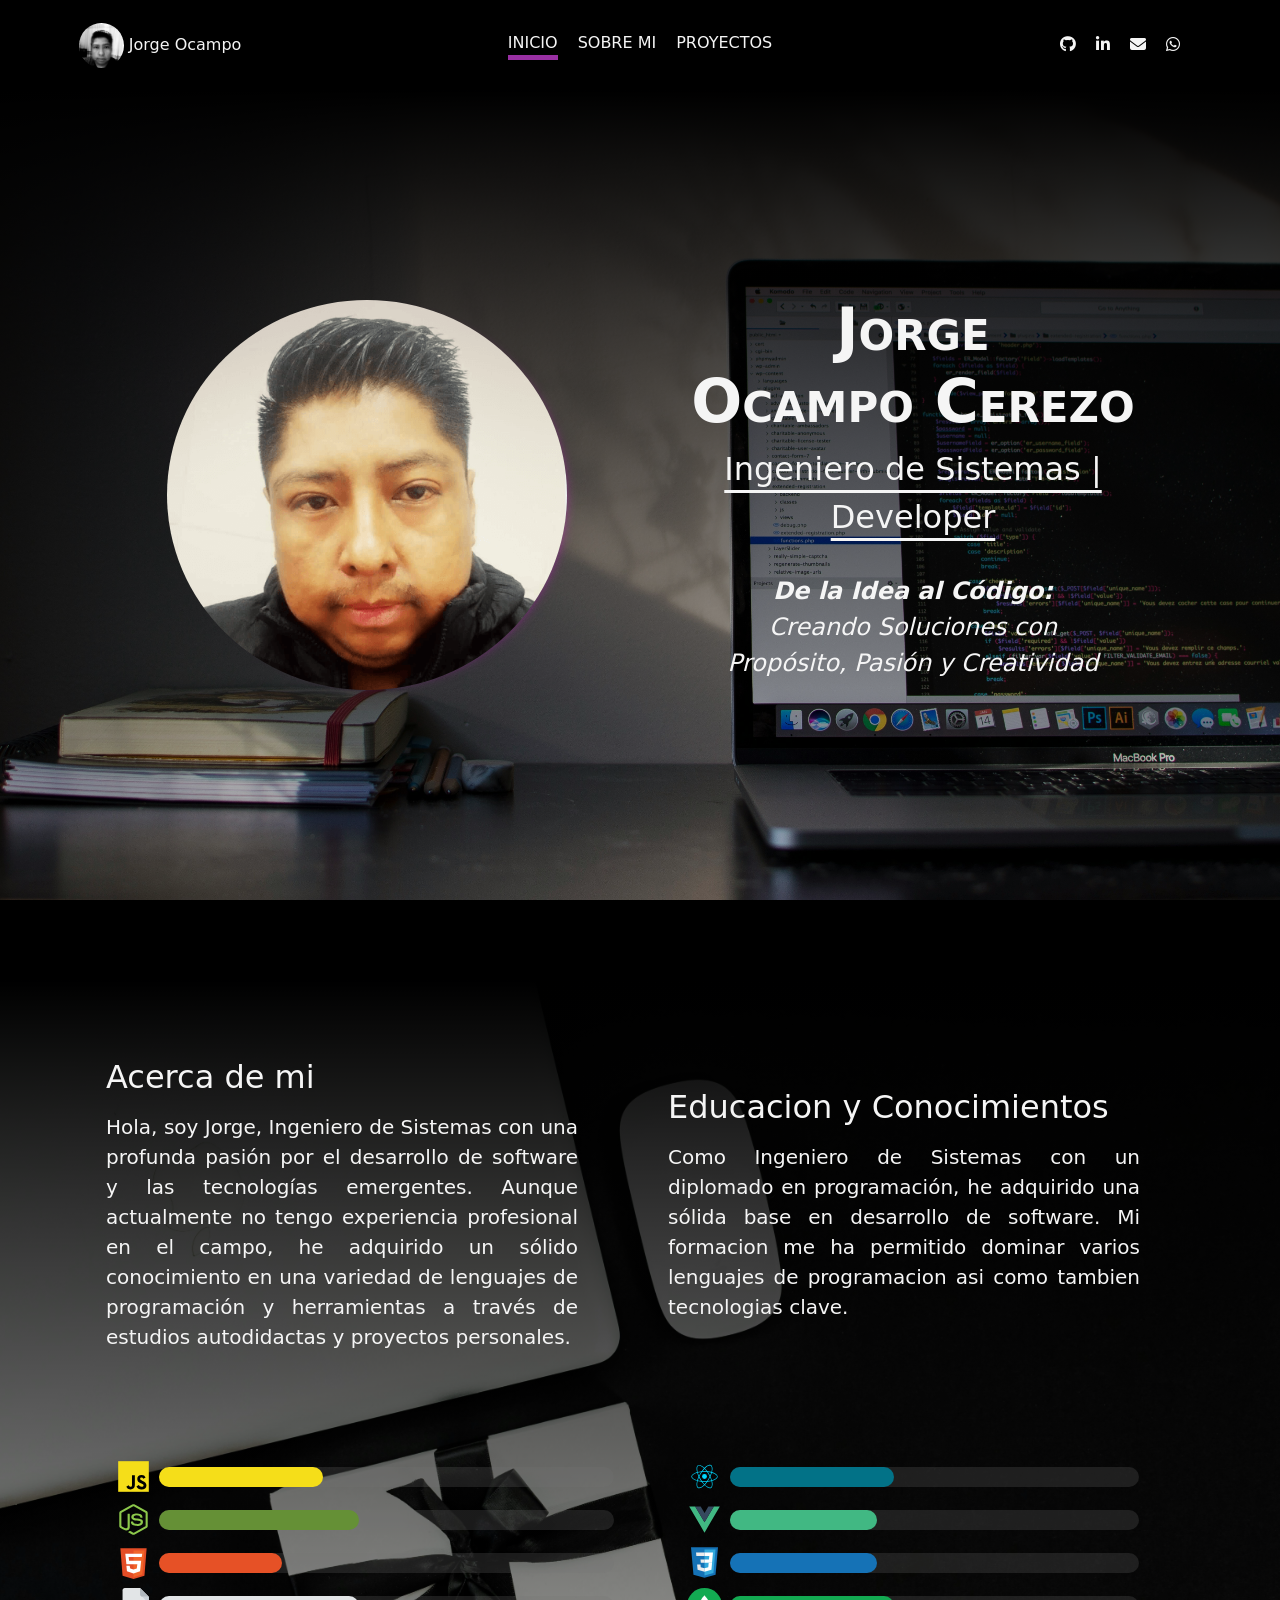
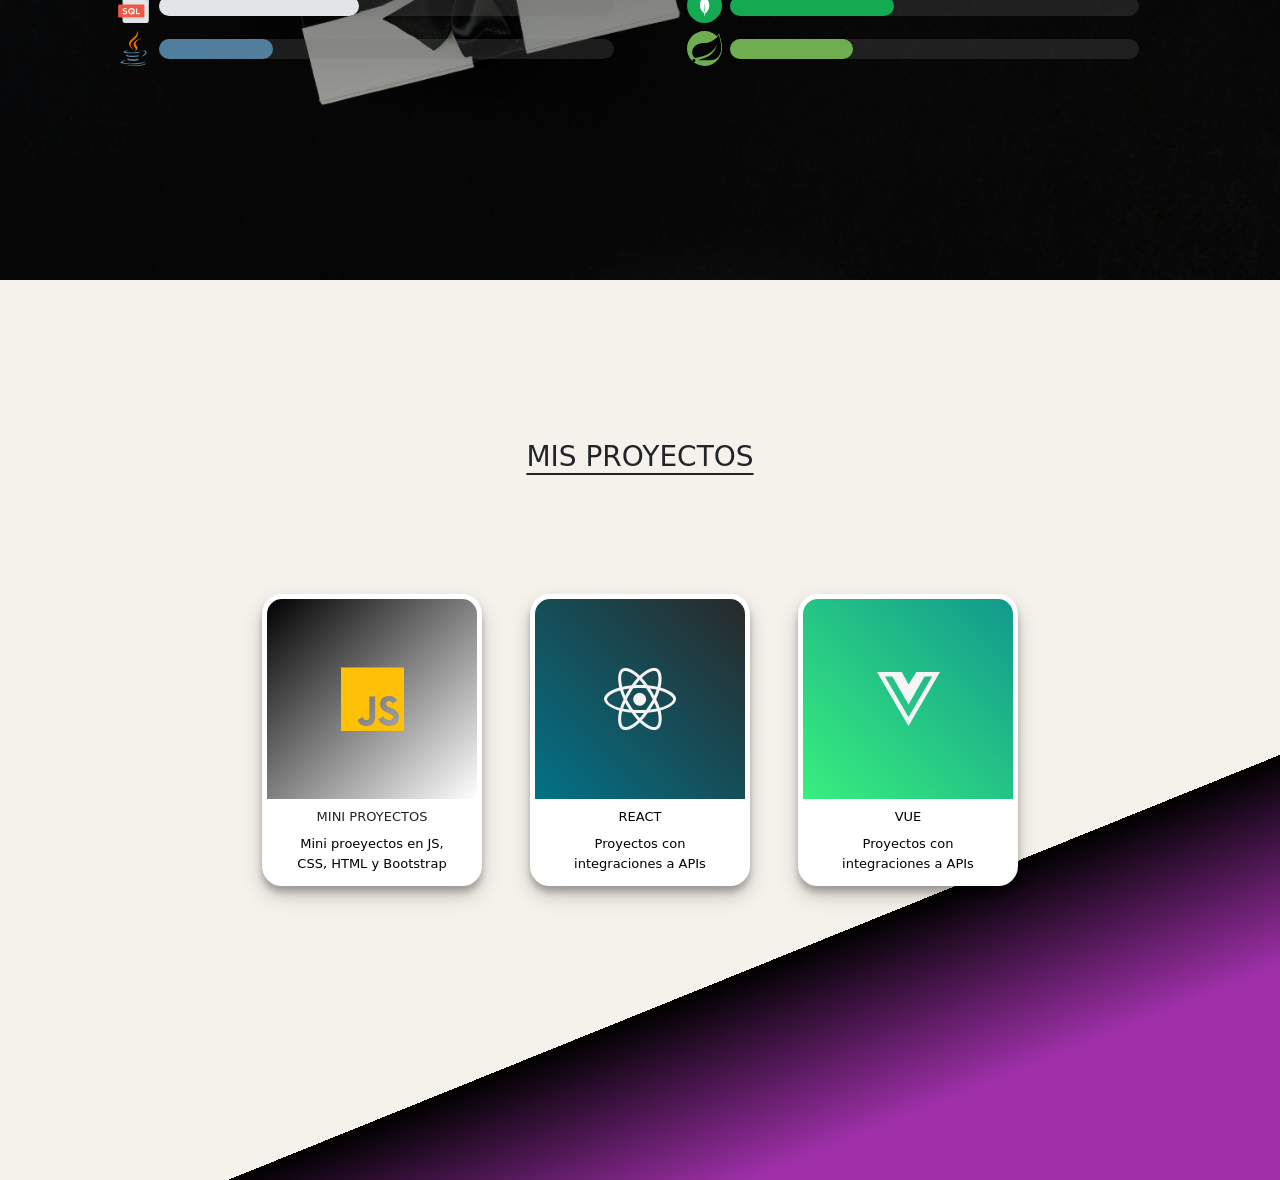
==== commit 99b84fdc: "agregado ecomerce y responsy en cards" ====
--- a/index.html
+++ b/index.html
@@ -319,7 +319,7 @@
         </div>
       </div>
       <div class="  d-flex justify-content-center bg-section-3 align-items-center   "> 
-        <div class="d-flex align-items-center gap-5 h-100 justify-content-evenly ">
+        <div class="d-flex align-items-center gap-5 h-100 justify-content-evenly flex-wrap">
           <div class="card-wrap position-relative" data-bs-toggle="modal" data-bs-target="#modalJS">
             <div class="card-header one">
               <i class="fa-brands fa-js text-warning "></i>
@@ -345,7 +345,7 @@
                     Este repositorio contiene una serie de mini proyectos desarrollados para mi aprendizaje en desarrollo web, utilizando tecnologías como HTML, CSS, JavaScript y Bootstrap. A continuación, se describen brevemente algunos de los proyectos incluidos.
                   </p>
                   <div class="d-flex mt-4 py-4 flex-wrap justify-content-center gap-4 align-items-center" >
-                    <div class="col-5 ">
+                    <div class="col-10 col-xxl-5 col-md-12 col-sm-10 col-lg-5 ">
                       <div class="card bg-custom-ligth " style="max-width: 540px;">
                         <div class="row g-0 ">
                           <div class="col-md-4 d-flex flex-column justify-content-center ">
@@ -374,7 +374,7 @@
                         </div>
                       </div>
                     </div>
-                    <div class="col-5 ">
+                    <div class="col-10 col-xxl-5 col-md-12 col-sm-10 col-lg-5">
                       <div class="card bg-custom-ligth " style="max-width: 540px;">
                         <div class="row g-0 ">
                           <div class="col-md-4 d-flex flex-column justify-content-center ">
@@ -438,7 +438,7 @@
                     Desarrollo proyectos en React consumiendo APIs para mostrar datos en tiempo real. 
                   </p>
                   <div class="d-flex mt-4 py-4 flex-wrap justify-content-center gap-4 align-items-center" >
-                    <div class="col-5 ">
+                    <div class="col-10 col-xxl-5 col-md-12 col-sm-10 col-lg-5">
                       <div class="card bg-custom-ligth " style="max-width: 540px;">
                         <div class="row g-0 ">
                           <div class="col-md-4 d-flex flex-column justify-content-center ">
@@ -472,7 +472,7 @@
                         </div>
                       </div>
                     </div>
-                    <div class="col-5 ">
+                    <div class="col-10 col-xxl-5 col-md-12 col-sm-10 col-lg-5 ">
                       <div class="card bg-custom-ligth " style="max-width: 540px;">
                         <div class="row g-0 ">
                           <div class="col-md-4 d-flex flex-column justify-content-center ">
@@ -501,7 +501,7 @@
                         </div>
                       </div>
                     </div>
-                    <div class="col-5 ">
+                    <div class="col-10 col-xxl-5 col-md-12 col-sm-10  col-lg-5">
                       <div class="card bg-custom-ligth " style="max-width: 540px;">
                         <div class="row g-0 ">
                           <div class="col-md-4 d-flex flex-column justify-content-center ">
@@ -530,7 +530,7 @@
                         </div>
                       </div>
                     </div>
-                    <div class="col-5 ">
+                    <div class="col-10 col-xxl-5 col-md-12 col-sm-10 col-lg-5">
                       <div class="card bg-custom-ligth " style="max-width: 540px;">
                         <div class="row g-0 ">
                           <div class="col-md-4 d-flex flex-column justify-content-center ">
@@ -589,8 +589,8 @@
                   <p class="my-3 text-center">
                     Desarrollo proyectos en Vue consumiendo APIs para mostrar datos en tiempo real. 
                   </p>
-                  <div class="d-flex mt-4 py-4 flex-wrap justify-content-center gap-4 align-items-center" >
-                    <div class="col-5 ">
+                  <div class="d-flex mt-4 py-4 flex-wrap justify-content-center gap-4 align-items-center " >
+                    <div class="col-10 col-xxl-5 col-md-12 col-sm-10 ">
                       <div class="card bg-custom-ligth " style="max-width: 540px;">
                         <div class="row g-0 ">
                           <div class="col-md-4 d-flex flex-column justify-content-center ">
@@ -619,7 +619,7 @@
                         </div>
                       </div>
                     </div>
-                    <div class="col-5 ">
+                    <div class="col-10 col-xxl-5 col-md-12 col-sm-10  ">
                       <div class="card bg-custom-ligth " style="max-width: 540px;">
                         <div class="row g-0 ">
                           <div class="col-md-4 d-flex flex-column justify-content-center ">
@@ -648,7 +648,7 @@
                         </div>
                       </div>
                     </div>
-                    <div class="col-5 ">
+                    <div class="col-10 col-xxl-5 col-md-12 col-sm-10  ">
                       <div class="card bg-custom-ligth " style="max-width: 540px;">
                         <div class="row g-0 ">
                           <div class="col-md-4 d-flex flex-column justify-content-center ">
@@ -677,7 +677,7 @@
                         </div>
                       </div>
                     </div>
-                    <div class="col-5 ">
+                    <div class="col-10 col-xxl-5 col-md-12 col-sm-10  ">
                       <div class="card bg-custom-ligth " style="max-width: 540px;">
                         <div class="row g-0 ">
                           <div class="col-md-4 d-flex flex-column justify-content-center ">
@@ -695,6 +695,35 @@
                                 </div>
                                 <div>
                                   <a href="https://inversioens-dist-vue.vercel.app/" target="_blank">
+                                    <button class="btn btn-violet rounded-5 shadow">
+                                      Visitar pagina
+                                    </button>
+                                  </a>
+                                </div>
+                              </div>
+                            </div>
+                          </div>
+                        </div>
+                      </div>
+                    </div>
+                    <div class="col-10 col-xxl-5 col-md-12 col-sm-10  ">
+                      <div class="card bg-custom-ligth " style="max-width: 540px;">
+                        <div class="row g-0 ">
+                          <div class="col-md-4 d-flex flex-column justify-content-center ">
+                              <img src="assets/img/download.png" class="img-fluid h-100 rounded-start" >
+                          </div>
+                          <div class="col-md-8">
+                            <div class="card-body">
+                              <h5 class="card-title">Ecomerce</h5>
+                              <p class="card-text">Desarrollé una Ecomerce en Vue.js y Node.js, donde el usuario puede ver productos y realizar compras con su monedero virtual</p>
+                              <div class="d-flex justify-content-between">
+                                <div class="ms-2 border border-2 rounded-circle shadow my-auto cursor hover-custom">
+                                  <a href="https://github.com/jorgeocampoc/ecomerce-fontend-dist.git" target="_blank">
+                                    <i class="fa-brands fs-3 fa-github text-dark"></i>
+                                  </a>
+                                </div>
+                                <div>
+                                  <a href="https://ecomerce-fontend-dist.vercel.app/" target="_blank">
                                     <button class="btn btn-violet rounded-5 shadow">
                                       Visitar pagina
                                     </button>
--- a/sty.css
+++ b/sty.css
@@ -654,4 +654,5 @@
 .abs-custom:hover {
   color: red; 
   opacity: 1; 
-}+}
+
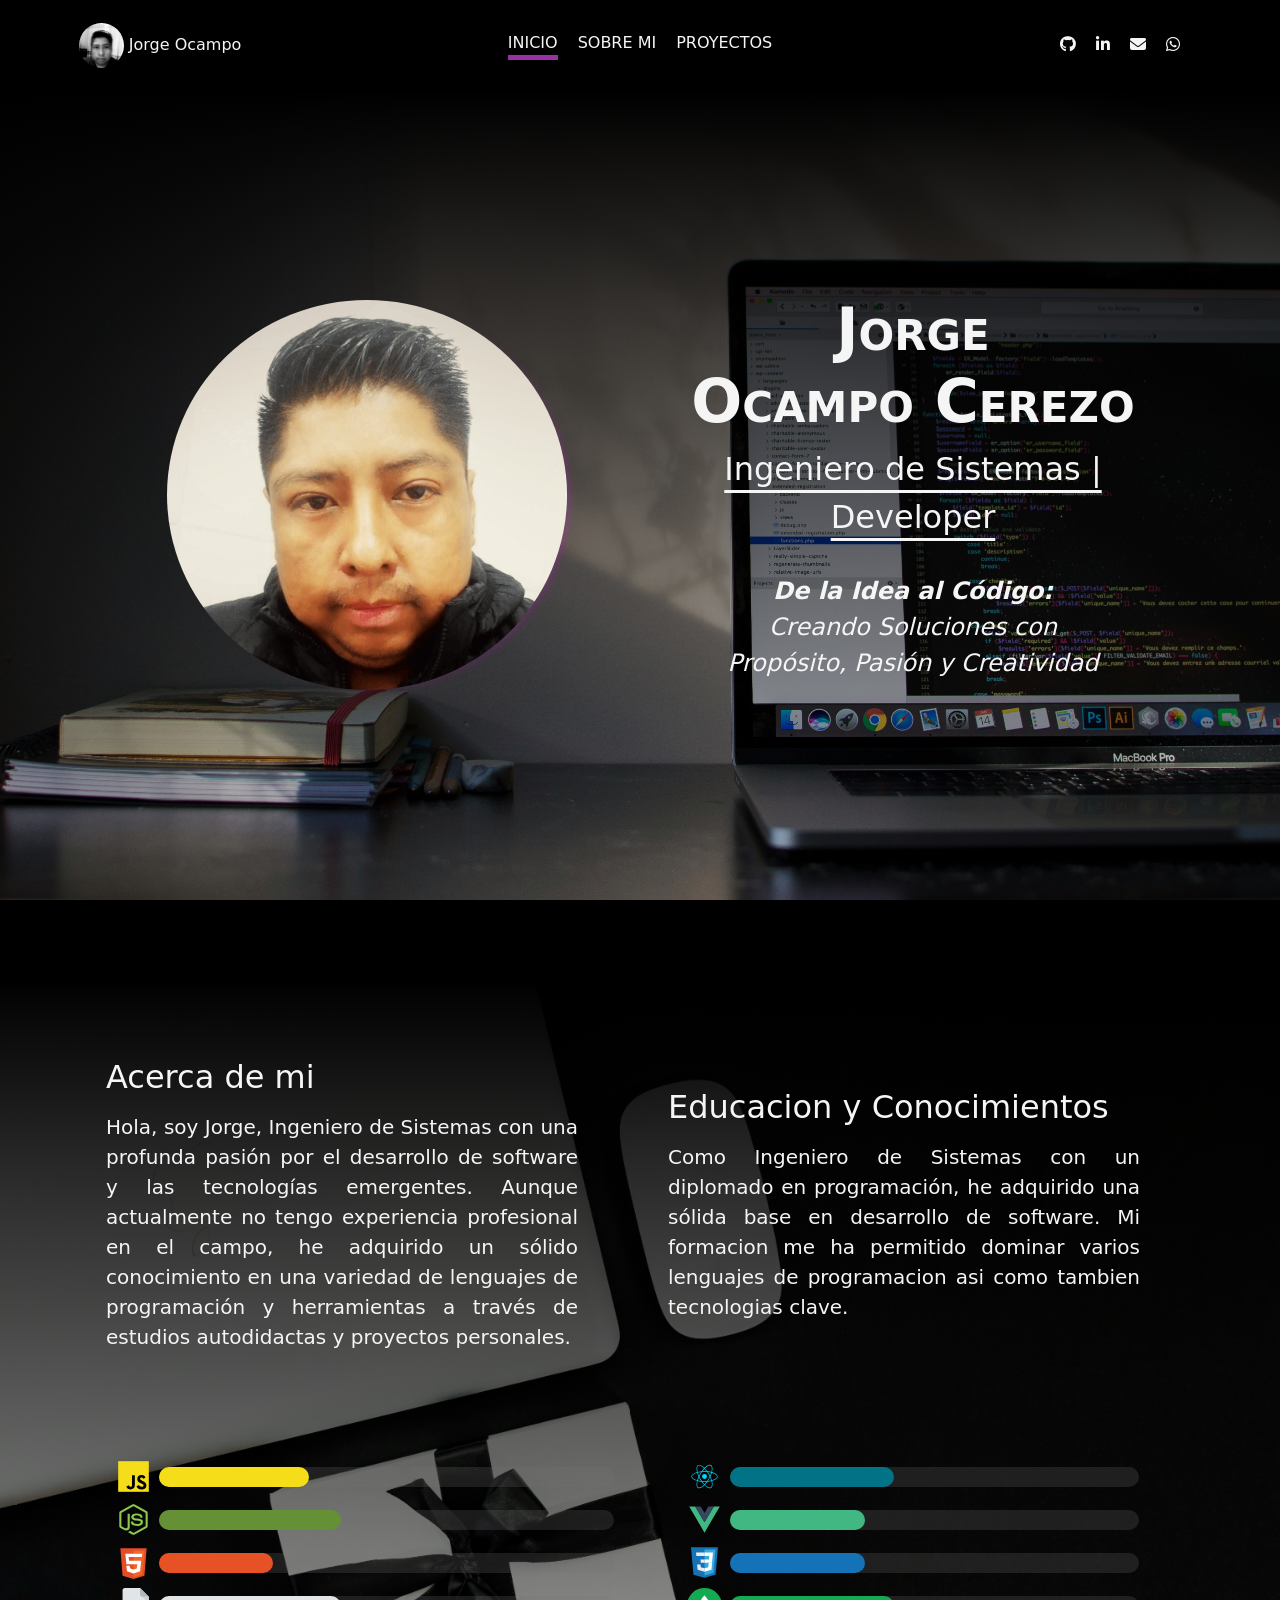
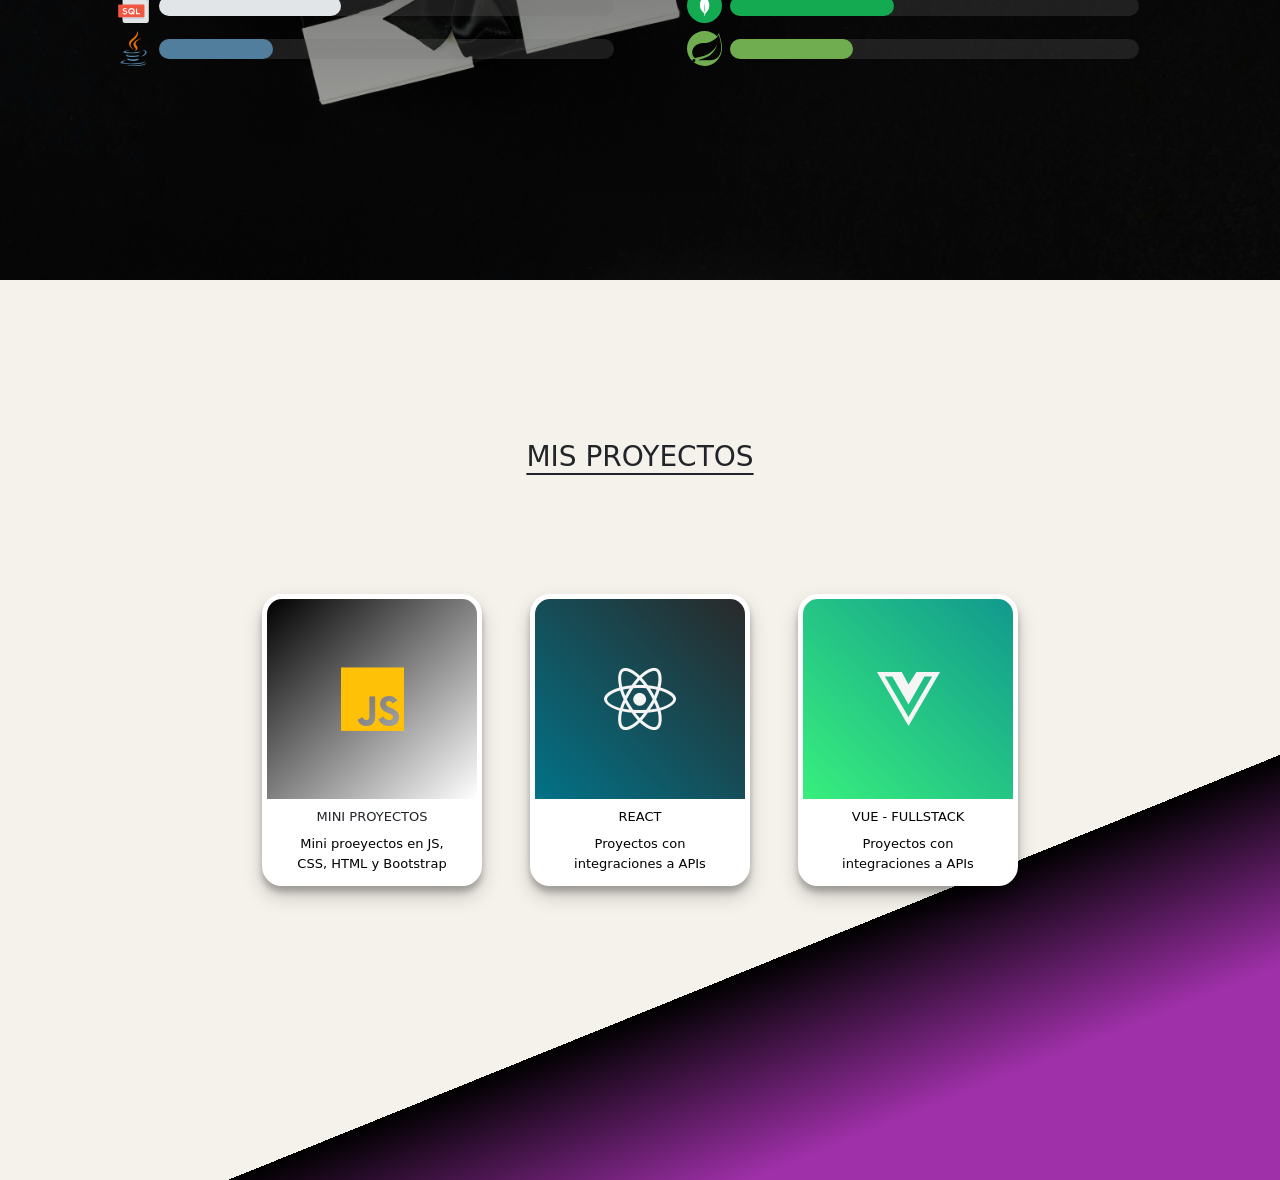
==== commit 8b8d2428: "add fullstack pet" ====
--- a/index.html
+++ b/index.html
@@ -570,7 +570,7 @@
               <i class="fa-brands fa-vuejs"></i>
             </div>
             <div class="card-content">
-              <h1 class="card-title">Vue</h1>
+              <h1 class="card-title">Vue - Fullstack</h1>
               <p class="card-text mb-2">Proyectos con integraciones a APIs</p>
            </div>
            <div class="abs-custom d-flex justify-content-center align-items-center">
@@ -590,6 +590,33 @@
                     Desarrollo proyectos en Vue consumiendo APIs para mostrar datos en tiempo real. 
                   </p>
                   <div class="d-flex mt-4 py-4 flex-wrap justify-content-center gap-4 align-items-center " >
+                      <div class="col-10 col-xxl-5 col-md-12 col-sm-10  ">
+                      <div class="card bg-custom-ligth " style="max-width: 540px;">
+                        <div class="row g-0 ">
+                          <div class="col-md-4 d-flex flex-column justify-content-center ">
+                              <img src="assets/img/pets.png" class="img-fluid h-100 rounded-start" >
+                          </div>
+                          <div class="col-md-8">
+                            <div class="card-body">
+                              <h5 class="card-title">Pet QR Generator</h5>
+                              <p class="card-text">Desarrollé una app full stack en Vue.js y Nest, el cual genera QR para mascotas</p>
+                              <div class="d-flex justify-content-between">
+                                <div class="ms-2 border border-2 rounded-circle shadow my-auto cursor hover-custom">
+                                
+                                </div>
+                                <div>
+                                  <a href="https://pet-qr-vue.vercel.app/" target="_blank">
+                                    <button class="btn btn-violet rounded-5 shadow">
+                                      Visitar pagina
+                                    </button>
+                                  </a>
+                                </div>
+                              </div>
+                            </div>
+                          </div>
+                        </div>
+                      </div>
+                    </div>
                     <div class="col-10 col-xxl-5 col-md-12 col-sm-10 ">
                       <div class="card bg-custom-ligth " style="max-width: 540px;">
                         <div class="row g-0 ">
@@ -735,6 +762,7 @@
                         </div>
                       </div>
                     </div>
+                  
                   </div>
                 </div>
               </div>
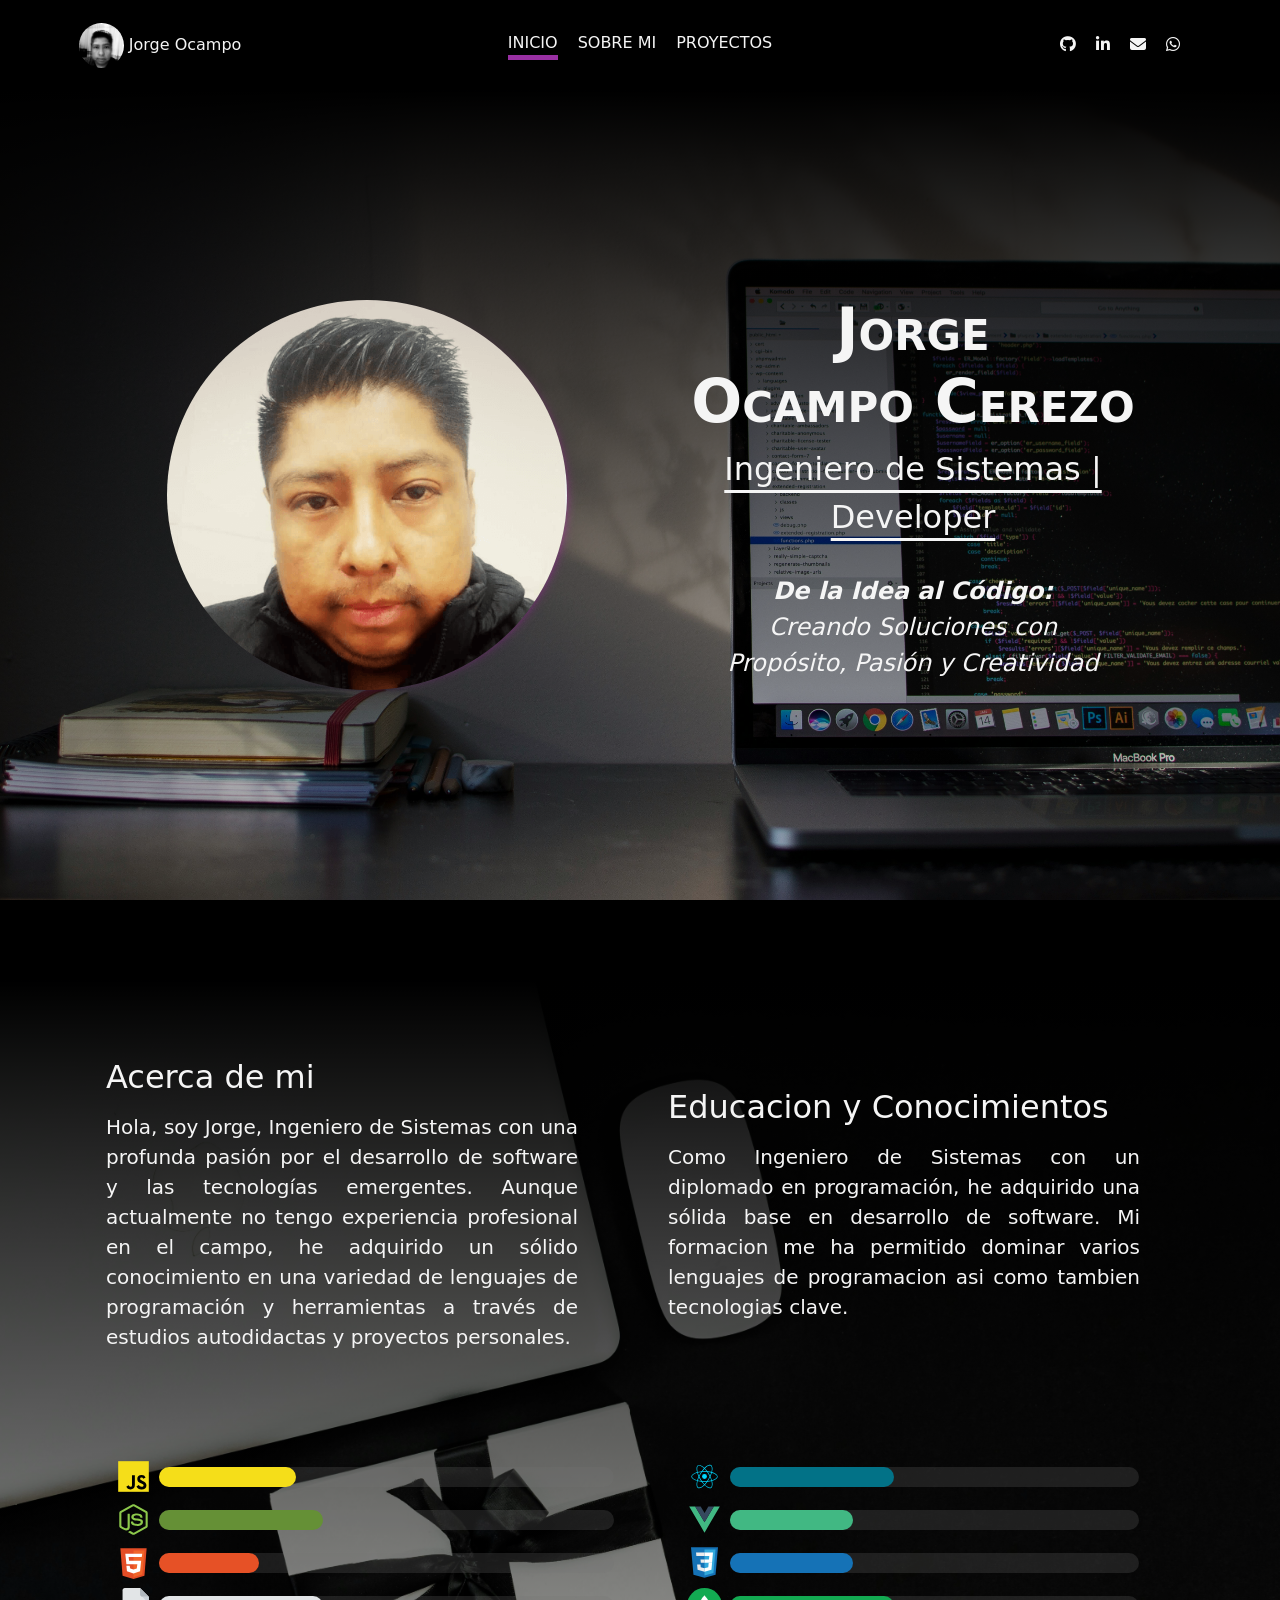
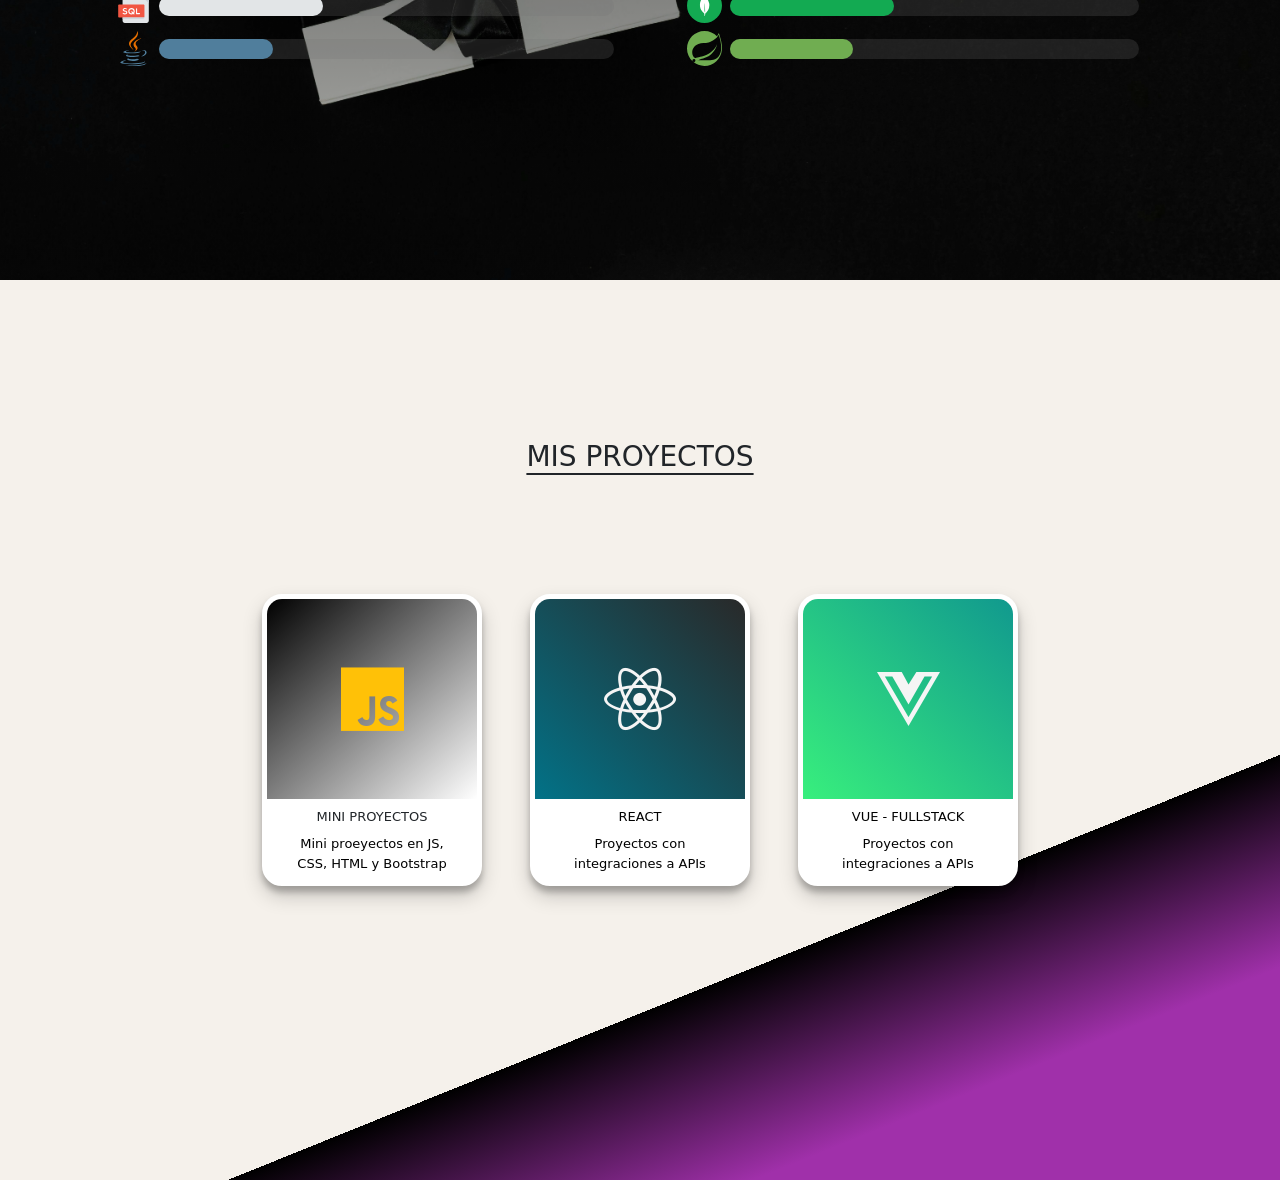
==== commit 726d75a7: "update app qr_pets" ====
--- a/index.html
+++ b/index.html
@@ -605,7 +605,7 @@
                                 
                                 </div>
                                 <div>
-                                  <a href="https://pet-qr-vue.vercel.app/" target="_blank">
+                                  <a href="https://pet-qr-2026.vercel.app/" target="_blank">
                                     <button class="btn btn-violet rounded-5 shadow">
                                       Visitar pagina
                                     </button>
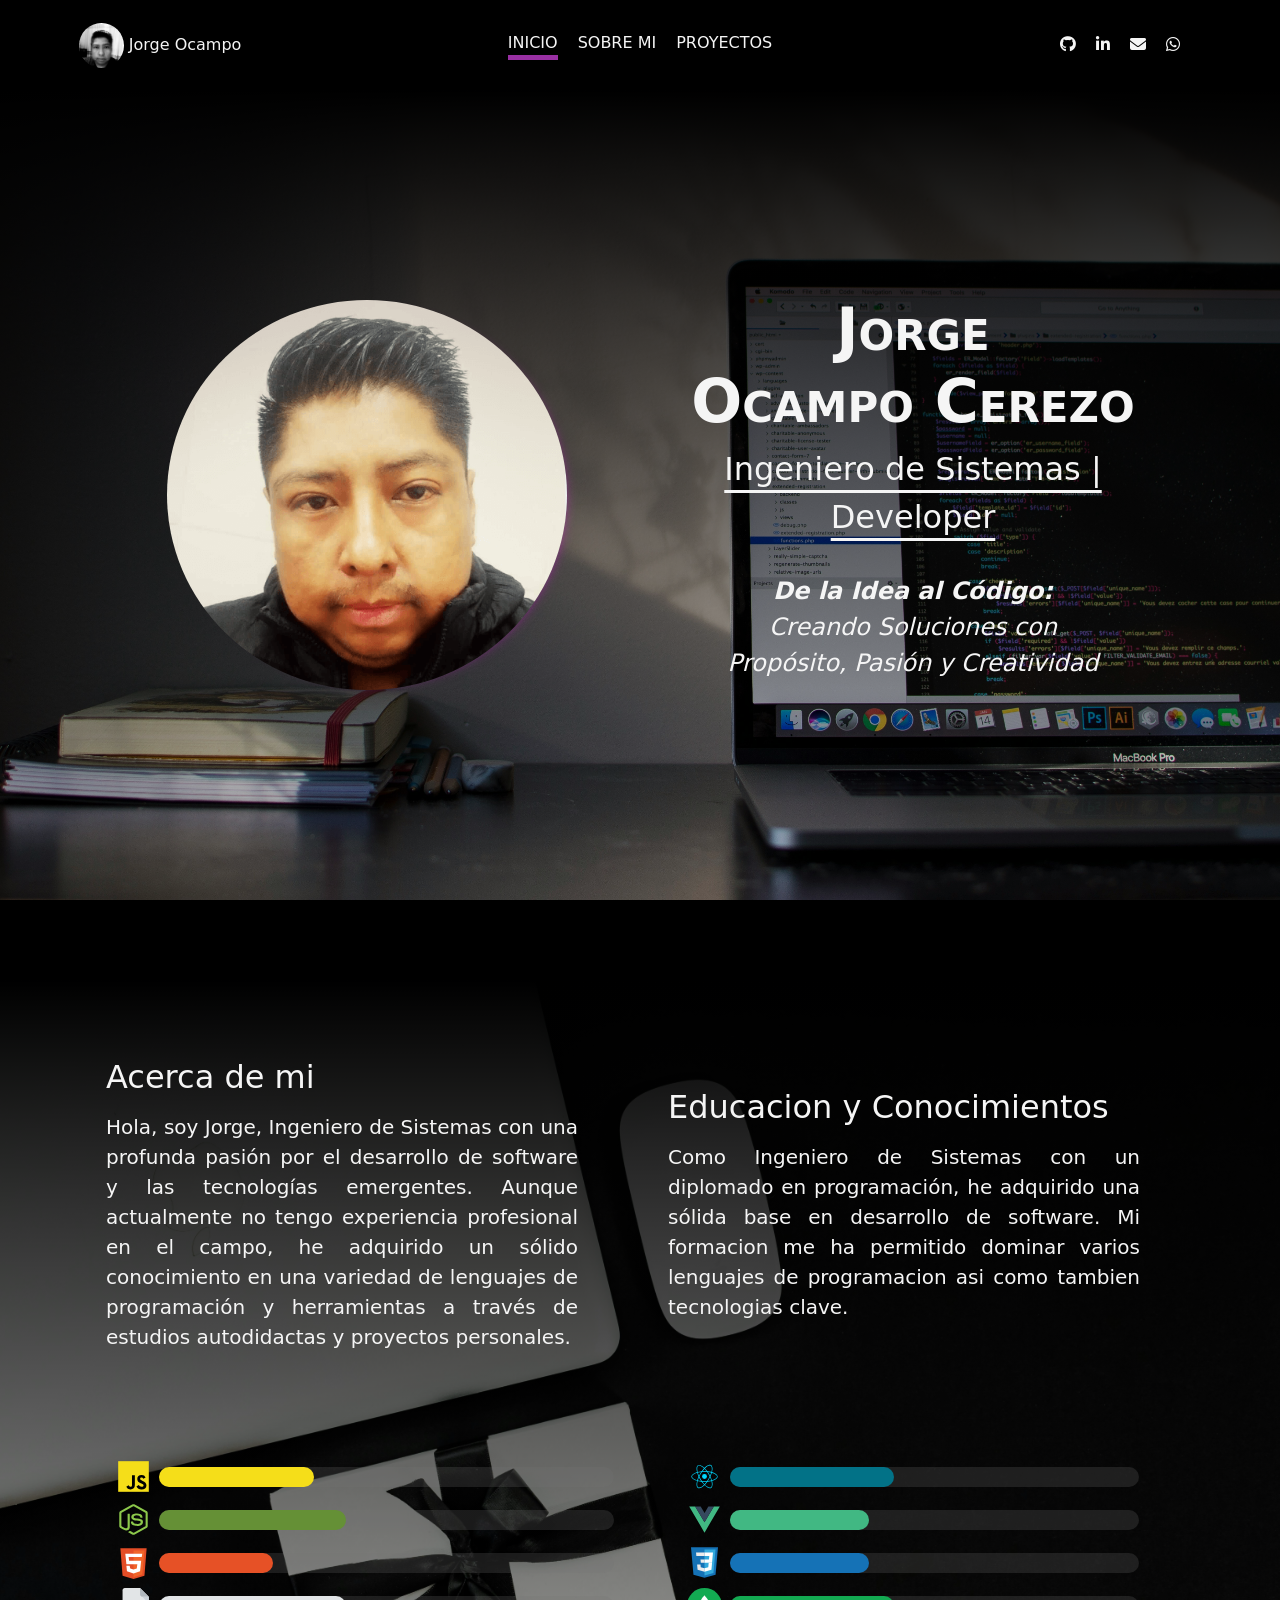
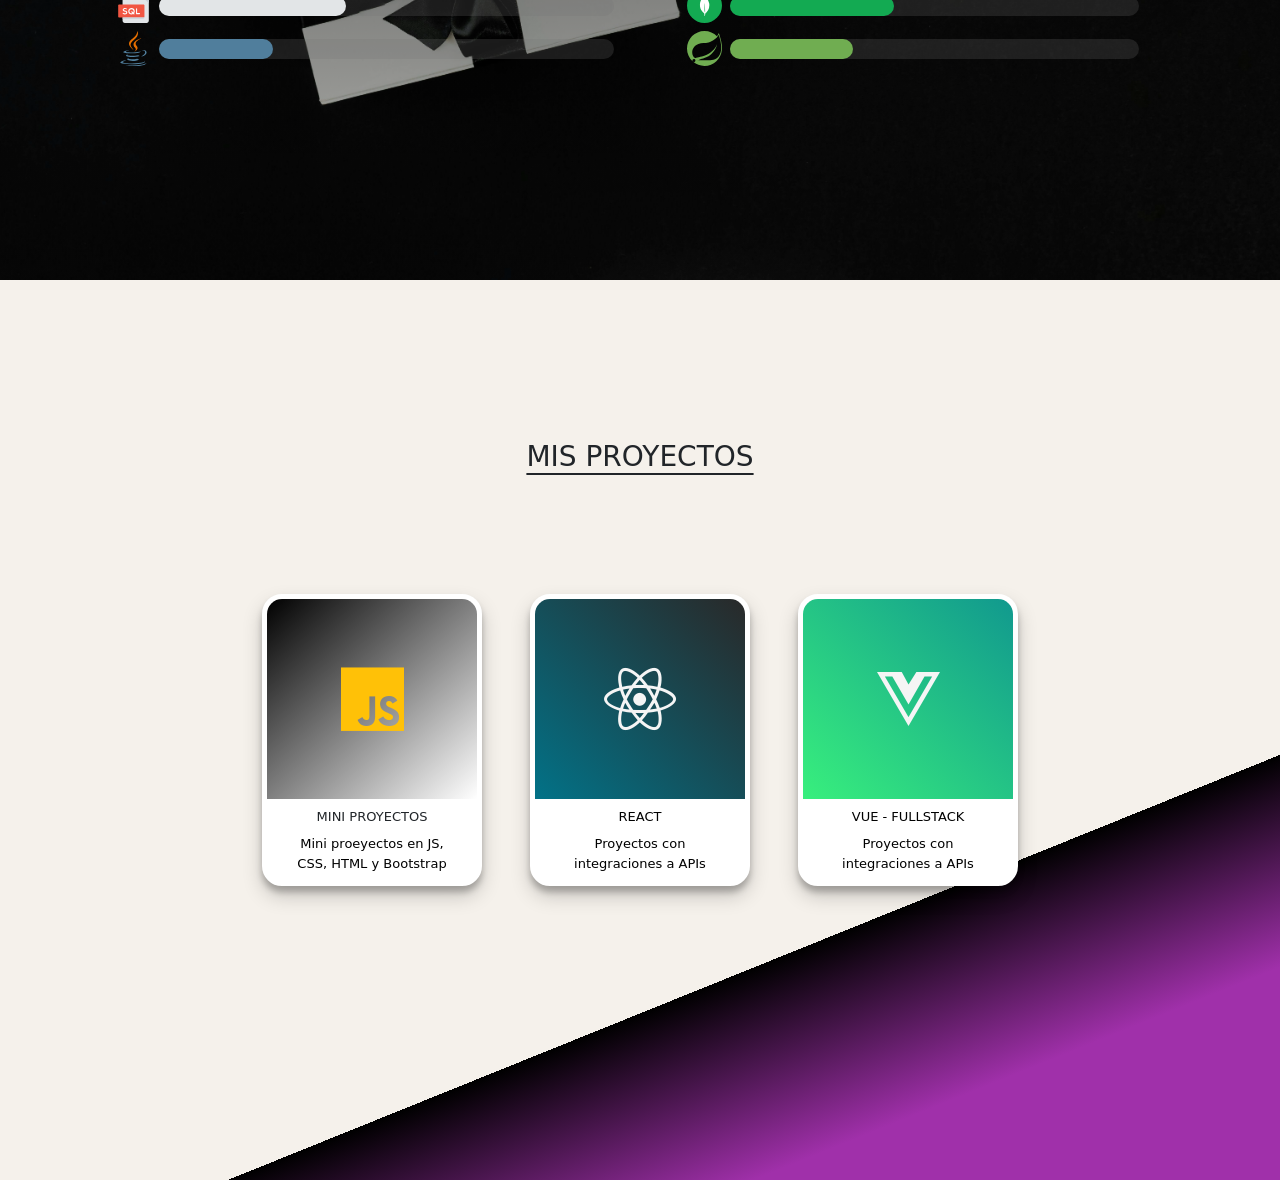
==== commit 08c1d388: "add pay reminder" ====
--- a/index.html
+++ b/index.html
@@ -708,20 +708,20 @@
                       <div class="card bg-custom-ligth " style="max-width: 540px;">
                         <div class="row g-0 ">
                           <div class="col-md-4 d-flex flex-column justify-content-center ">
-                              <img src="assets/img/slice.png" class="img-fluid h-100 rounded-start" >
-                          </div>
-                          <div class="col-md-8">
-                            <div class="card-body">
-                              <h5 class="card-title">Slice Token</h5>
-                              <p class="card-text">Desarrollé una app en Vue.js y Node.js acerca de inversiones para explorar oportunidades, talentos y empresas en tiempo real.</p>
-                              <div class="d-flex justify-content-between">
-                                <div class="ms-2 border border-2 rounded-circle shadow my-auto cursor hover-custom">
-                                  <a href="https://github.com/jorgeocampoc/jorgeocampoc.github.io" target="_blank">
-                                    <i class="fa-brands fs-3 fa-github text-dark"></i>
-                                  </a>
-                                </div>
-                                <div>
-                                  <a href="https://inversioens-dist-vue.vercel.app/" target="_blank">
+                              <img src="assets/img/reminder.png" class="img-fluid h-100 rounded-start" >
+                          </div>
+                          <div class="col-md-8">
+                            <div class="card-body">
+                              <h5 class="card-title">Payment Reminder</h5>
+                              <p class="card-text">Desarrollé una app en Vue.js y Node.js acerca de pagos de servicios comos er internet, luz agua, permitiendo registrar servicios, controlar fechas de vencimiento</p>
+                              <div class="d-flex justify-content-between">
+                                <div class="ms-2 border border-2 rounded-circle shadow my-auto cursor hover-custom">
+                                  <a href="https://github.com/jorgeocampoc/pay-reminder-vue" target="_blank">
+                                    <i class="fa-brands fs-3 fa-github text-dark"></i>
+                                  </a>
+                                </div>
+                                <div>
+                                  <a href="https://pay-reminder-vue.vercel.app/" target="_blank">
                                     <button class="btn btn-violet rounded-5 shadow">
                                       Visitar pagina
                                     </button>
